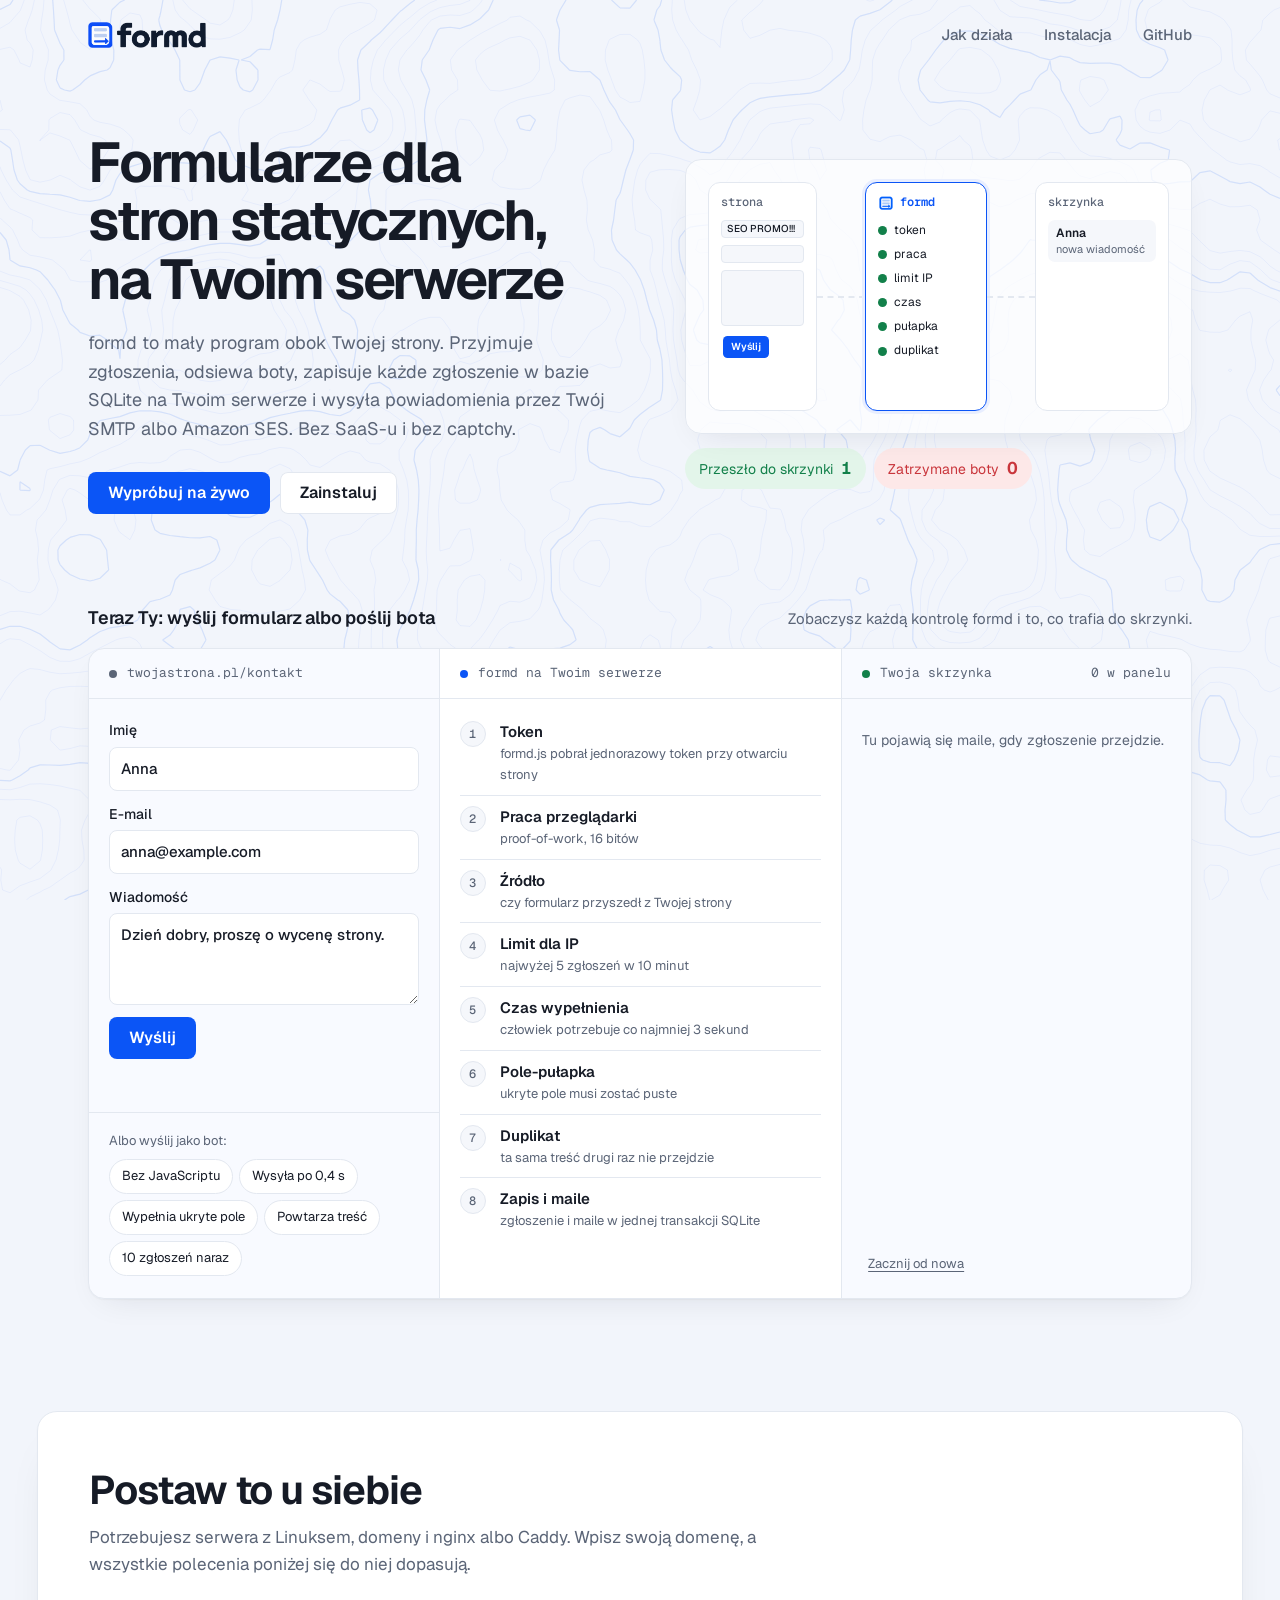
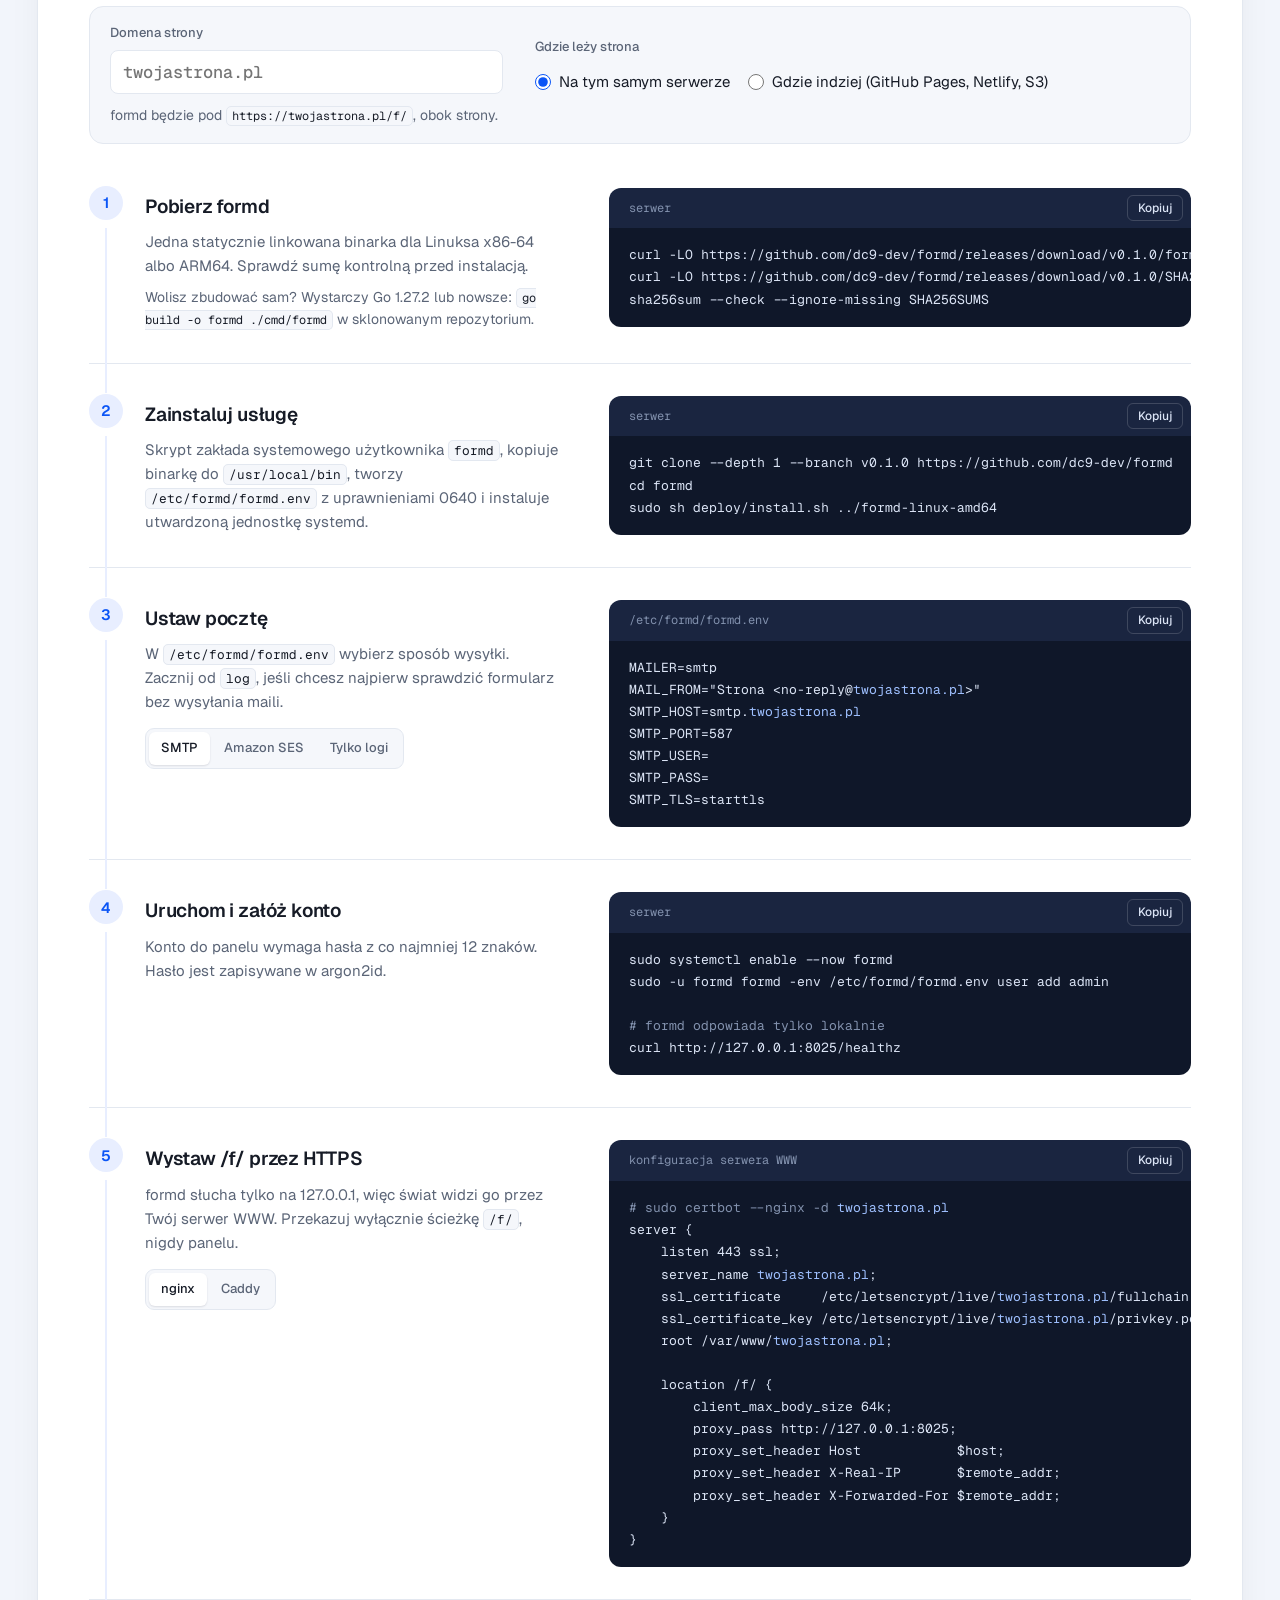
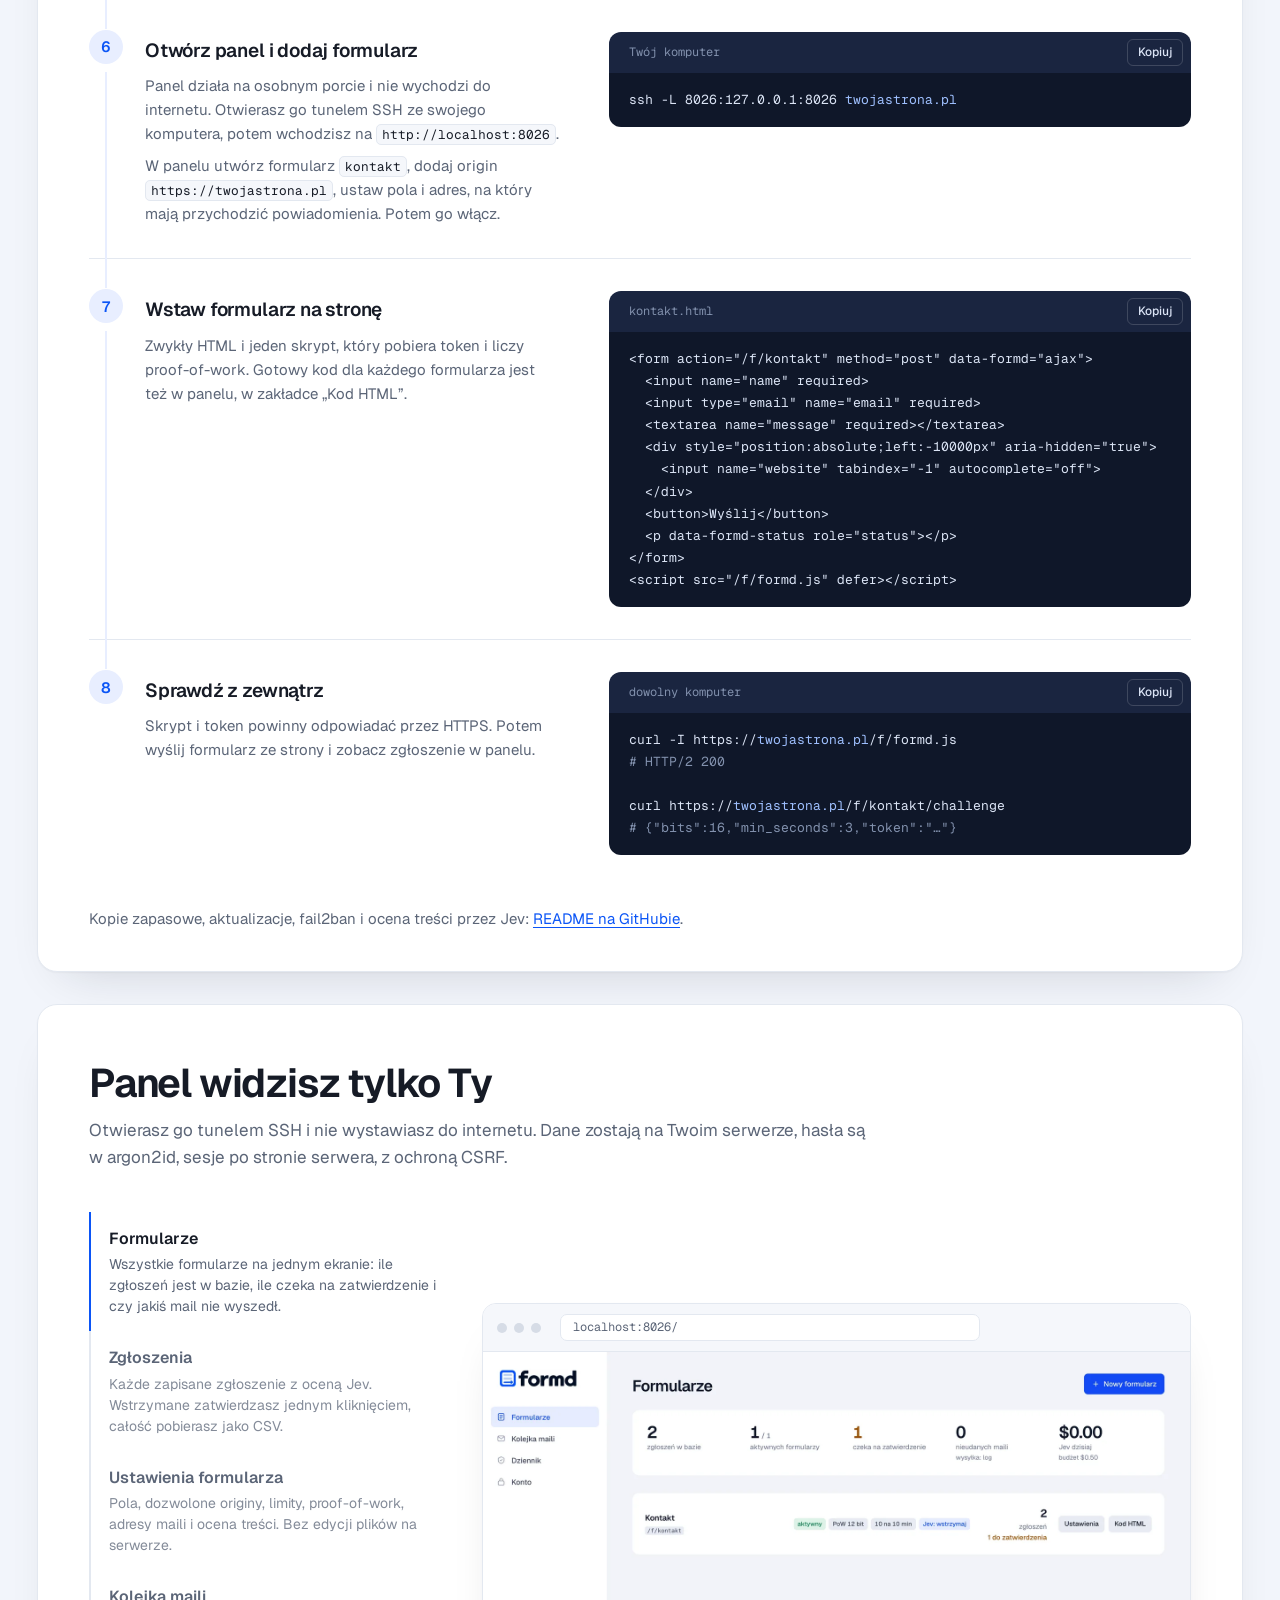
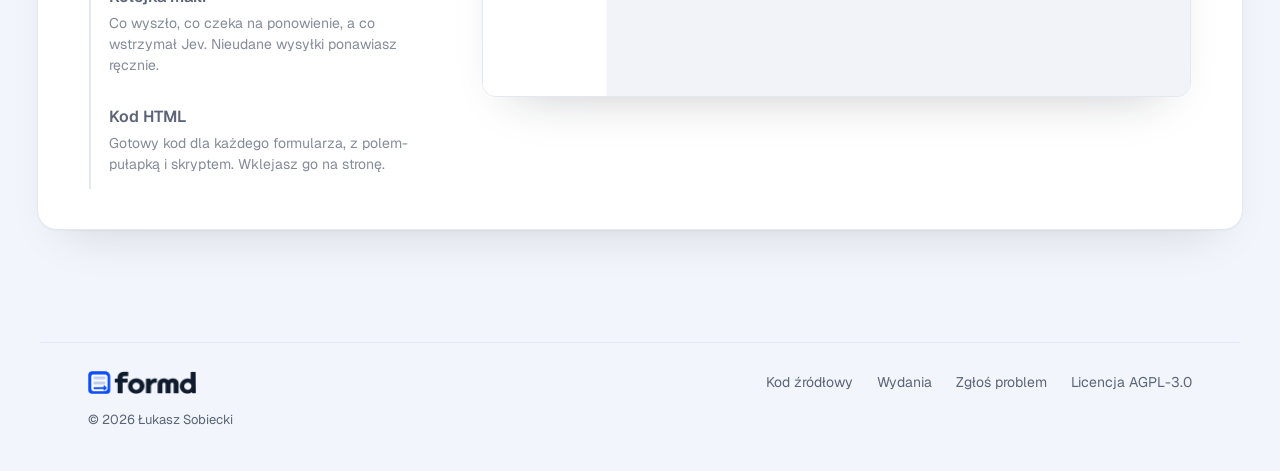
==== docs/index.html @ 4e9e6aa0 "Rebuild the project site around a live demo and add the AGPL-3.0 license The site now shows how form" ====
<!doctype html>
<html lang="pl">
<head>
<meta charset="utf-8">
<meta name="viewport" content="width=device-width,initial-scale=1">
<title>formd · formularze dla stron statycznych, na Twoim serwerze</title>
<meta name="description" content="formd to mały program obok strony statycznej: przyjmuje formularz, odsiewa boty, zapisuje do SQLite i wysyła maile przez SMTP lub SES. Zobacz na żywo, jak działa.">
<link rel="canonical" href="https://formd.top/">
<meta property="og:title" content="formd · formularze bez SaaS-u">
<meta property="og:description" content="Jedna binarka w Go obok strony statycznej. Formularze, SQLite, SMTP lub SES, proof-of-work zamiast captchy.">
<meta property="og:image" content="https://formd.top/assets/formd-github-social-white.png">
<meta property="og:url" content="https://formd.top/">
<meta name="twitter:card" content="summary_large_image">
<meta name="theme-color" content="#ffffff">
<link rel="icon" href="assets/favicon.ico" sizes="any">
<link rel="icon" type="image/png" sizes="32x32" href="assets/formd-icon-32.png">
<link rel="apple-touch-icon" href="assets/formd-icon-180.png">
<link rel="preconnect" href="https://fonts.googleapis.com">
<link rel="preconnect" href="https://fonts.gstatic.com" crossorigin>
<link href="https://fonts.googleapis.com/css2?family=Geist:wght@400..700&family=Geist+Mono:wght@400;500&display=swap" rel="stylesheet">
<link rel="stylesheet" href="site.css">
<script src="site.js" defer></script>
</head>
<body>
<canvas class="bg" aria-hidden="true"></canvas>
<a class="skip" href="#demo">Przejdź do pokazu</a>

<nav class="nav" aria-label="Główna">
  <a class="logo" href="./"><img src="assets/formd-logo-2x.png" alt="formd" width="118" height="26"></a>
  <div class="nav-links">
    <a href="#demo">Jak działa</a>
    <a href="#instalacja">Instalacja</a>
    <a href="https://github.com/dc9-dev/formd">GitHub</a>
  </div>
</nav>

<header class="hero">
  <div class="hero-copy">
    <h1>Formularze dla stron statycznych, <span class="nowrap">na Twoim serwerze</span></h1>
    <p>formd to mały program obok Twojej strony. Przyjmuje zgłoszenia, odsiewa boty, zapisuje każde zgłoszenie w bazie SQLite na Twoim serwerze i wysyła powiadomienia przez Twój SMTP albo Amazon SES. Bez SaaS-u i bez captchy.</p>
    <div class="hero-cta">
      <a class="btn btn-lg" href="#demo">Wypróbuj na żywo</a>
      <a class="btn btn-lg btn-ghost" href="#instalacja">Zainstaluj</a>
    </div>
  </div>

  <figure class="viz" aria-labelledby="viz-cap">
    <div class="viz-stage" aria-hidden="true">
      <div class="node n-site">
        <span class="nh">strona</span>
        <div class="mini"><i><em data-type></em></i><i></i><i class="tall"></i><b data-send>Wyślij</b></div>
      </div>
      <div class="node n-formd">
        <span class="nh"><img src="assets/formd-icon-32.png" alt="" width="16" height="16">formd</span>
        <ul class="ticks"><li data-c="token">token</li><li data-c="praca">praca</li><li data-c="limit">limit IP</li><li data-c="czas">czas</li><li data-c="pulapka">pułapka</li><li data-c="duplikat">duplikat</li></ul>
        <span class="why"></span>
      </div>
      <div class="node n-inbox">
        <span class="nh">skrzynka</span>
        <ul class="rows"></ul>
      </div>
    </div>
    <figcaption id="viz-cap">
      <span class="tally ok">Przeszło do skrzynki <b data-pass>0</b></span>
      <span class="tally bad">Zatrzymane boty <b data-stop>0</b></span>
    </figcaption>
  </figure>
</header>

<main>

<section class="demo" id="demo" aria-labelledby="demo-h">
  <div class="demo-head">
    <h2 id="demo-h">Teraz Ty: wyślij formularz albo poślij bota</h2>
    <p>Zobaczysz każdą kontrolę formd i to, co trafia do skrzynki.</p>
  </div>

  <div class="demo-grid">

    <!-- 1. the visitor's side -->
    <div class="pane site">
      <div class="pane-head"><span class="dot" aria-hidden="true"></span><span>twojastrona.pl/kontakt</span></div>
      <form class="site-form" id="contact" novalidate autocomplete="off">
        <label>Imię<input name="name" value="Anna" maxlength="60" required></label>
        <label>E-mail<input name="email" type="email" value="anna@example.com" maxlength="80" required></label>
        <label>Wiadomość<textarea name="message" rows="3" maxlength="400" required>Dzień dobry, proszę o wycenę strony.</textarea></label>
        <div class="trap" data-trap hidden>
          <label>Ukryte pole „website”<input name="website" tabindex="-1"></label>
          <small>Ludzie go nie widzą. Boty wypełniają wszystko.</small>
        </div>
        <button class="btn" type="submit">Wyślij</button>
        <p class="site-status" data-site-status role="status"></p>
      </form>
      <div class="bots">
        <p>Albo wyślij jako bot:</p>
        <div class="bot-btns">
          <button type="button" data-bot="nojs">Bez JavaScriptu</button>
          <button type="button" data-bot="fast">Wysyła po 0,4 s</button>
          <button type="button" data-bot="trap">Wypełnia ukryte pole</button>
          <button type="button" data-bot="dup">Powtarza treść</button>
          <button type="button" data-bot="flood">10 zgłoszeń naraz</button>
        </div>
      </div>
    </div>

    <!-- 2. what formd checks -->
    <div class="pane flow">
      <div class="pane-head"><span class="dot dot-blue" aria-hidden="true"></span><span>formd na Twoim serwerze</span><span class="pane-meta" data-req></span></div>
      <ol class="steps" aria-live="polite">
        <li data-step="token"><b>Token</b><span>formd.js pobrał jednorazowy token przy otwarciu strony</span></li>
        <li data-step="pow"><b>Praca przeglądarki</b><span>proof-of-work, 16 bitów</span></li>
        <li data-step="origin"><b>Źródło</b><span>czy formularz przyszedł z Twojej strony</span></li>
        <li data-step="rate"><b>Limit dla IP</b><span>najwyżej 5 zgłoszeń w 10 minut</span></li>
        <li data-step="time"><b>Czas wypełnienia</b><span>człowiek potrzebuje co najmniej 3 sekund</span></li>
        <li data-step="trap"><b>Pole-pułapka</b><span>ukryte pole musi zostać puste</span></li>
        <li data-step="dup"><b>Duplikat</b><span>ta sama treść drugi raz nie przejdzie</span></li>
        <li data-step="save"><b>Zapis i maile</b><span>zgłoszenie i maile w jednej transakcji SQLite</span></li>
      </ol>
      <p class="verdict" data-verdict></p>
    </div>

    <!-- 3. what you get -->
    <div class="pane inbox">
      <div class="pane-head"><span class="dot dot-green" aria-hidden="true"></span><span>Twoja skrzynka</span><span class="pane-meta"><span data-count>0</span> w panelu</span></div>
      <ul class="mails" data-mails>
        <li class="empty">Tu pojawią się maile, gdy zgłoszenie przejdzie.</li>
      </ul>
      <p class="blocked" data-blocked hidden>Zatrzymane boty: <b data-blocked-n>0</b>. Żaden nie dotarł do skrzynki.</p>
      <button class="reset" type="button" data-reset>Zacznij od nowa</button>
    </div>

  </div>
</section>

<section class="install" id="instalacja" aria-labelledby="inst-h">
  <div class="inst-head">
    <h2 id="inst-h">Postaw to u siebie</h2>
    <p>Potrzebujesz serwera z Linuksem, domeny i nginx albo Caddy. Wpisz swoją domenę, a wszystkie polecenia poniżej się do niej dopasują.</p>
  </div>

  <form class="setup" id="setup" autocomplete="off" novalidate>
    <label class="setup-domain">Domena strony
      <input name="domain" placeholder="twojastrona.pl" maxlength="80" spellcheck="false" inputmode="url">
    </label>
    <fieldset class="setup-where">
      <legend>Gdzie leży strona</legend>
      <label><input type="radio" name="where" value="same" checked> Na tym samym serwerze</label>
      <label><input type="radio" name="where" value="other"> Gdzie indziej (GitHub Pages, Netlify, S3)</label>
    </fieldset>
    <p class="setup-note" data-variant="same">formd będzie pod <code>https://<span data-d>twojastrona.pl</span>/f/</code>, obok strony.</p>
    <p class="setup-note" data-variant="other" hidden>formd stanie na subdomenie <code>https://<span data-h>forms.twojastrona.pl</span>/f/</code>. Dodaj dla niej rekord DNS A wskazujący na ten serwer.</p>
  </form>

  <ol class="guide">
    <li class="g-step">
      <div class="g-text">
        <h3>Pobierz formd</h3>
        <p>Jedna statycznie linkowana binarka dla Linuksa x86-64 albo ARM64. Sprawdź sumę kontrolną przed instalacją.</p>
        <p class="g-alt">Wolisz zbudować sam? Wystarczy Go 1.27.2 lub nowsze: <code>go build -o formd ./cmd/formd</code> w sklonowanym repozytorium.</p>
      </div>
      <div class="g-code" data-label="serwer"><pre><code>curl -LO https://github.com/dc9-dev/formd/releases/download/v0.1.0/formd-linux-amd64
curl -LO https://github.com/dc9-dev/formd/releases/download/v0.1.0/SHA256SUMS
sha256sum --check --ignore-missing SHA256SUMS</code></pre></div>
    </li>

    <li class="g-step">
      <div class="g-text">
        <h3>Zainstaluj usługę</h3>
        <p>Skrypt zakłada systemowego użytkownika <code>formd</code>, kopiuje binarkę do <code>/usr/local/bin</code>, tworzy <code>/etc/formd/formd.env</code> z uprawnieniami 0640 i instaluje utwardzoną jednostkę systemd.</p>
      </div>
      <div class="g-code" data-label="serwer"><pre><code>git clone --depth 1 --branch v0.1.0 https://github.com/dc9-dev/formd
cd formd
sudo sh deploy/install.sh ../formd-linux-amd64</code></pre></div>
    </li>

    <li class="g-step">
      <div class="g-text">
        <h3>Ustaw pocztę</h3>
        <p>W <code>/etc/formd/formd.env</code> wybierz sposób wysyłki. Zacznij od <code>log</code>, jeśli chcesz najpierw sprawdzić formularz bez wysyłania maili.</p>
        <div class="seg" role="tablist" aria-label="Sposób wysyłki">
          <button type="button" role="tab" aria-selected="true" data-tab="mail" data-show="smtp">SMTP</button>
          <button type="button" role="tab" aria-selected="false" data-tab="mail" data-show="ses">Amazon SES</button>
          <button type="button" role="tab" aria-selected="false" data-tab="mail" data-show="log">Tylko logi</button>
        </div>
      </div>
      <div class="g-code" data-label="/etc/formd/formd.env">
        <pre data-pane="mail" data-name="smtp"><code>MAILER=smtp
MAIL_FROM="Strona &lt;no-reply@<span data-d>twojastrona.pl</span>&gt;"
SMTP_HOST=smtp.<span data-d>twojastrona.pl</span>
SMTP_PORT=587
SMTP_USER=
SMTP_PASS=
SMTP_TLS=starttls</code></pre>
        <pre data-pane="mail" data-name="ses" hidden><code>MAILER=ses
MAIL_FROM="Strona &lt;no-reply@<span data-d>twojastrona.pl</span>&gt;"
AWS_REGION=eu-central-1
<span class="c"># poświadczenia: rola IAM instancji albo
# AWS_ACCESS_KEY_ID i AWS_SECRET_ACCESS_KEY</span></code></pre>
        <pre data-pane="mail" data-name="log" hidden><code>MAILER=log
<span class="c"># maile trafiają tylko do dziennika:
# journalctl -u formd -f</span></code></pre>
      </div>
    </li>

    <li class="g-step">
      <div class="g-text">
        <h3>Uruchom i załóż konto</h3>
        <p>Konto do panelu wymaga hasła z co najmniej 12 znaków. Hasło jest zapisywane w argon2id.</p>
      </div>
      <div class="g-code" data-label="serwer"><pre><code>sudo systemctl enable --now formd
sudo -u formd formd -env /etc/formd/formd.env user add admin

<span class="c"># formd odpowiada tylko lokalnie</span>
curl http://127.0.0.1:8025/healthz</code></pre></div>
    </li>

    <li class="g-step">
      <div class="g-text">
        <h3>Wystaw /f/ przez HTTPS</h3>
        <p>formd słucha tylko na 127.0.0.1, więc świat widzi go przez Twój serwer WWW. Przekazuj wyłącznie ścieżkę <code>/f/</code>, nigdy panelu.</p>
        <div class="seg" role="tablist" aria-label="Serwer WWW">
          <button type="button" role="tab" aria-selected="true" data-tab="proxy" data-show="nginx">nginx</button>
          <button type="button" role="tab" aria-selected="false" data-tab="proxy" data-show="caddy">Caddy</button>
        </div>
        <p class="g-alt" data-pane="proxy" data-name="caddy" hidden>Caddy sam pobierze certyfikat przy pierwszym starcie.</p>
      </div>
      <div class="g-code" data-label="konfiguracja serwera WWW">
        <pre data-pane="proxy" data-name="nginx"><code><span class="c"># sudo certbot --nginx -d <span data-h>twojastrona.pl</span></span>
server {
    listen 443 ssl;
    server_name <span data-h>twojastrona.pl</span>;
    ssl_certificate     /etc/letsencrypt/live/<span data-h>twojastrona.pl</span>/fullchain.pem;
    ssl_certificate_key /etc/letsencrypt/live/<span data-h>twojastrona.pl</span>/privkey.pem;
<span data-variant="same">    root /var/www/<span data-d>twojastrona.pl</span>;
</span>
    location /f/ {
        client_max_body_size 64k;
        proxy_pass http://127.0.0.1:8025;
        proxy_set_header Host            $host;
        proxy_set_header X-Real-IP       $remote_addr;
        proxy_set_header X-Forwarded-For $remote_addr;
    }
<span data-variant="other" hidden>
    location / { return 404; }
</span>}</code></pre>
        <pre data-pane="proxy" data-name="caddy" hidden><code><span data-h>twojastrona.pl</span> {
<span data-variant="same">    root * /var/www/<span data-d>twojastrona.pl</span>
</span>    handle /f/* {
        request_body {
            max_size 64KB
        }
        reverse_proxy 127.0.0.1:8025 {
            header_up X-Real-IP {remote_host}
        }
    }
    handle {
<span data-variant="same">        file_server
</span><span data-variant="other" hidden>        respond 404
</span>    }
}</code></pre>
      </div>
    </li>

    <li class="g-step">
      <div class="g-text">
        <h3>Otwórz panel i dodaj formularz</h3>
        <p>Panel działa na osobnym porcie i nie wychodzi do internetu. Otwierasz go tunelem SSH ze swojego komputera, potem wchodzisz na <code>http://localhost:8026</code>.</p>
        <p>W panelu utwórz formularz <code>kontakt</code>, dodaj origin <code>https://<span data-d>twojastrona.pl</span></code>, ustaw pola i adres, na który mają przychodzić powiadomienia. Potem go włącz.</p>
      </div>
      <div class="g-code" data-label="Twój komputer"><pre><code>ssh -L 8026:127.0.0.1:8026 <span data-h>twojastrona.pl</span></code></pre></div>
    </li>

    <li class="g-step">
      <div class="g-text">
        <h3>Wstaw formularz na stronę</h3>
        <p>Zwykły HTML i jeden skrypt, który pobiera token i liczy proof-of-work. Gotowy kod dla każdego formularza jest też w panelu, w zakładce „Kod HTML”.</p>
        <p class="g-alt" data-variant="other" hidden>Jeśli strona ma nagłówek CSP, dopisz <code><span data-h>forms.twojastrona.pl</span></code> do <code>script-src</code>, <code>connect-src</code> i <code>form-action</code>.</p>
      </div>
      <div class="g-code" data-label="kontakt.html"><pre><code>&lt;form action="<span data-base></span>/f/kontakt" method="post" data-formd="ajax"&gt;
  &lt;input name="name" required&gt;
  &lt;input type="email" name="email" required&gt;
  &lt;textarea name="message" required&gt;&lt;/textarea&gt;
  &lt;div style="position:absolute;left:-10000px" aria-hidden="true"&gt;
    &lt;input name="website" tabindex="-1" autocomplete="off"&gt;
  &lt;/div&gt;
  &lt;button&gt;Wyślij&lt;/button&gt;
  &lt;p data-formd-status role="status"&gt;&lt;/p&gt;
&lt;/form&gt;
&lt;script src="<span data-base></span>/f/formd.js" defer&gt;&lt;/script&gt;</code></pre></div>
    </li>

    <li class="g-step">
      <div class="g-text">
        <h3>Sprawdź z zewnątrz</h3>
        <p>Skrypt i token powinny odpowiadać przez HTTPS. Potem wyślij formularz ze strony i zobacz zgłoszenie w panelu.</p>
      </div>
      <div class="g-code" data-label="dowolny komputer"><pre><code>curl -I https://<span data-h>twojastrona.pl</span>/f/formd.js
<span class="c"># HTTP/2 200</span>

curl https://<span data-h>twojastrona.pl</span>/f/kontakt/challenge
<span class="c"># {"bits":16,"min_seconds":3,"token":"…"}</span></code></pre></div>
    </li>
  </ol>

  <p class="more">Kopie zapasowe, aktualizacje, fail2ban i ocena treści przez Jev: <a href="https://github.com/dc9-dev/formd#wdrożenie-na-serwerze">README na GitHubie</a>.</p>
</section>

<section class="panel card" id="panel" aria-labelledby="panel-h">
  <div class="panel-head">
    <h2 id="panel-h">Panel widzisz tylko&nbsp;Ty</h2>
    <p>Otwierasz go tunelem SSH i nie wystawiasz do internetu. Dane zostają na Twoim serwerze, hasła są w argon2id, sesje po stronie serwera, z ochroną CSRF.</p>
  </div>

  <div class="shots">
    <div class="shot-list" role="tablist" aria-label="Ekrany panelu" aria-orientation="vertical">
      <button type="button" role="tab" id="st-0" aria-controls="sp-0" aria-selected="true">
        <b>Formularze</b><span>Wszystkie formularze na jednym ekranie: ile zgłoszeń jest w bazie, ile czeka na zatwierdzenie i czy jakiś mail nie wyszedł.</span>
      </button>
      <button type="button" role="tab" id="st-1" aria-controls="sp-1" aria-selected="false" tabindex="-1">
        <b>Zgłoszenia</b><span>Każde zapisane zgłoszenie z oceną Jev. Wstrzymane zatwierdzasz jednym kliknięciem, całość pobierasz jako CSV.</span>
      </button>
      <button type="button" role="tab" id="st-2" aria-controls="sp-2" aria-selected="false" tabindex="-1">
        <b>Ustawienia formularza</b><span>Pola, dozwolone originy, limity, proof-of-work, adresy maili i ocena treści. Bez edycji plików na serwerze.</span>
      </button>
      <button type="button" role="tab" id="st-3" aria-controls="sp-3" aria-selected="false" tabindex="-1">
        <b>Kolejka maili</b><span>Co wyszło, co czeka na ponowienie, a co wstrzymał Jev. Nieudane wysyłki ponawiasz ręcznie.</span>
      </button>
      <button type="button" role="tab" id="st-4" aria-controls="sp-4" aria-selected="false" tabindex="-1">
        <b>Kod HTML</b><span>Gotowy kod dla każdego formularza, z polem-pułapką i skryptem. Wklejasz go na stronę.</span>
      </button>
    </div>
    <div class="browser">
      <div class="browser-bar" aria-hidden="true"><i></i><i></i><i></i><span class="url" data-url>localhost:8026/</span></div>
      <div class="shot-stage">
        <div role="tabpanel" id="sp-0" aria-labelledby="st-0" data-url="localhost:8026/">
          <img src="assets/panel-forms.webp" alt="Lista formularzy z licznikami: zgłoszenia w bazie, aktywne formularze, czekające na zatwierdzenie, nieudane maile i dzienny koszt Jev" width="1600" height="778" loading="lazy">
        </div>
        <div role="tabpanel" id="sp-1" aria-labelledby="st-1" data-url="localhost:8026/forms/kontakt/submissions" hidden>
          <img src="assets/panel-submissions.webp" alt="Zgłoszenia formularza Kontakt: wstrzymane zgłoszenie z oceną Jev spam 93% i przyciskiem Zatwierdź i wyślij oraz zwykłe zgłoszenie od Anny" width="1600" height="778" loading="lazy">
        </div>
        <div role="tabpanel" id="sp-2" aria-labelledby="st-2" data-url="localhost:8026/forms/kontakt" hidden>
          <img src="assets/panel-settings.webp" alt="Ustawienia formularza Kontakt: nazwa, dozwolone originy, przekierowania i lista pól z typem, wymaganiem i limitem znaków" width="1600" height="778" loading="lazy">
        </div>
        <div role="tabpanel" id="sp-3" aria-labelledby="st-3" data-url="localhost:8026/outbox" hidden>
          <img src="assets/panel-outbox.webp" alt="Kolejka maili z filtrami Oczekujące, Wysłane, Nieudane, Wstrzymane i dwoma mailami: jednym wstrzymanym, jednym wysłanym" width="1600" height="778" loading="lazy">
        </div>
        <div role="tabpanel" id="sp-4" aria-labelledby="st-4" data-url="localhost:8026/forms/kontakt/snippet" hidden>
          <img src="assets/panel-snippet.webp" alt="Gotowy kod HTML formularza Kontakt z polem-pułapką i skryptem formd.js" width="1600" height="778" loading="lazy">
        </div>
      </div>
    </div>
  </div>
</section>


</main>

<footer class="foot">
  <img src="assets/formd-logo-2x.png" alt="formd" width="108" height="24" loading="lazy">
  <nav aria-label="Linki">
    <a href="https://github.com/dc9-dev/formd">Kod źródłowy</a>
    <a href="https://github.com/dc9-dev/formd/releases">Wydania</a>
    <a href="https://github.com/dc9-dev/formd/issues">Zgłoś problem</a>
    <a href="https://github.com/dc9-dev/formd/blob/main/LICENSE">Licencja AGPL-3.0</a>
  </nav>
  <p class="foot-copy">© 2026 Łukasz Sobiecki</p>
</footer>

</body>
</html>
---- docs/site.css ----
/* formd.top — a light page built around one live demo of what formd does
   with a form submission. Geist, the panel's own typeface; the logo blue;
   status colours only where a status is shown. */

:root {
  --page: #f2f5fb;
  --bg: #ffffff;
  --surface: #f5f7fb;
  --line: #e3e8f0;
  --ink: #161b26;
  --muted: #5b6577;
  --blue: #0b55f6;
  --blue-soft: #e8eeff;
  --green: #12804a;
  --green-soft: #e3f5ea;
  --amber: #a86400;
  --amber-soft: #fdf1dc;
  --red: #c9363c;
  --red-soft: #fde8e8;

  --sans: "Geist", system-ui, -apple-system, "Segoe UI", sans-serif;
  --mono: "Geist Mono", ui-monospace, "SF Mono", Menlo, monospace;

  --gutter: clamp(16px, 4vw, 48px);
  --max: 1200px;
  --r: 12px;
}

*, *::before, *::after { box-sizing: border-box; }
html { -webkit-text-size-adjust: 100%; scroll-behavior: smooth; }
@media (prefers-reduced-motion: reduce) { html { scroll-behavior: auto; } }
body { margin: 0; background: var(--page); color: var(--ink); font: 400 1rem/1.6 var(--sans); -webkit-font-smoothing: antialiased; }
img { display: block; max-width: 100%; height: auto; }
h1, h2, h3, p, ol, ul, pre { margin: 0; }
ol, ul { padding: 0; list-style: none; }
a { color: var(--blue); text-underline-offset: 3px; }
code, pre { font-family: var(--mono); }
button, input, textarea { font: inherit; color: inherit; }
:focus-visible { outline: 2px solid var(--blue); outline-offset: 2px; }
[hidden] { display: none !important; }
.sr { position: absolute; width: 1px; height: 1px; overflow: hidden; clip: rect(0 0 0 0); white-space: nowrap; }
.bg { position: fixed; inset: 0; z-index: -1; width: 100%; height: 100%; pointer-events: none; }
.skip { position: absolute; left: 16px; top: -60px; background: var(--ink); color: #fff; padding: 8px 12px; border-radius: 6px; text-decoration: none; z-index: 10; }
.skip:focus { top: 12px; }

/* ---------- nav + hero ---------- */
.nav { max-width: var(--max); margin: 0 auto; padding: 22px var(--gutter); display: flex; align-items: center; justify-content: space-between; gap: 20px; }
.nav-links { display: flex; gap: clamp(14px, 3vw, 32px); font-size: 0.9375rem; font-weight: 500; }
.nav-links a { color: var(--muted); text-decoration: none; }
.nav-links a:hover { color: var(--ink); }
@media (max-width: 520px) { .nav-links a:not(:last-child) { display: none; } }

.hero {
  max-width: var(--max); margin: 0 auto;
  padding: clamp(28px, 5vw, 72px) var(--gutter) clamp(56px, 7vw, 96px);
  display: grid; grid-template-columns: minmax(0, 1.05fr) minmax(0, 1fr);
  gap: 40px clamp(32px, 5vw, 64px); align-items: center;
}
.nowrap { white-space: nowrap; }
.hero h1 { font-size: clamp(2.25rem, 1.2rem + 2.9vw, 3.5rem); font-weight: 650; line-height: 1.04; letter-spacing: -0.04em; text-wrap: balance; }
.hero-copy > p { margin-top: 20px; color: var(--muted); font-size: 1.125rem; max-width: 32em; }
.hero-cta { margin-top: 28px; display: flex; flex-wrap: wrap; gap: 10px; }
.btn-lg { min-height: 48px; padding: 0 22px; text-decoration: none; }
.btn.btn-ghost { background: var(--bg); color: var(--ink); box-shadow: inset 0 0 0 1px var(--line); }
.btn.btn-ghost:hover { background: var(--surface); }
@media (max-width: 960px) { .hero { grid-template-columns: minmax(0, 1fr); } }

/* hero diagram: submissions travel site -> formd -> inbox */
.viz { margin: 0; }
.viz-stage {
  --g: clamp(28px, 4vw, 48px);
  position: relative;
  display: grid; grid-template-columns: minmax(0, 0.9fr) minmax(0, 1fr) minmax(0, 1.1fr); gap: var(--g);
  padding: 22px; border: 1px solid var(--line); border-radius: 16px; background: rgba(255, 255, 255, .7);
  box-shadow: 0 12px 32px -16px rgba(22, 27, 38, .12);
}
.node { position: relative; z-index: 1; background: var(--bg); border: 1px solid var(--line); border-radius: 12px; padding: 12px; min-width: 0; }
.nh { display: flex; align-items: center; gap: 6px; font: 500 0.75rem/1.3 var(--mono); color: var(--muted); margin-bottom: 10px; white-space: nowrap; overflow: hidden; text-overflow: ellipsis; }
.n-site::after, .n-formd::after {
  content: ""; position: absolute; top: 50%; left: 100%; width: var(--g); margin-left: 1px;
  border-top: 2px dashed var(--line);
}
.n-formd { border-color: var(--blue); box-shadow: 0 0 0 3px var(--blue-soft); }
.n-formd .nh { color: var(--blue); font-weight: 600; }
.mini { display: grid; gap: 7px; }
.mini i { display: block; height: 18px; border-radius: 4px; background: var(--surface); border: 1px solid var(--line); overflow: hidden; padding: 0 5px; font: 500 0.625rem/16px var(--sans); color: var(--ink); white-space: nowrap; }
.mini em { font-style: normal; }
.mini i.tall { height: 56px; }
.mini b { justify-self: start; margin-top: 2px; font-size: 0.6875rem; font-weight: 600; color: #fff; background: var(--blue); border-radius: 5px; padding: 3px 9px; transition: transform .12s; }
.mini b.press { transform: scale(.92); }
.ticks { display: grid; gap: 5px; }
.ticks li { display: flex; align-items: center; gap: 7px; font-size: 0.75rem; color: var(--muted); transition: color .15s; }
.ticks li::before { content: ""; width: 9px; height: 9px; border-radius: 50%; background: var(--line); flex: none; transition: background-color .15s; }
.ticks li.ok { color: var(--ink); }
.ticks li.ok::before { background: var(--green); }
.ticks li.bad { color: var(--red); font-weight: 600; }
.ticks li.bad::before { background: var(--red); }
.why { display: block; margin-top: 9px; min-height: 2.6em; font-size: 0.6875rem; line-height: 1.3; color: var(--red); font-weight: 500; }
.rows { display: grid; gap: 6px; }
.rows li { background: var(--surface); border-radius: 7px; padding: 6px 8px; font-size: 0.6875rem; line-height: 1.3; animation: drop .3s ease-out; }
.rows li b { display: block; font-weight: 600; font-size: 0.75rem; }
.rows li span { color: var(--muted); }
.pkt {
  position: absolute; z-index: 2; left: 0; top: 0;
  padding: 5px 12px; border-radius: 99px; font-size: 0.8125rem; font-weight: 600; white-space: nowrap;
  background: var(--blue); color: #fff; box-shadow: 0 4px 10px rgba(11, 85, 246, .25);
  pointer-events: none;
}
.pkt.bot { background: var(--ink); box-shadow: 0 4px 10px rgba(22, 27, 38, .2); }
.pkt.dead { background: var(--red); }
.viz figcaption { margin-top: 14px; display: flex; flex-wrap: wrap; gap: 8px; }
.tally { display: inline-flex; align-items: baseline; gap: 8px; padding: 7px 14px; border-radius: 99px; font-size: 0.875rem; }
.tally b { font-size: 1.0625rem; font-weight: 650; font-variant-numeric: tabular-nums; }
.tally.ok { background: var(--green-soft); color: var(--green); }
.tally.bad { background: var(--red-soft); color: var(--red); }
@media (max-width: 560px) {
  .viz-stage { --g: 14px; padding: 12px; }
  .node { padding: 9px; }
  .pkt { font-size: 0.6875rem; padding: 3px 9px; }
  .ticks li { font-size: 0.6875rem; }
}

/* ---------- demo ---------- */
.demo { max-width: var(--max); margin: 0 auto; padding: 0 var(--gutter); }
.demo-head { margin-bottom: 16px; display: flex; flex-wrap: wrap; align-items: baseline; justify-content: space-between; gap: 4px 24px; }
.demo-head h2 { font-size: 1.125rem; font-weight: 600; letter-spacing: -0.01em; }
.demo-head p { color: var(--muted); font-size: 0.9375rem; }
.demo-grid {
  display: grid; grid-template-columns: minmax(0, 1fr) minmax(0, 1.15fr) minmax(0, 1fr);
  border: 1px solid var(--line); border-radius: 16px; overflow: hidden; background: #f8faff;
  box-shadow: 0 1px 2px rgba(22, 27, 38, .04), 0 12px 32px -16px rgba(22, 27, 38, .12);
}
.pane { padding: 0 0 22px; min-width: 0; display: flex; flex-direction: column; }
.pane + .pane { border-left: 1px solid var(--line); }
.pane.flow { background: var(--bg); }
.pane-head { display: flex; align-items: center; gap: 10px; padding: 14px 20px; border-bottom: 1px solid var(--line); font-size: 0.8125rem; color: var(--muted); font-family: var(--mono); }
.pane-meta { margin-left: auto; white-space: nowrap; }
.dot { width: 8px; height: 8px; border-radius: 50%; background: var(--muted); flex: none; }
.dot-blue { background: var(--blue); }
.dot-green { background: var(--green); }
@media (max-width: 980px) {
  .demo-grid { grid-template-columns: minmax(0, 1fr); }
  .pane + .pane { border-left: 0; border-top: 1px solid var(--line); }
}

/* visitor form */
.site-form { padding: 20px 20px 0; display: grid; gap: 12px; }
.site-form label { display: grid; gap: 5px; font-size: 0.875rem; font-weight: 500; }
.site-form input, .site-form textarea {
  width: 100%; padding: 9px 11px; border: 1px solid var(--line); border-radius: 8px; background: var(--bg); resize: vertical; font-size: 0.9375rem;
}
.site-form input:focus, .site-form textarea:focus { outline: none; border-color: var(--blue); box-shadow: 0 0 0 3px var(--blue-soft); }
.trap { border: 1px dashed var(--amber); background: var(--amber-soft); border-radius: 8px; padding: 10px 12px; }
.trap small { display: block; margin-top: 4px; color: var(--amber); font-size: 0.8125rem; }
.btn {
  justify-self: start; display: inline-flex; align-items: center; gap: 8px;
  min-height: 42px; padding: 0 20px; border: 0; border-radius: 8px;
  background: var(--blue); color: #fff; font-weight: 600; cursor: pointer;
}
.btn:hover { background: #0843c9; }
.btn:disabled { opacity: .6; cursor: progress; }
.site-status { min-height: 1.6em; font-size: 0.875rem; }
.site-status.ok { color: var(--green); }
.site-status.bad { color: var(--red); }
.bots { margin-top: auto; padding: 18px 20px 0; border-top: 1px solid var(--line); margin-top: 18px; }
.bots p { font-size: 0.8125rem; color: var(--muted); }
.bot-btns { margin-top: 8px; display: flex; flex-wrap: wrap; gap: 6px; }
.bot-btns button {
  border: 1px solid var(--line); background: var(--bg); border-radius: 99px; padding: 6px 12px;
  font-size: 0.8125rem; cursor: pointer;
}
.bot-btns button:hover { border-color: var(--ink); }
.bot-btns button:disabled { opacity: .5; cursor: progress; }

/* checks */
.steps { padding: 12px 20px 0; counter-reset: s; }
.steps li {
  position: relative; counter-increment: s;
  display: grid; grid-template-columns: 28px minmax(0, 1fr); column-gap: 12px;
  padding: 9px 0; border-bottom: 1px solid var(--line);
  transition: opacity .2s;
}
.steps li:last-child { border-bottom: 0; }
.steps li::before {
  content: counter(s); grid-row: span 2; align-self: start;
  width: 26px; height: 26px; border-radius: 50%; margin-top: 1px;
  display: grid; place-items: center;
  font: 500 0.75rem/1 var(--mono); color: var(--muted); background: var(--surface); border: 1px solid var(--line);
  transition: background-color .2s, color .2s, border-color .2s;
}
.steps b { font-weight: 600; font-size: 0.9375rem; }
.steps span { font-size: 0.8125rem; color: var(--muted); }
.steps li.run::before { content: ""; border: 2px solid var(--blue-soft); border-top-color: var(--blue); background: var(--bg); animation: spin .7s linear infinite; }
.steps li.ok::before { content: "✓"; background: var(--green); border-color: var(--green); color: #fff; font-family: var(--sans); font-size: 0.8125rem; }
.steps li.ok span { color: var(--green); }
.steps li.bad::before { content: "✕"; background: var(--red); border-color: var(--red); color: #fff; font-family: var(--sans); }
.steps li.bad span { color: var(--red); font-weight: 500; }
.steps li.fake::before { content: "!"; background: var(--amber); border-color: var(--amber); color: #fff; font-family: var(--sans); font-weight: 700; }
.steps li.fake span { color: var(--amber); font-weight: 500; }
.steps li.skipped { opacity: .35; }
@keyframes spin { to { transform: rotate(360deg); } }
.verdict { margin: 14px 20px 0; padding: 12px 14px; border-radius: 10px; font-size: 0.875rem; }
.verdict:empty { display: none; }
.verdict.ok { background: var(--green-soft); color: var(--green); }
.verdict.bad { background: var(--red-soft); color: var(--red); }
.verdict.fake { background: var(--amber-soft); color: var(--amber); }
.verdict b { font-weight: 600; }

/* inbox */
.mails { padding: 12px 20px 0; display: grid; gap: 10px; align-content: start; }
.mails .empty { color: var(--muted); font-size: 0.875rem; padding: 18px 0; }
.mail { background: var(--bg); border: 1px solid var(--line); border-radius: 10px; padding: 12px 14px; animation: drop .35s ease-out; }
.mail .to { font: 400 0.75rem/1.4 var(--mono); color: var(--muted); }
.mail .subj { font-weight: 600; font-size: 0.9375rem; margin-top: 2px; }
.mail .body { font-size: 0.8125rem; color: var(--muted); margin-top: 2px; overflow-wrap: anywhere; }
@keyframes drop { from { opacity: 0; transform: translateY(-6px); } }
.blocked { margin: 12px 20px 0; font-size: 0.8125rem; color: var(--muted); }
.blocked b { color: var(--ink); }
.reset { margin: auto 20px 0; padding-top: 18px; align-self: start; background: none; border: 0; color: var(--muted); font-size: 0.8125rem; text-decoration: underline; text-underline-offset: 3px; cursor: pointer; }
.reset:hover { color: var(--ink); }

/* ---------- install guide ---------- */
.install, .panel { max-width: var(--max); margin: 0 auto; padding: clamp(64px, 9vw, 112px) var(--gutter) 0; }
.install h2, .panel h2 { font-size: clamp(1.75rem, 1.2rem + 2vw, 2.5rem); font-weight: 650; letter-spacing: -0.03em; line-height: 1.1; }
.install, .panel.card {
  max-width: calc(var(--max) - 2 * var(--gutter) + 2 * clamp(20px, 4vw, 56px));
  margin-top: clamp(64px, 9vw, 112px);
  padding: clamp(28px, 5vw, 56px) clamp(20px, 4vw, 56px) clamp(24px, 4vw, 40px);
  background: var(--bg); border: 1px solid var(--line); border-radius: 20px;
  box-shadow: 0 1px 2px rgba(22, 27, 38, .04), 0 24px 48px -28px rgba(22, 27, 38, .18);
}
@media (max-width: 1240px) { .install, .panel.card { margin-left: var(--gutter); margin-right: var(--gutter); } }
.install .setup { background: var(--surface); }
.panel.card { margin-top: clamp(20px, 3vw, 32px); }
.inst-head p { margin-top: 12px; max-width: 40em; color: var(--muted); font-size: 1.0625rem; }

.setup {
  margin-top: 28px; padding: 16px 20px;
  display: grid; grid-template-columns: minmax(0, 1fr) auto; gap: 10px 32px; align-items: end;
  background: var(--bg);
  border: 1px solid var(--line); border-radius: 14px;
}
.setup-domain { display: grid; gap: 6px; font-size: 0.8125rem; font-weight: 500; color: var(--muted); }
.setup-domain input {
  font: 500 1.0625rem/1.3 var(--mono); color: var(--ink);
  padding: 10px 12px; border: 1px solid var(--line); border-radius: 8px; background: var(--bg); width: 100%;
}
.setup-domain input:focus { outline: none; border-color: var(--blue); box-shadow: 0 0 0 3px var(--blue-soft); }
.setup-where { border: 0; margin: 0; padding: 0; display: flex; flex-wrap: wrap; gap: 6px 18px; min-width: 0; }
.setup-where legend { float: left; width: 100%; padding: 0; margin-bottom: 6px; font-size: 0.8125rem; font-weight: 500; color: var(--muted); }
.setup-where label { display: inline-flex; align-items: center; gap: 8px; font-size: 0.9375rem; cursor: pointer; }
.setup-where input { accent-color: var(--blue); width: 16px; height: 16px; margin: 0; }
.setup-note { grid-column: 1 / -1; font-size: 0.875rem; color: var(--muted); }
.setup-note code { color: var(--ink); font-size: 0.8125rem; }
@media (max-width: 760px) { .setup { grid-template-columns: minmax(0, 1fr); } }

.guide { margin-top: 12px; counter-reset: g; }
.g-step {
  counter-increment: g; position: relative;
  display: grid; grid-template-columns: minmax(0, 5fr) minmax(0, 7fr); gap: 20px clamp(24px, 4vw, 48px);
  padding: 32px 0 32px 56px; border-bottom: 1px solid var(--line);
}
.g-step:last-child { border-bottom: 0; }
.g-step::before {
  content: counter(g); position: absolute; left: 0; top: 30px;
  width: 34px; height: 34px; border-radius: 50%;
  display: grid; place-items: center;
  font: 600 0.9375rem/1 var(--sans); color: var(--blue); background: var(--blue-soft);
}
.g-step::after { content: ""; position: absolute; left: 16px; top: 72px; bottom: -30px; width: 2px; background: var(--blue-soft); }
.g-step:last-child::after { display: none; }
.g-text h3 { font-size: 1.1875rem; font-weight: 600; letter-spacing: -0.01em; margin-top: 4px; }
.g-text p { margin-top: 8px; color: var(--muted); font-size: 0.9375rem; }
.g-text code, .setup-note code { font-size: 0.85em; background: var(--surface); border: 1px solid var(--line); border-radius: 5px; padding: 1px 5px; color: var(--ink); overflow-wrap: anywhere; }
.g-alt { font-size: 0.875rem !important; }
.g-code { position: relative; min-width: 0; }
.g-code pre {
  background: #0f1729; color: #dbe4f5;
  border-radius: 0 0 var(--r) var(--r); padding: 16px 20px;
  overflow-x: auto; font-size: 0.8125rem; line-height: 1.7;
}
.g-code .c { color: #8291ad; }
.g-code [data-d], .g-code [data-h], .g-code [data-base] { color: #9fc0ff; }
.g-bar {
  display: flex; align-items: center; justify-content: space-between; gap: 12px;
  background: #1a2540; color: #8291ad; border-radius: var(--r) var(--r) 0 0;
  padding: 7px 8px 7px 20px; font: 400 0.75rem/1.4 var(--mono);
}
.copy {
  border: 1px solid rgba(255, 255, 255, .16); background: transparent; color: #dbe4f5;
  border-radius: 6px; padding: 4px 10px; font: 500 0.75rem/1.4 var(--sans); cursor: pointer;
}
.copy:hover { background: rgba(255, 255, 255, .1); }
.seg { margin-top: 14px; display: inline-flex; padding: 3px; gap: 2px; background: var(--surface); border: 1px solid var(--line); border-radius: 9px; }
.seg button { border: 0; background: transparent; padding: 6px 12px; border-radius: 6px; font-size: 0.8125rem; font-weight: 500; color: var(--muted); cursor: pointer; }
.seg button[aria-selected=true] { background: var(--bg); color: var(--ink); box-shadow: 0 1px 2px rgba(22, 27, 38, .12); }
.more { margin-top: 20px; color: var(--muted); font-size: 0.9375rem; }
@media (max-width: 900px) {
  .g-step { grid-template-columns: minmax(0, 1fr); padding-left: 48px; }
}

/* ---------- panel: list on the left, screenshot on the right ---------- */
.panel-head p { margin-top: 12px; max-width: 46em; color: var(--muted); font-size: 1.0625rem; }

.shots { margin-top: clamp(28px, 4vw, 40px); display: grid; grid-template-columns: minmax(0, 4fr) minmax(0, 8fr); gap: clamp(20px, 3vw, 40px); align-items: center; }
.shot-list { display: grid; }
.shot-list button {
  display: grid; gap: 3px; text-align: left; cursor: pointer;
  background: none; border: 0; border-left: 2px solid var(--line);
  padding: 14px 0 14px 18px;
  transition: border-color .15s;
}
.shot-list b { font-size: 1rem; font-weight: 600; color: var(--muted); transition: color .15s; }
.shot-list span { font-size: 0.875rem; color: var(--muted); line-height: 1.5; }
.shot-list button:hover b { color: var(--ink); }
.shot-list button[aria-selected=true] { border-left-color: var(--blue); }
.shot-list button[aria-selected=true] b { color: var(--ink); }
.shot-list button[aria-selected=false] span { opacity: .75; }
.shot-list button:focus-visible { outline-offset: -2px; }

.browser { border: 1px solid var(--line); border-radius: 14px; overflow: hidden; background: var(--bg); box-shadow: 0 24px 48px -30px rgba(22, 27, 38, .28); }
.browser-bar { display: flex; align-items: center; gap: 7px; padding: 10px 14px; background: var(--surface); border-bottom: 1px solid var(--line); }
.browser-bar i { width: 10px; height: 10px; border-radius: 50%; background: #d6dce6; flex: none; }
.url { margin-left: 12px; flex: 1; min-width: 0; max-width: 420px; background: var(--bg); border: 1px solid var(--line); border-radius: 7px; padding: 4px 12px; font: 400 0.75rem/1.4 var(--mono); color: var(--muted); white-space: nowrap; overflow: hidden; text-overflow: ellipsis; }
.shot-stage img { width: 100%; animation: shotin .25s ease-out; }
@keyframes shotin { from { opacity: .3; } }
@media (max-width: 900px) {
  .shots { grid-template-columns: minmax(0, 1fr); }
  .browser { order: -1; }
}

/* ---------- footer ---------- */
.foot {
  max-width: var(--max); margin: clamp(64px, 9vw, 112px) auto 0; padding: 28px var(--gutter) 40px;
  border-top: 1px solid var(--line);
  display: flex; flex-wrap: wrap; align-items: center; justify-content: space-between; gap: 16px;
}
.foot-copy { width: 100%; font-size: 0.8125rem; color: var(--muted); }
.foot nav { display: flex; flex-wrap: wrap; gap: 8px 24px; font-size: 0.875rem; }
.foot nav a { color: var(--muted); text-decoration: none; }
.foot nav a:hover { color: var(--ink); }

@media (prefers-reduced-motion: reduce) {
  .steps li.run::before { animation: none; }
  .mail { animation: none; }
  .shot-stage img { animation: none; }
}
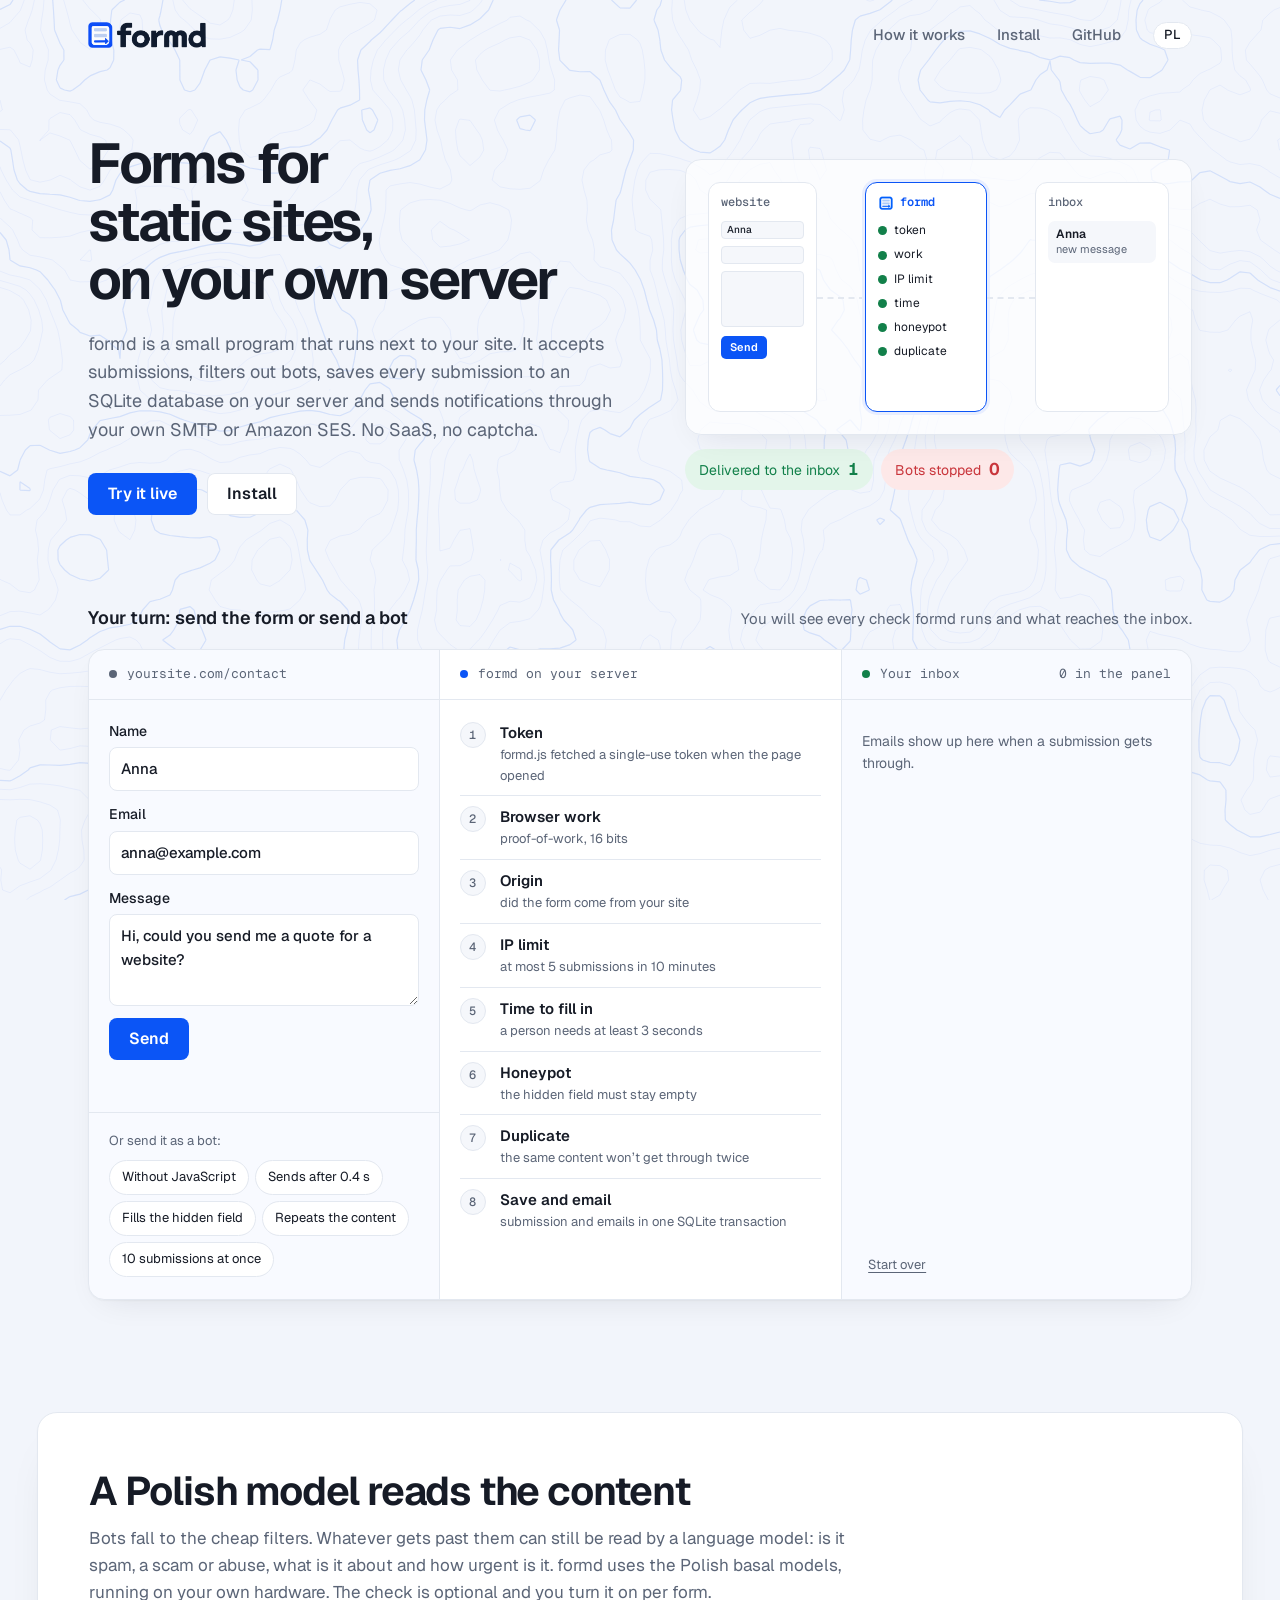
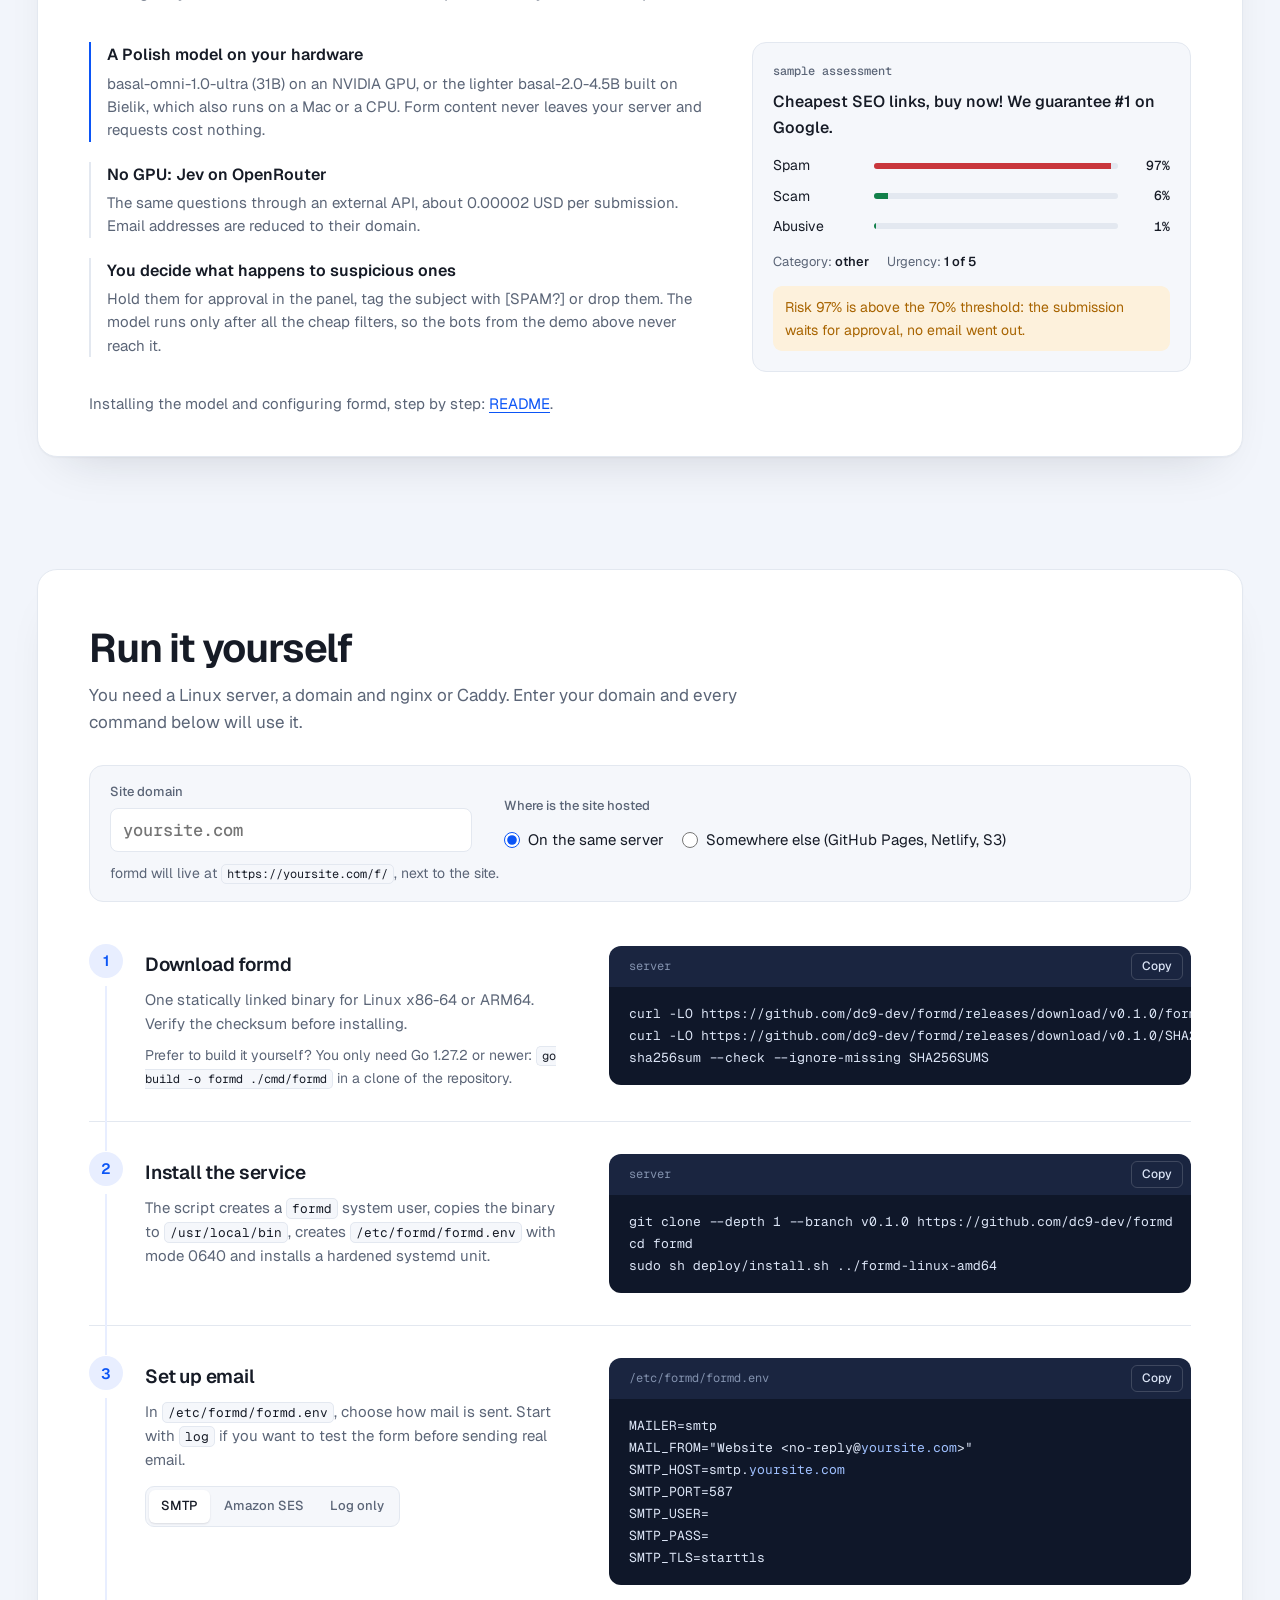
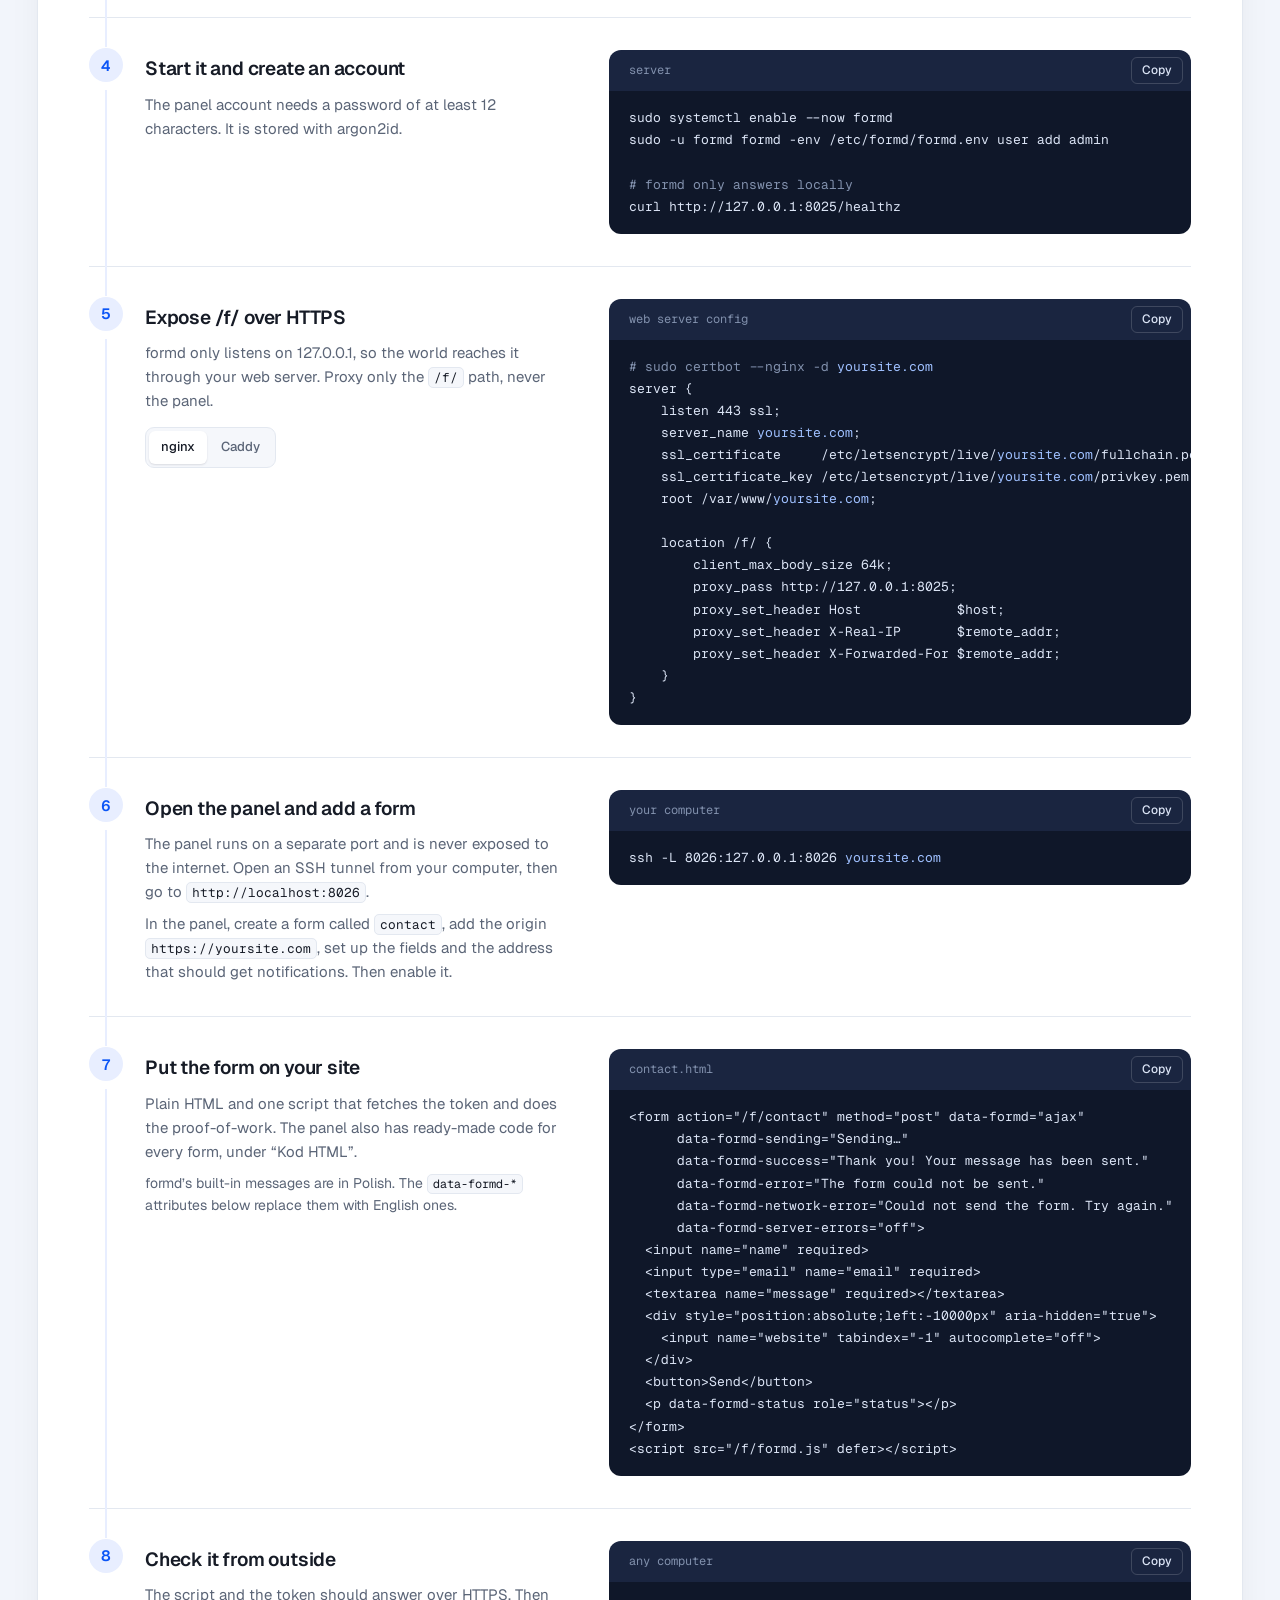
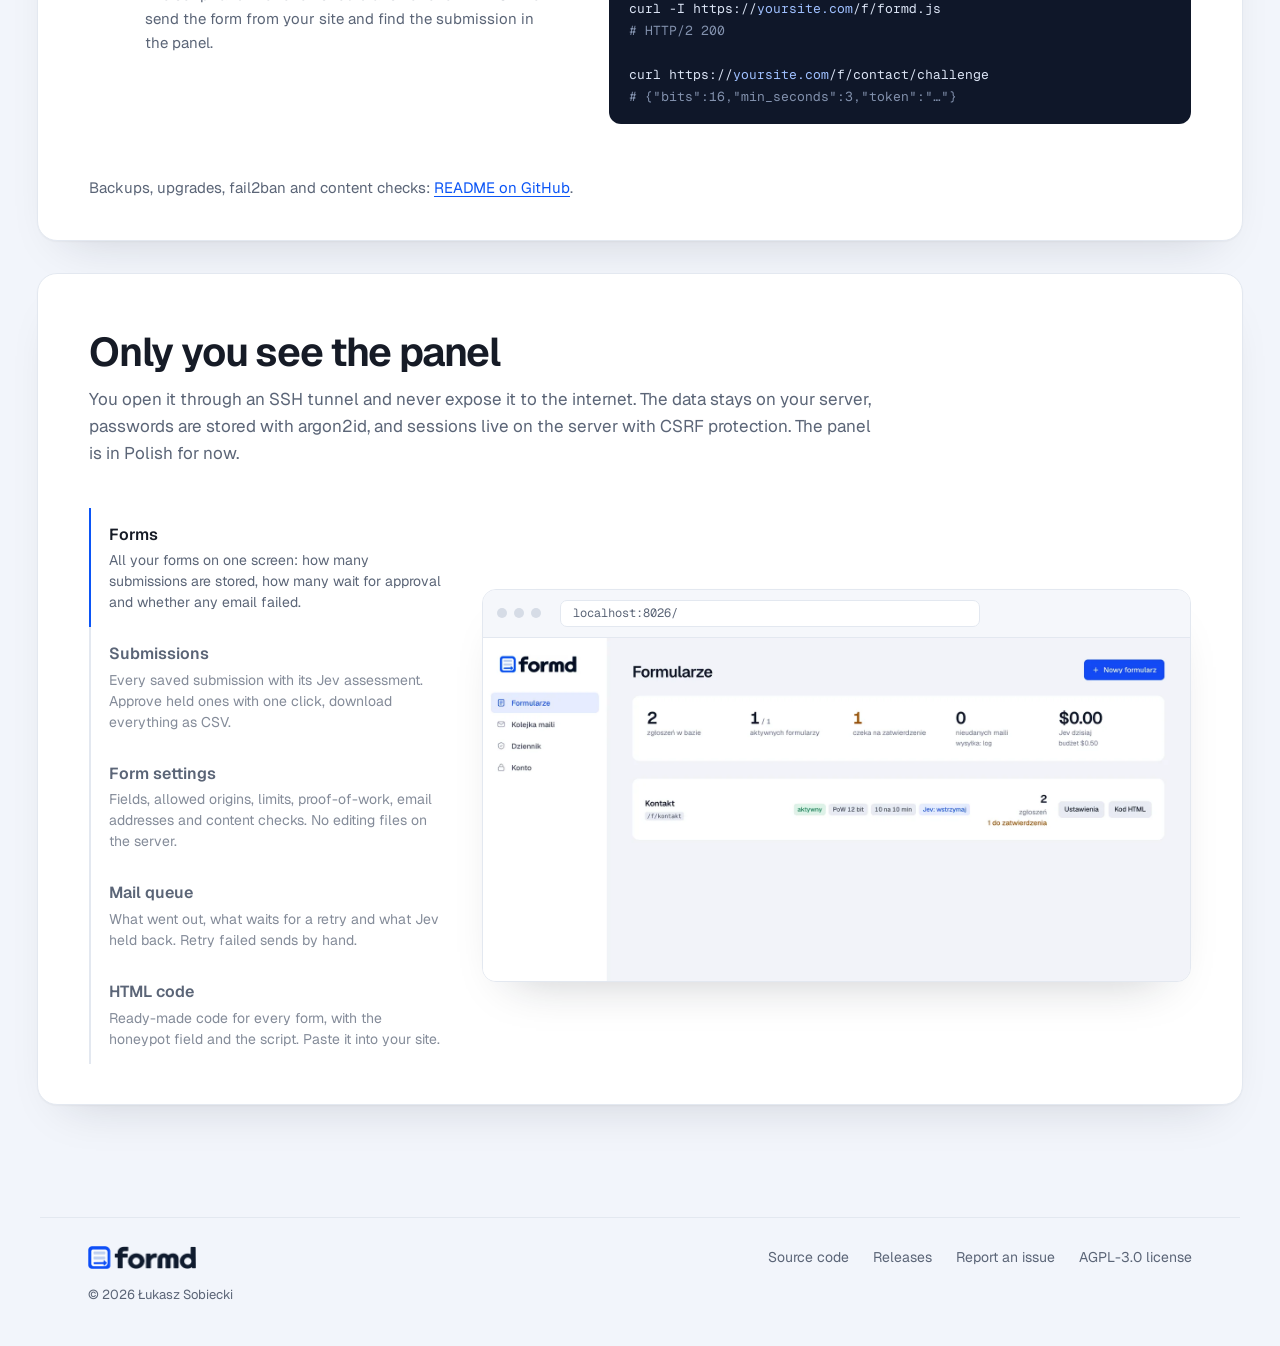
==== commit 0fc8b959: "Serve the site in English and Polish and describe the Polish model English is now the default at / w" ====
--- a/docs/index.html
+++ b/docs/index.html
@@ -1,15 +1,28 @@
 <!doctype html>
-<html lang="pl">
+<html lang="en">
 <head>
 <meta charset="utf-8">
 <meta name="viewport" content="width=device-width,initial-scale=1">
-<title>formd · formularze dla stron statycznych, na Twoim serwerze</title>
-<meta name="description" content="formd to mały program obok strony statycznej: przyjmuje formularz, odsiewa boty, zapisuje do SQLite i wysyła maile przez SMTP lub SES. Zobacz na żywo, jak działa.">
+<script>
+// First visit from a Polish-language browser: go to /pl/, unless the visitor
+// already picked a language with the switch (stored by site.js).
+try {
+  if (!localStorage.getItem('formd-lang') && /^pl\b/i.test((navigator.languages && navigator.languages[0]) || navigator.language || '')) {
+    location.replace('pl/' + location.hash);
+  }
+} catch (e) {}
+</script>
+<title>formd · forms for static sites, on your own server</title>
+<meta name="description" content="formd is a small program next to your static site: it accepts form submissions, filters out bots, saves them to SQLite and sends email through SMTP or SES. See how it works, live.">
 <link rel="canonical" href="https://formd.top/">
-<meta property="og:title" content="formd · formularze bez SaaS-u">
-<meta property="og:description" content="Jedna binarka w Go obok strony statycznej. Formularze, SQLite, SMTP lub SES, proof-of-work zamiast captchy.">
-<meta property="og:image" content="https://formd.top/assets/formd-github-social-white.png">
+<link rel="alternate" hreflang="en" href="https://formd.top/">
+<link rel="alternate" hreflang="pl" href="https://formd.top/pl/">
+<link rel="alternate" hreflang="x-default" href="https://formd.top/">
+<meta property="og:title" content="formd · forms without the SaaS">
+<meta property="og:description" content="One Go binary next to your static site. Forms, SQLite, SMTP or SES, proof-of-work instead of a captcha.">
+<meta property="og:image" content="https://formd.top/assets/og-en.png">
 <meta property="og:url" content="https://formd.top/">
+<meta property="og:locale" content="en_US">
 <meta name="twitter:card" content="summary_large_image">
 <meta name="theme-color" content="#ffffff">
 <link rel="icon" href="assets/favicon.ico" sizes="any">
@@ -23,46 +36,47 @@
 </head>
 <body>
 <canvas class="bg" aria-hidden="true"></canvas>
-<a class="skip" href="#demo">Przejdź do pokazu</a>
-
-<nav class="nav" aria-label="Główna">
+<a class="skip" href="#demo">Skip to the demo</a>
+
+<nav class="nav" aria-label="Main">
   <a class="logo" href="./"><img src="assets/formd-logo-2x.png" alt="formd" width="118" height="26"></a>
   <div class="nav-links">
-    <a href="#demo">Jak działa</a>
-    <a href="#instalacja">Instalacja</a>
+    <a href="#demo">How it works</a>
+    <a href="#install">Install</a>
     <a href="https://github.com/dc9-dev/formd">GitHub</a>
+    <a class="lang" href="pl/" hreflang="pl" lang="pl" data-lang="pl">PL</a>
   </div>
 </nav>
 
 <header class="hero">
   <div class="hero-copy">
-    <h1>Formularze dla stron statycznych, <span class="nowrap">na Twoim serwerze</span></h1>
-    <p>formd to mały program obok Twojej strony. Przyjmuje zgłoszenia, odsiewa boty, zapisuje każde zgłoszenie w bazie SQLite na Twoim serwerze i wysyła powiadomienia przez Twój SMTP albo Amazon SES. Bez SaaS-u i bez captchy.</p>
+    <h1>Forms for static sites, <span class="nowrap">on your own server</span></h1>
+    <p>formd is a small program that runs next to your site. It accepts submissions, filters out bots, saves every submission to an SQLite database on your server and sends notifications through your own SMTP or Amazon SES. No SaaS, no captcha.</p>
     <div class="hero-cta">
-      <a class="btn btn-lg" href="#demo">Wypróbuj na żywo</a>
-      <a class="btn btn-lg btn-ghost" href="#instalacja">Zainstaluj</a>
+      <a class="btn btn-lg" href="#demo">Try it live</a>
+      <a class="btn btn-lg btn-ghost" href="#install">Install</a>
     </div>
   </div>
 
   <figure class="viz" aria-labelledby="viz-cap">
     <div class="viz-stage" aria-hidden="true">
       <div class="node n-site">
-        <span class="nh">strona</span>
-        <div class="mini"><i><em data-type></em></i><i></i><i class="tall"></i><b data-send>Wyślij</b></div>
+        <span class="nh">website</span>
+        <div class="mini"><i><em data-type></em></i><i></i><i class="tall"></i><b data-send>Send</b></div>
       </div>
       <div class="node n-formd">
         <span class="nh"><img src="assets/formd-icon-32.png" alt="" width="16" height="16">formd</span>
-        <ul class="ticks"><li data-c="token">token</li><li data-c="praca">praca</li><li data-c="limit">limit IP</li><li data-c="czas">czas</li><li data-c="pulapka">pułapka</li><li data-c="duplikat">duplikat</li></ul>
+        <ul class="ticks"><li data-c="token">token</li><li data-c="praca">work</li><li data-c="limit">IP limit</li><li data-c="czas">time</li><li data-c="pulapka">honeypot</li><li data-c="duplikat">duplicate</li></ul>
         <span class="why"></span>
       </div>
       <div class="node n-inbox">
-        <span class="nh">skrzynka</span>
+        <span class="nh">inbox</span>
         <ul class="rows"></ul>
       </div>
     </div>
     <figcaption id="viz-cap">
-      <span class="tally ok">Przeszło do skrzynki <b data-pass>0</b></span>
-      <span class="tally bad">Zatrzymane boty <b data-stop>0</b></span>
+      <span class="tally ok">Delivered to the inbox <b data-pass>0</b></span>
+      <span class="tally bad">Bots stopped <b data-stop>0</b></span>
     </figcaption>
   </figure>
 </header>
@@ -71,167 +85,191 @@
 
 <section class="demo" id="demo" aria-labelledby="demo-h">
   <div class="demo-head">
-    <h2 id="demo-h">Teraz Ty: wyślij formularz albo poślij bota</h2>
-    <p>Zobaczysz każdą kontrolę formd i to, co trafia do skrzynki.</p>
+    <h2 id="demo-h">Your turn: send the form or send a bot</h2>
+    <p>You will see every check formd runs and what reaches the inbox.</p>
   </div>
 
   <div class="demo-grid">
 
     <!-- 1. the visitor's side -->
     <div class="pane site">
-      <div class="pane-head"><span class="dot" aria-hidden="true"></span><span>twojastrona.pl/kontakt</span></div>
+      <div class="pane-head"><span class="dot" aria-hidden="true"></span><span>yoursite.com/contact</span></div>
       <form class="site-form" id="contact" novalidate autocomplete="off">
-        <label>Imię<input name="name" value="Anna" maxlength="60" required></label>
-        <label>E-mail<input name="email" type="email" value="anna@example.com" maxlength="80" required></label>
-        <label>Wiadomość<textarea name="message" rows="3" maxlength="400" required>Dzień dobry, proszę o wycenę strony.</textarea></label>
+        <label>Name<input name="name" value="Anna" maxlength="60" required></label>
+        <label>Email<input name="email" type="email" value="anna@example.com" maxlength="80" required></label>
+        <label>Message<textarea name="message" rows="3" maxlength="400" required>Hi, could you send me a quote for a website?</textarea></label>
         <div class="trap" data-trap hidden>
-          <label>Ukryte pole „website”<input name="website" tabindex="-1"></label>
-          <small>Ludzie go nie widzą. Boty wypełniają wszystko.</small>
-        </div>
-        <button class="btn" type="submit">Wyślij</button>
+          <label>Hidden “website” field<input name="website" tabindex="-1"></label>
+          <small>People don’t see it. Bots fill in everything.</small>
+        </div>
+        <button class="btn" type="submit">Send</button>
         <p class="site-status" data-site-status role="status"></p>
       </form>
       <div class="bots">
-        <p>Albo wyślij jako bot:</p>
+        <p>Or send it as a bot:</p>
         <div class="bot-btns">
-          <button type="button" data-bot="nojs">Bez JavaScriptu</button>
-          <button type="button" data-bot="fast">Wysyła po 0,4 s</button>
-          <button type="button" data-bot="trap">Wypełnia ukryte pole</button>
-          <button type="button" data-bot="dup">Powtarza treść</button>
-          <button type="button" data-bot="flood">10 zgłoszeń naraz</button>
+          <button type="button" data-bot="nojs">Without JavaScript</button>
+          <button type="button" data-bot="fast">Sends after 0.4 s</button>
+          <button type="button" data-bot="trap">Fills the hidden field</button>
+          <button type="button" data-bot="dup">Repeats the content</button>
+          <button type="button" data-bot="flood">10 submissions at once</button>
         </div>
       </div>
     </div>
 
     <!-- 2. what formd checks -->
     <div class="pane flow">
-      <div class="pane-head"><span class="dot dot-blue" aria-hidden="true"></span><span>formd na Twoim serwerze</span><span class="pane-meta" data-req></span></div>
+      <div class="pane-head"><span class="dot dot-blue" aria-hidden="true"></span><span>formd on your server</span><span class="pane-meta" data-req></span></div>
       <ol class="steps" aria-live="polite">
-        <li data-step="token"><b>Token</b><span>formd.js pobrał jednorazowy token przy otwarciu strony</span></li>
-        <li data-step="pow"><b>Praca przeglądarki</b><span>proof-of-work, 16 bitów</span></li>
-        <li data-step="origin"><b>Źródło</b><span>czy formularz przyszedł z Twojej strony</span></li>
-        <li data-step="rate"><b>Limit dla IP</b><span>najwyżej 5 zgłoszeń w 10 minut</span></li>
-        <li data-step="time"><b>Czas wypełnienia</b><span>człowiek potrzebuje co najmniej 3 sekund</span></li>
-        <li data-step="trap"><b>Pole-pułapka</b><span>ukryte pole musi zostać puste</span></li>
-        <li data-step="dup"><b>Duplikat</b><span>ta sama treść drugi raz nie przejdzie</span></li>
-        <li data-step="save"><b>Zapis i maile</b><span>zgłoszenie i maile w jednej transakcji SQLite</span></li>
+        <li data-step="token"><b>Token</b><span>formd.js fetched a single-use token when the page opened</span></li>
+        <li data-step="pow"><b>Browser work</b><span>proof-of-work, 16 bits</span></li>
+        <li data-step="origin"><b>Origin</b><span>did the form come from your site</span></li>
+        <li data-step="rate"><b>IP limit</b><span>at most 5 submissions in 10 minutes</span></li>
+        <li data-step="time"><b>Time to fill in</b><span>a person needs at least 3 seconds</span></li>
+        <li data-step="trap"><b>Honeypot</b><span>the hidden field must stay empty</span></li>
+        <li data-step="dup"><b>Duplicate</b><span>the same content won’t get through twice</span></li>
+        <li data-step="save"><b>Save and email</b><span>submission and emails in one SQLite transaction</span></li>
       </ol>
       <p class="verdict" data-verdict></p>
     </div>
 
     <!-- 3. what you get -->
     <div class="pane inbox">
-      <div class="pane-head"><span class="dot dot-green" aria-hidden="true"></span><span>Twoja skrzynka</span><span class="pane-meta"><span data-count>0</span> w panelu</span></div>
+      <div class="pane-head"><span class="dot dot-green" aria-hidden="true"></span><span>Your inbox</span><span class="pane-meta"><span data-count>0</span> in the panel</span></div>
       <ul class="mails" data-mails>
-        <li class="empty">Tu pojawią się maile, gdy zgłoszenie przejdzie.</li>
+        <li class="empty">Emails show up here when a submission gets through.</li>
       </ul>
-      <p class="blocked" data-blocked hidden>Zatrzymane boty: <b data-blocked-n>0</b>. Żaden nie dotarł do skrzynki.</p>
-      <button class="reset" type="button" data-reset>Zacznij od nowa</button>
+      <p class="blocked" data-blocked hidden>Bots stopped: <b data-blocked-n>0</b>. None reached the inbox.</p>
+      <button class="reset" type="button" data-reset>Start over</button>
     </div>
 
   </div>
 </section>
 
-<section class="install" id="instalacja" aria-labelledby="inst-h">
+<section class="model card" id="model" aria-labelledby="model-h">
+  <div class="panel-head">
+    <h2 id="model-h">A Polish model reads the content</h2>
+    <p>Bots fall to the cheap filters. Whatever gets past them can still be read by a language model: is it spam, a scam or abuse, what is it about and how urgent is it. formd uses the Polish basal models, running on your own hardware. The check is optional and you turn it on per form.</p>
+  </div>
+  <div class="m-grid">
+    <ul class="m-opts">
+      <li class="m-main"><b>A Polish model on your hardware</b><span>basal-omni-1.0-ultra (31B) on an NVIDIA GPU, or the lighter basal-2.0-4.5B built on Bielik, which also runs on a Mac or a CPU. Form content never leaves your server and requests cost nothing.</span></li>
+      <li><b>No GPU: Jev on OpenRouter</b><span>The same questions through an external API, about 0.00002 USD per submission. Email addresses are reduced to their domain.</span></li>
+      <li><b>You decide what happens to suspicious ones</b><span>Hold them for approval in the panel, tag the subject with [SPAM?] or drop them. The model runs only after all the cheap filters, so the bots from the demo above never reach it.</span></li>
+    </ul>
+    <figure class="readout">
+      <figcaption>sample assessment</figcaption>
+      <q>Cheapest SEO links, buy now! We guarantee #1 on Google.</q>
+        <div class="r-row"><span>Spam</span><span class="r-bar hi"><i style="width:97%"></i></span><output>97%</output></div>
+        <div class="r-row"><span>Scam</span><span class="r-bar"><i style="width:6%"></i></span><output>6%</output></div>
+        <div class="r-row"><span>Abusive</span><span class="r-bar"><i style="width:1%"></i></span><output>1%</output></div>
+      <div class="r-meta"><span>Category: <b>other</b></span><span>Urgency: <b>1 of 5</b></span></div>
+      <p class="r-verdict">Risk 97% is above the 70% threshold: the submission waits for approval, no email went out.</p>
+    </figure>
+  </div>
+  <p class="more">Installing the model and configuring formd, step by step: <a href="https://github.com/dc9-dev/formd#polish-model-on-your-own-hardware-basal">README</a>.</p>
+</section>
+
+<section class="install" id="install" aria-labelledby="inst-h">
   <div class="inst-head">
-    <h2 id="inst-h">Postaw to u siebie</h2>
-    <p>Potrzebujesz serwera z Linuksem, domeny i nginx albo Caddy. Wpisz swoją domenę, a wszystkie polecenia poniżej się do niej dopasują.</p>
+    <h2 id="inst-h">Run it yourself</h2>
+    <p>You need a Linux server, a domain and nginx or Caddy. Enter your domain and every command below will use it.</p>
   </div>
 
   <form class="setup" id="setup" autocomplete="off" novalidate>
-    <label class="setup-domain">Domena strony
-      <input name="domain" placeholder="twojastrona.pl" maxlength="80" spellcheck="false" inputmode="url">
+    <label class="setup-domain">Site domain
+      <input name="domain" placeholder="yoursite.com" maxlength="80" spellcheck="false" inputmode="url">
     </label>
     <fieldset class="setup-where">
-      <legend>Gdzie leży strona</legend>
-      <label><input type="radio" name="where" value="same" checked> Na tym samym serwerze</label>
-      <label><input type="radio" name="where" value="other"> Gdzie indziej (GitHub Pages, Netlify, S3)</label>
+      <legend>Where is the site hosted</legend>
+      <label><input type="radio" name="where" value="same" checked> On the same server</label>
+      <label><input type="radio" name="where" value="other"> Somewhere else (GitHub Pages, Netlify, S3)</label>
     </fieldset>
-    <p class="setup-note" data-variant="same">formd będzie pod <code>https://<span data-d>twojastrona.pl</span>/f/</code>, obok strony.</p>
-    <p class="setup-note" data-variant="other" hidden>formd stanie na subdomenie <code>https://<span data-h>forms.twojastrona.pl</span>/f/</code>. Dodaj dla niej rekord DNS A wskazujący na ten serwer.</p>
+    <p class="setup-note" data-variant="same">formd will live at <code>https://<span data-d>yoursite.com</span>/f/</code>, next to the site.</p>
+    <p class="setup-note" data-variant="other" hidden>formd will run on the subdomain <code>https://<span data-h>forms.yoursite.com</span>/f/</code>. Add a DNS A record for it pointing to this server.</p>
   </form>
 
   <ol class="guide">
     <li class="g-step">
       <div class="g-text">
-        <h3>Pobierz formd</h3>
-        <p>Jedna statycznie linkowana binarka dla Linuksa x86-64 albo ARM64. Sprawdź sumę kontrolną przed instalacją.</p>
-        <p class="g-alt">Wolisz zbudować sam? Wystarczy Go 1.27.2 lub nowsze: <code>go build -o formd ./cmd/formd</code> w sklonowanym repozytorium.</p>
-      </div>
-      <div class="g-code" data-label="serwer"><pre><code>curl -LO https://github.com/dc9-dev/formd/releases/download/v0.1.0/formd-linux-amd64
+        <h3>Download formd</h3>
+        <p>One statically linked binary for Linux x86-64 or ARM64. Verify the checksum before installing.</p>
+        <p class="g-alt">Prefer to build it yourself? You only need Go 1.27.2 or newer: <code>go build -o formd ./cmd/formd</code> in a clone of the repository.</p>
+      </div>
+      <div class="g-code" data-label="server"><pre><code>curl -LO https://github.com/dc9-dev/formd/releases/download/v0.1.0/formd-linux-amd64
 curl -LO https://github.com/dc9-dev/formd/releases/download/v0.1.0/SHA256SUMS
 sha256sum --check --ignore-missing SHA256SUMS</code></pre></div>
     </li>
 
     <li class="g-step">
       <div class="g-text">
-        <h3>Zainstaluj usługę</h3>
-        <p>Skrypt zakłada systemowego użytkownika <code>formd</code>, kopiuje binarkę do <code>/usr/local/bin</code>, tworzy <code>/etc/formd/formd.env</code> z uprawnieniami 0640 i instaluje utwardzoną jednostkę systemd.</p>
-      </div>
-      <div class="g-code" data-label="serwer"><pre><code>git clone --depth 1 --branch v0.1.0 https://github.com/dc9-dev/formd
+        <h3>Install the service</h3>
+        <p>The script creates a <code>formd</code> system user, copies the binary to <code>/usr/local/bin</code>, creates <code>/etc/formd/formd.env</code> with mode 0640 and installs a hardened systemd unit.</p>
+      </div>
+      <div class="g-code" data-label="server"><pre><code>git clone --depth 1 --branch v0.1.0 https://github.com/dc9-dev/formd
 cd formd
 sudo sh deploy/install.sh ../formd-linux-amd64</code></pre></div>
     </li>
 
     <li class="g-step">
       <div class="g-text">
-        <h3>Ustaw pocztę</h3>
-        <p>W <code>/etc/formd/formd.env</code> wybierz sposób wysyłki. Zacznij od <code>log</code>, jeśli chcesz najpierw sprawdzić formularz bez wysyłania maili.</p>
-        <div class="seg" role="tablist" aria-label="Sposób wysyłki">
+        <h3>Set up email</h3>
+        <p>In <code>/etc/formd/formd.env</code>, choose how mail is sent. Start with <code>log</code> if you want to test the form before sending real email.</p>
+        <div class="seg" role="tablist" aria-label="Mail delivery">
           <button type="button" role="tab" aria-selected="true" data-tab="mail" data-show="smtp">SMTP</button>
           <button type="button" role="tab" aria-selected="false" data-tab="mail" data-show="ses">Amazon SES</button>
-          <button type="button" role="tab" aria-selected="false" data-tab="mail" data-show="log">Tylko logi</button>
+          <button type="button" role="tab" aria-selected="false" data-tab="mail" data-show="log">Log only</button>
         </div>
       </div>
       <div class="g-code" data-label="/etc/formd/formd.env">
         <pre data-pane="mail" data-name="smtp"><code>MAILER=smtp
-MAIL_FROM="Strona &lt;no-reply@<span data-d>twojastrona.pl</span>&gt;"
-SMTP_HOST=smtp.<span data-d>twojastrona.pl</span>
+MAIL_FROM="Website &lt;no-reply@<span data-d>yoursite.com</span>&gt;"
+SMTP_HOST=smtp.<span data-d>yoursite.com</span>
 SMTP_PORT=587
 SMTP_USER=
 SMTP_PASS=
 SMTP_TLS=starttls</code></pre>
         <pre data-pane="mail" data-name="ses" hidden><code>MAILER=ses
-MAIL_FROM="Strona &lt;no-reply@<span data-d>twojastrona.pl</span>&gt;"
+MAIL_FROM="Website &lt;no-reply@<span data-d>yoursite.com</span>&gt;"
 AWS_REGION=eu-central-1
-<span class="c"># poświadczenia: rola IAM instancji albo
-# AWS_ACCESS_KEY_ID i AWS_SECRET_ACCESS_KEY</span></code></pre>
+<span class="c"># credentials: the instance IAM role, or
+# AWS_ACCESS_KEY_ID and AWS_SECRET_ACCESS_KEY</span></code></pre>
         <pre data-pane="mail" data-name="log" hidden><code>MAILER=log
-<span class="c"># maile trafiają tylko do dziennika:
+<span class="c"># emails only go to the log:
 # journalctl -u formd -f</span></code></pre>
       </div>
     </li>
 
     <li class="g-step">
       <div class="g-text">
-        <h3>Uruchom i załóż konto</h3>
-        <p>Konto do panelu wymaga hasła z co najmniej 12 znaków. Hasło jest zapisywane w argon2id.</p>
-      </div>
-      <div class="g-code" data-label="serwer"><pre><code>sudo systemctl enable --now formd
+        <h3>Start it and create an account</h3>
+        <p>The panel account needs a password of at least 12 characters. It is stored with argon2id.</p>
+      </div>
+      <div class="g-code" data-label="server"><pre><code>sudo systemctl enable --now formd
 sudo -u formd formd -env /etc/formd/formd.env user add admin
 
-<span class="c"># formd odpowiada tylko lokalnie</span>
+<span class="c"># formd only answers locally</span>
 curl http://127.0.0.1:8025/healthz</code></pre></div>
     </li>
 
     <li class="g-step">
       <div class="g-text">
-        <h3>Wystaw /f/ przez HTTPS</h3>
-        <p>formd słucha tylko na 127.0.0.1, więc świat widzi go przez Twój serwer WWW. Przekazuj wyłącznie ścieżkę <code>/f/</code>, nigdy panelu.</p>
-        <div class="seg" role="tablist" aria-label="Serwer WWW">
+        <h3>Expose /f/ over HTTPS</h3>
+        <p>formd only listens on 127.0.0.1, so the world reaches it through your web server. Proxy only the <code>/f/</code> path, never the panel.</p>
+        <div class="seg" role="tablist" aria-label="Web server">
           <button type="button" role="tab" aria-selected="true" data-tab="proxy" data-show="nginx">nginx</button>
           <button type="button" role="tab" aria-selected="false" data-tab="proxy" data-show="caddy">Caddy</button>
         </div>
-        <p class="g-alt" data-pane="proxy" data-name="caddy" hidden>Caddy sam pobierze certyfikat przy pierwszym starcie.</p>
-      </div>
-      <div class="g-code" data-label="konfiguracja serwera WWW">
-        <pre data-pane="proxy" data-name="nginx"><code><span class="c"># sudo certbot --nginx -d <span data-h>twojastrona.pl</span></span>
+        <p class="g-alt" data-pane="proxy" data-name="caddy" hidden>Caddy gets the certificate by itself on first start.</p>
+      </div>
+      <div class="g-code" data-label="web server config">
+        <pre data-pane="proxy" data-name="nginx"><code><span class="c"># sudo certbot --nginx -d <span data-h>yoursite.com</span></span>
 server {
     listen 443 ssl;
-    server_name <span data-h>twojastrona.pl</span>;
-    ssl_certificate     /etc/letsencrypt/live/<span data-h>twojastrona.pl</span>/fullchain.pem;
-    ssl_certificate_key /etc/letsencrypt/live/<span data-h>twojastrona.pl</span>/privkey.pem;
-<span data-variant="same">    root /var/www/<span data-d>twojastrona.pl</span>;
+    server_name <span data-h>yoursite.com</span>;
+    ssl_certificate     /etc/letsencrypt/live/<span data-h>yoursite.com</span>/fullchain.pem;
+    ssl_certificate_key /etc/letsencrypt/live/<span data-h>yoursite.com</span>/privkey.pem;
+<span data-variant="same">    root /var/www/<span data-d>yoursite.com</span>;
 </span>
     location /f/ {
         client_max_body_size 64k;
@@ -243,8 +281,8 @@
 <span data-variant="other" hidden>
     location / { return 404; }
 </span>}</code></pre>
-        <pre data-pane="proxy" data-name="caddy" hidden><code><span data-h>twojastrona.pl</span> {
-<span data-variant="same">    root * /var/www/<span data-d>twojastrona.pl</span>
+        <pre data-pane="proxy" data-name="caddy" hidden><code><span data-h>yoursite.com</span> {
+<span data-variant="same">    root * /var/www/<span data-d>yoursite.com</span>
 </span>    handle /f/* {
         request_body {
             max_size 64KB
@@ -263,27 +301,33 @@
 
     <li class="g-step">
       <div class="g-text">
-        <h3>Otwórz panel i dodaj formularz</h3>
-        <p>Panel działa na osobnym porcie i nie wychodzi do internetu. Otwierasz go tunelem SSH ze swojego komputera, potem wchodzisz na <code>http://localhost:8026</code>.</p>
-        <p>W panelu utwórz formularz <code>kontakt</code>, dodaj origin <code>https://<span data-d>twojastrona.pl</span></code>, ustaw pola i adres, na który mają przychodzić powiadomienia. Potem go włącz.</p>
-      </div>
-      <div class="g-code" data-label="Twój komputer"><pre><code>ssh -L 8026:127.0.0.1:8026 <span data-h>twojastrona.pl</span></code></pre></div>
-    </li>
-
-    <li class="g-step">
-      <div class="g-text">
-        <h3>Wstaw formularz na stronę</h3>
-        <p>Zwykły HTML i jeden skrypt, który pobiera token i liczy proof-of-work. Gotowy kod dla każdego formularza jest też w panelu, w zakładce „Kod HTML”.</p>
-        <p class="g-alt" data-variant="other" hidden>Jeśli strona ma nagłówek CSP, dopisz <code><span data-h>forms.twojastrona.pl</span></code> do <code>script-src</code>, <code>connect-src</code> i <code>form-action</code>.</p>
-      </div>
-      <div class="g-code" data-label="kontakt.html"><pre><code>&lt;form action="<span data-base></span>/f/kontakt" method="post" data-formd="ajax"&gt;
+        <h3>Open the panel and add a form</h3>
+        <p>The panel runs on a separate port and is never exposed to the internet. Open an SSH tunnel from your computer, then go to <code>http://localhost:8026</code>.</p>
+        <p>In the panel, create a form called <code>contact</code>, add the origin <code>https://<span data-d>yoursite.com</span></code>, set up the fields and the address that should get notifications. Then enable it.</p>
+      </div>
+      <div class="g-code" data-label="your computer"><pre><code>ssh -L 8026:127.0.0.1:8026 <span data-h>yoursite.com</span></code></pre></div>
+    </li>
+
+    <li class="g-step">
+      <div class="g-text">
+        <h3>Put the form on your site</h3>
+        <p>Plain HTML and one script that fetches the token and does the proof-of-work. The panel also has ready-made code for every form, under “Kod HTML”.</p>
+        <p class="g-alt">formd’s built-in messages are in Polish. The <code>data-formd-*</code> attributes below replace them with English ones.</p>
+        <p class="g-alt" data-variant="other" hidden>If your site sends a CSP header, add <code><span data-h>forms.yoursite.com</span></code> to <code>script-src</code>, <code>connect-src</code> and <code>form-action</code>.</p>
+      </div>
+      <div class="g-code" data-label="contact.html"><pre><code>&lt;form action="<span data-base></span>/f/contact" method="post" data-formd="ajax"
+      data-formd-sending="Sending…"
+      data-formd-success="Thank you! Your message has been sent."
+      data-formd-error="The form could not be sent."
+      data-formd-network-error="Could not send the form. Try again."
+      data-formd-server-errors="off"&gt;
   &lt;input name="name" required&gt;
   &lt;input type="email" name="email" required&gt;
   &lt;textarea name="message" required&gt;&lt;/textarea&gt;
   &lt;div style="position:absolute;left:-10000px" aria-hidden="true"&gt;
     &lt;input name="website" tabindex="-1" autocomplete="off"&gt;
   &lt;/div&gt;
-  &lt;button&gt;Wyślij&lt;/button&gt;
+  &lt;button&gt;Send&lt;/button&gt;
   &lt;p data-formd-status role="status"&gt;&lt;/p&gt;
 &lt;/form&gt;
 &lt;script src="<span data-base></span>/f/formd.js" defer&gt;&lt;/script&gt;</code></pre></div>
@@ -291,61 +335,61 @@
 
     <li class="g-step">
       <div class="g-text">
-        <h3>Sprawdź z zewnątrz</h3>
-        <p>Skrypt i token powinny odpowiadać przez HTTPS. Potem wyślij formularz ze strony i zobacz zgłoszenie w panelu.</p>
-      </div>
-      <div class="g-code" data-label="dowolny komputer"><pre><code>curl -I https://<span data-h>twojastrona.pl</span>/f/formd.js
+        <h3>Check it from outside</h3>
+        <p>The script and the token should answer over HTTPS. Then send the form from your site and find the submission in the panel.</p>
+      </div>
+      <div class="g-code" data-label="any computer"><pre><code>curl -I https://<span data-h>yoursite.com</span>/f/formd.js
 <span class="c"># HTTP/2 200</span>
 
-curl https://<span data-h>twojastrona.pl</span>/f/kontakt/challenge
+curl https://<span data-h>yoursite.com</span>/f/contact/challenge
 <span class="c"># {"bits":16,"min_seconds":3,"token":"…"}</span></code></pre></div>
     </li>
   </ol>
 
-  <p class="more">Kopie zapasowe, aktualizacje, fail2ban i ocena treści przez Jev: <a href="https://github.com/dc9-dev/formd#wdrożenie-na-serwerze">README na GitHubie</a>.</p>
+  <p class="more">Backups, upgrades, fail2ban and content checks: <a href="https://github.com/dc9-dev/formd#deploying-to-a-server">README on GitHub</a>.</p>
 </section>
 
 <section class="panel card" id="panel" aria-labelledby="panel-h">
   <div class="panel-head">
-    <h2 id="panel-h">Panel widzisz tylko&nbsp;Ty</h2>
-    <p>Otwierasz go tunelem SSH i nie wystawiasz do internetu. Dane zostają na Twoim serwerze, hasła są w argon2id, sesje po stronie serwera, z ochroną CSRF.</p>
+    <h2 id="panel-h">Only you see the&nbsp;panel</h2>
+    <p>You open it through an SSH tunnel and never expose it to the internet. The data stays on your server, passwords are stored with argon2id, and sessions live on the server with CSRF protection. The panel is in Polish for now.</p>
   </div>
 
   <div class="shots">
-    <div class="shot-list" role="tablist" aria-label="Ekrany panelu" aria-orientation="vertical">
+    <div class="shot-list" role="tablist" aria-label="Panel screens" aria-orientation="vertical">
       <button type="button" role="tab" id="st-0" aria-controls="sp-0" aria-selected="true">
-        <b>Formularze</b><span>Wszystkie formularze na jednym ekranie: ile zgłoszeń jest w bazie, ile czeka na zatwierdzenie i czy jakiś mail nie wyszedł.</span>
+        <b>Forms</b><span>All your forms on one screen: how many submissions are stored, how many wait for approval and whether any email failed.</span>
       </button>
       <button type="button" role="tab" id="st-1" aria-controls="sp-1" aria-selected="false" tabindex="-1">
-        <b>Zgłoszenia</b><span>Każde zapisane zgłoszenie z oceną Jev. Wstrzymane zatwierdzasz jednym kliknięciem, całość pobierasz jako CSV.</span>
+        <b>Submissions</b><span>Every saved submission with its Jev assessment. Approve held ones with one click, download everything as CSV.</span>
       </button>
       <button type="button" role="tab" id="st-2" aria-controls="sp-2" aria-selected="false" tabindex="-1">
-        <b>Ustawienia formularza</b><span>Pola, dozwolone originy, limity, proof-of-work, adresy maili i ocena treści. Bez edycji plików na serwerze.</span>
+        <b>Form settings</b><span>Fields, allowed origins, limits, proof-of-work, email addresses and content checks. No editing files on the server.</span>
       </button>
       <button type="button" role="tab" id="st-3" aria-controls="sp-3" aria-selected="false" tabindex="-1">
-        <b>Kolejka maili</b><span>Co wyszło, co czeka na ponowienie, a co wstrzymał Jev. Nieudane wysyłki ponawiasz ręcznie.</span>
+        <b>Mail queue</b><span>What went out, what waits for a retry and what Jev held back. Retry failed sends by hand.</span>
       </button>
       <button type="button" role="tab" id="st-4" aria-controls="sp-4" aria-selected="false" tabindex="-1">
-        <b>Kod HTML</b><span>Gotowy kod dla każdego formularza, z polem-pułapką i skryptem. Wklejasz go na stronę.</span>
+        <b>HTML code</b><span>Ready-made code for every form, with the honeypot field and the script. Paste it into your site.</span>
       </button>
     </div>
     <div class="browser">
       <div class="browser-bar" aria-hidden="true"><i></i><i></i><i></i><span class="url" data-url>localhost:8026/</span></div>
       <div class="shot-stage">
         <div role="tabpanel" id="sp-0" aria-labelledby="st-0" data-url="localhost:8026/">
-          <img src="assets/panel-forms.webp" alt="Lista formularzy z licznikami: zgłoszenia w bazie, aktywne formularze, czekające na zatwierdzenie, nieudane maile i dzienny koszt Jev" width="1600" height="778" loading="lazy">
+          <img src="assets/panel-forms.webp" alt="List of forms with counters: stored submissions, active forms, submissions awaiting approval, failed emails and today's Jev cost" width="1600" height="778" loading="lazy">
         </div>
         <div role="tabpanel" id="sp-1" aria-labelledby="st-1" data-url="localhost:8026/forms/kontakt/submissions" hidden>
-          <img src="assets/panel-submissions.webp" alt="Zgłoszenia formularza Kontakt: wstrzymane zgłoszenie z oceną Jev spam 93% i przyciskiem Zatwierdź i wyślij oraz zwykłe zgłoszenie od Anny" width="1600" height="778" loading="lazy">
+          <img src="assets/panel-submissions.webp" alt="Submissions of the Kontakt form: a held submission with a 93% spam score from Jev and an approve-and-send button, and a regular submission from Anna" width="1600" height="778" loading="lazy">
         </div>
         <div role="tabpanel" id="sp-2" aria-labelledby="st-2" data-url="localhost:8026/forms/kontakt" hidden>
-          <img src="assets/panel-settings.webp" alt="Ustawienia formularza Kontakt: nazwa, dozwolone originy, przekierowania i lista pól z typem, wymaganiem i limitem znaków" width="1600" height="778" loading="lazy">
+          <img src="assets/panel-settings.webp" alt="Settings of the Kontakt form: name, allowed origins, redirects and the list of fields with type, required flag and character limit" width="1600" height="778" loading="lazy">
         </div>
         <div role="tabpanel" id="sp-3" aria-labelledby="st-3" data-url="localhost:8026/outbox" hidden>
-          <img src="assets/panel-outbox.webp" alt="Kolejka maili z filtrami Oczekujące, Wysłane, Nieudane, Wstrzymane i dwoma mailami: jednym wstrzymanym, jednym wysłanym" width="1600" height="778" loading="lazy">
+          <img src="assets/panel-outbox.webp" alt="Mail queue with Pending, Sent, Failed and Held filters and two emails: one held, one sent" width="1600" height="778" loading="lazy">
         </div>
         <div role="tabpanel" id="sp-4" aria-labelledby="st-4" data-url="localhost:8026/forms/kontakt/snippet" hidden>
-          <img src="assets/panel-snippet.webp" alt="Gotowy kod HTML formularza Kontakt z polem-pułapką i skryptem formd.js" width="1600" height="778" loading="lazy">
+          <img src="assets/panel-snippet.webp" alt="Ready-made HTML code for the Kontakt form with the honeypot field and the formd.js script" width="1600" height="778" loading="lazy">
         </div>
       </div>
     </div>
@@ -357,11 +401,11 @@
 
 <footer class="foot">
   <img src="assets/formd-logo-2x.png" alt="formd" width="108" height="24" loading="lazy">
-  <nav aria-label="Linki">
-    <a href="https://github.com/dc9-dev/formd">Kod źródłowy</a>
-    <a href="https://github.com/dc9-dev/formd/releases">Wydania</a>
-    <a href="https://github.com/dc9-dev/formd/issues">Zgłoś problem</a>
-    <a href="https://github.com/dc9-dev/formd/blob/main/LICENSE">Licencja AGPL-3.0</a>
+  <nav aria-label="Links">
+    <a href="https://github.com/dc9-dev/formd">Source code</a>
+    <a href="https://github.com/dc9-dev/formd/releases">Releases</a>
+    <a href="https://github.com/dc9-dev/formd/issues">Report an issue</a>
+    <a href="https://github.com/dc9-dev/formd/blob/main/LICENSE">AGPL-3.0 license</a>
   </nav>
   <p class="foot-copy">© 2026 Łukasz Sobiecki</p>
 </footer>
--- a/docs/site.css
+++ b/docs/site.css
@@ -48,7 +48,10 @@
 .nav-links { display: flex; gap: clamp(14px, 3vw, 32px); font-size: 0.9375rem; font-weight: 500; }
 .nav-links a { color: var(--muted); text-decoration: none; }
 .nav-links a:hover { color: var(--ink); }
-@media (max-width: 520px) { .nav-links a:not(:last-child) { display: none; } }
+.nav-links { align-items: center; }
+.nav-links .lang { color: var(--ink); border: 1px solid var(--line); background: var(--bg); border-radius: 999px; padding: 2px 10px; font-size: 0.8125rem; }
+.nav-links .lang:hover { border-color: var(--blue); color: var(--blue); }
+@media (max-width: 520px) { .nav-links a:not(:nth-last-child(-n+2)) { display: none; } }
 
 .hero {
   max-width: var(--max); margin: 0 auto;
@@ -220,16 +223,16 @@
 .reset:hover { color: var(--ink); }
 
 /* ---------- install guide ---------- */
-.install, .panel { max-width: var(--max); margin: 0 auto; padding: clamp(64px, 9vw, 112px) var(--gutter) 0; }
-.install h2, .panel h2 { font-size: clamp(1.75rem, 1.2rem + 2vw, 2.5rem); font-weight: 650; letter-spacing: -0.03em; line-height: 1.1; }
-.install, .panel.card {
+.install, .panel, .model { max-width: var(--max); margin: 0 auto; padding: clamp(64px, 9vw, 112px) var(--gutter) 0; }
+.install h2, .panel h2, .model h2 { font-size: clamp(1.75rem, 1.2rem + 2vw, 2.5rem); font-weight: 650; letter-spacing: -0.03em; line-height: 1.1; }
+.install, .panel.card, .model.card {
   max-width: calc(var(--max) - 2 * var(--gutter) + 2 * clamp(20px, 4vw, 56px));
   margin-top: clamp(64px, 9vw, 112px);
   padding: clamp(28px, 5vw, 56px) clamp(20px, 4vw, 56px) clamp(24px, 4vw, 40px);
   background: var(--bg); border: 1px solid var(--line); border-radius: 20px;
   box-shadow: 0 1px 2px rgba(22, 27, 38, .04), 0 24px 48px -28px rgba(22, 27, 38, .18);
 }
-@media (max-width: 1240px) { .install, .panel.card { margin-left: var(--gutter); margin-right: var(--gutter); } }
+@media (max-width: 1240px) { .install, .panel.card, .model.card { margin-left: var(--gutter); margin-right: var(--gutter); } }
 .install .setup { background: var(--surface); }
 .panel.card { margin-top: clamp(20px, 3vw, 32px); }
 .inst-head p { margin-top: 12px; max-width: 40em; color: var(--muted); font-size: 1.0625rem; }
@@ -299,6 +302,26 @@
   .g-step { grid-template-columns: minmax(0, 1fr); padding-left: 48px; }
 }
 
+/* ---------- content check: the Polish model, the options, one sample readout ---------- */
+.m-grid { margin-top: clamp(24px, 4vw, 36px); display: grid; grid-template-columns: minmax(0, 7fr) minmax(0, 5fr); gap: clamp(24px, 4vw, 48px); align-items: start; }
+.m-opts { display: grid; gap: 20px; }
+.m-opts li { display: grid; gap: 4px; padding-left: 16px; border-left: 2px solid var(--line); }
+.m-opts li.m-main { border-left-color: var(--blue); }
+.m-opts b { font-weight: 600; }
+.m-opts span { color: var(--muted); font-size: 0.9375rem; line-height: 1.55; }
+.readout { margin: 0; background: var(--surface); border: 1px solid var(--line); border-radius: 14px; padding: 20px; }
+.readout figcaption { font: 500 0.75rem var(--mono); color: var(--muted); }
+.readout q { display: block; margin: 10px 0 14px; font-weight: 550; quotes: none; }
+.r-row { display: grid; grid-template-columns: 6.5em minmax(0, 1fr) 3em; align-items: center; gap: 10px; margin-top: 8px; font-size: 0.875rem; }
+.r-row output { font: 500 0.8125rem var(--mono); text-align: right; }
+.r-bar { height: 6px; border-radius: 3px; background: var(--line); overflow: hidden; }
+.r-bar i { display: block; height: 100%; background: var(--green); }
+.r-bar.hi i { background: var(--red); }
+.r-meta { display: flex; flex-wrap: wrap; gap: 6px 18px; margin-top: 14px; font-size: 0.8125rem; color: var(--muted); }
+.r-meta b { color: var(--ink); font-weight: 550; }
+.r-verdict { margin-top: 14px; padding: 10px 12px; border-radius: 9px; background: var(--amber-soft); color: var(--amber); font-size: 0.875rem; }
+@media (max-width: 900px) { .m-grid { grid-template-columns: minmax(0, 1fr); } }
+
 /* ---------- panel: list on the left, screenshot on the right ---------- */
 .panel-head p { margin-top: 12px; max-width: 46em; color: var(--muted); font-size: 1.0625rem; }
 
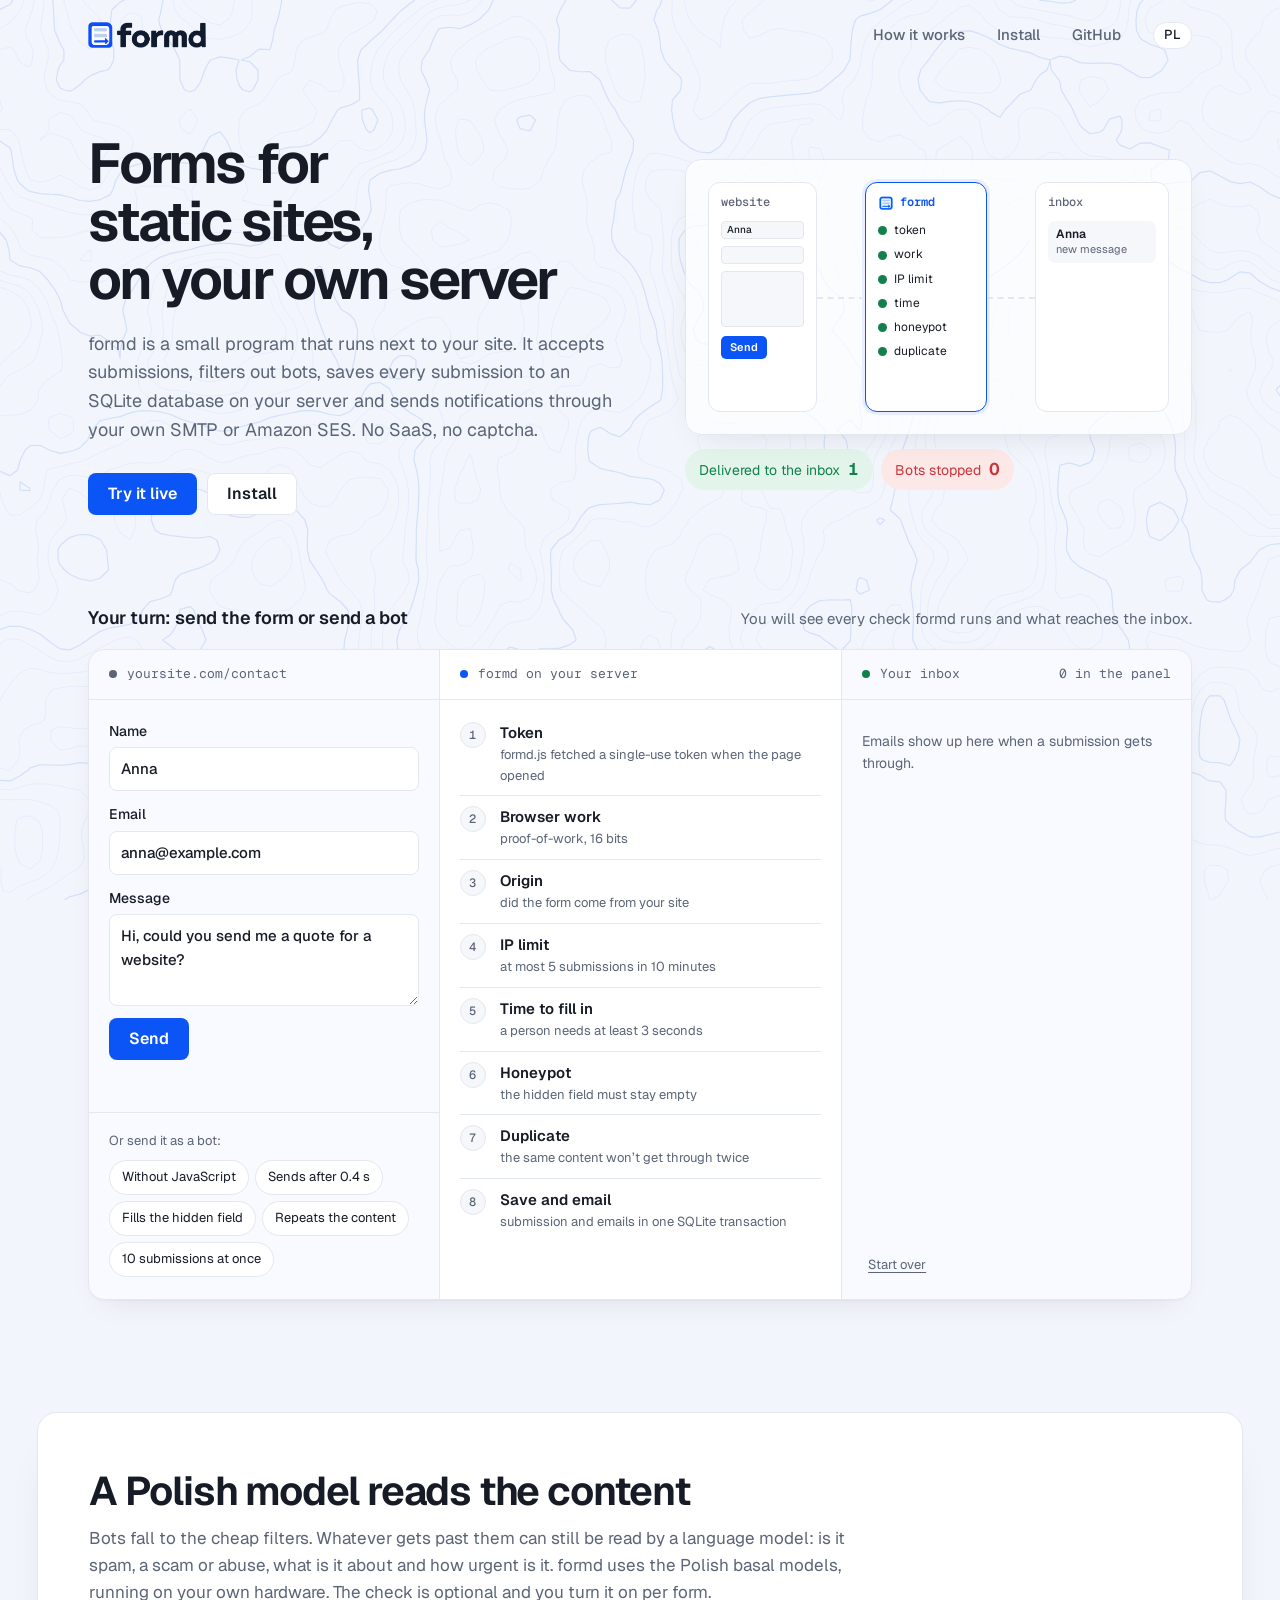
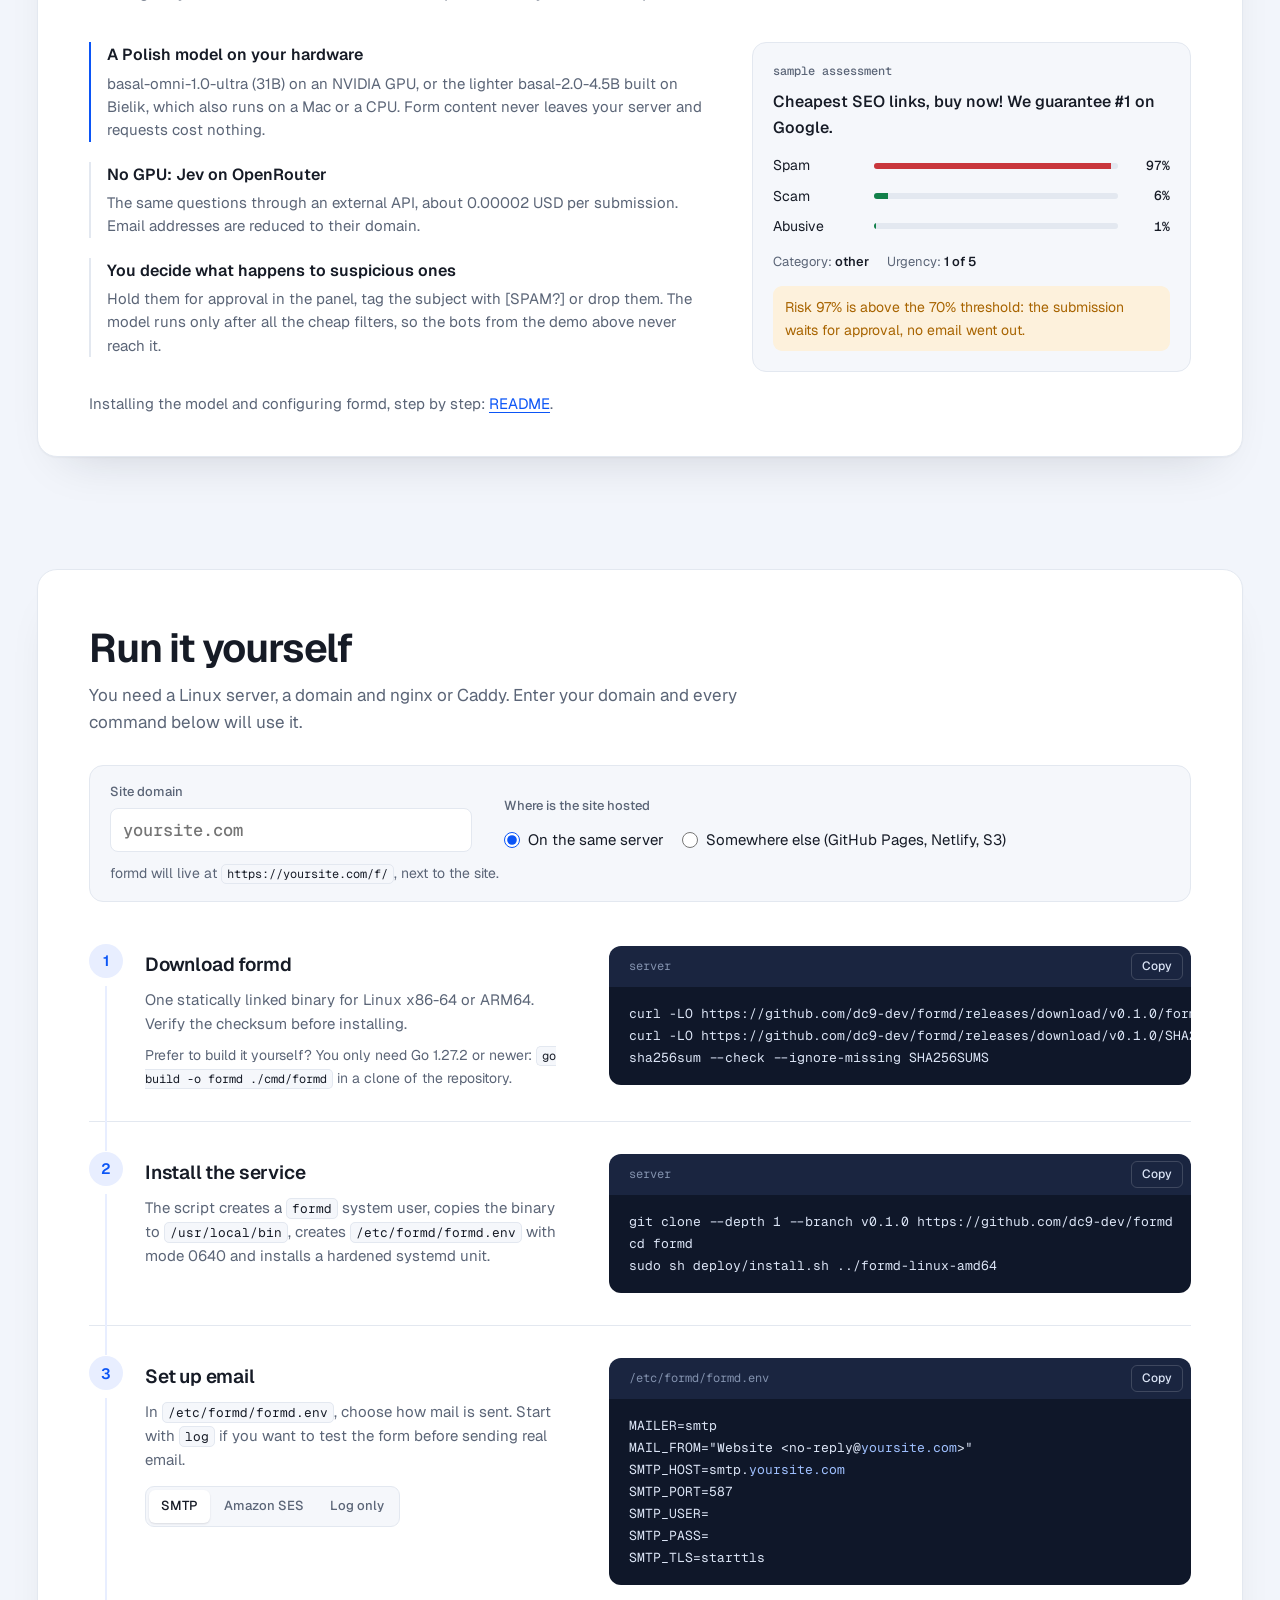
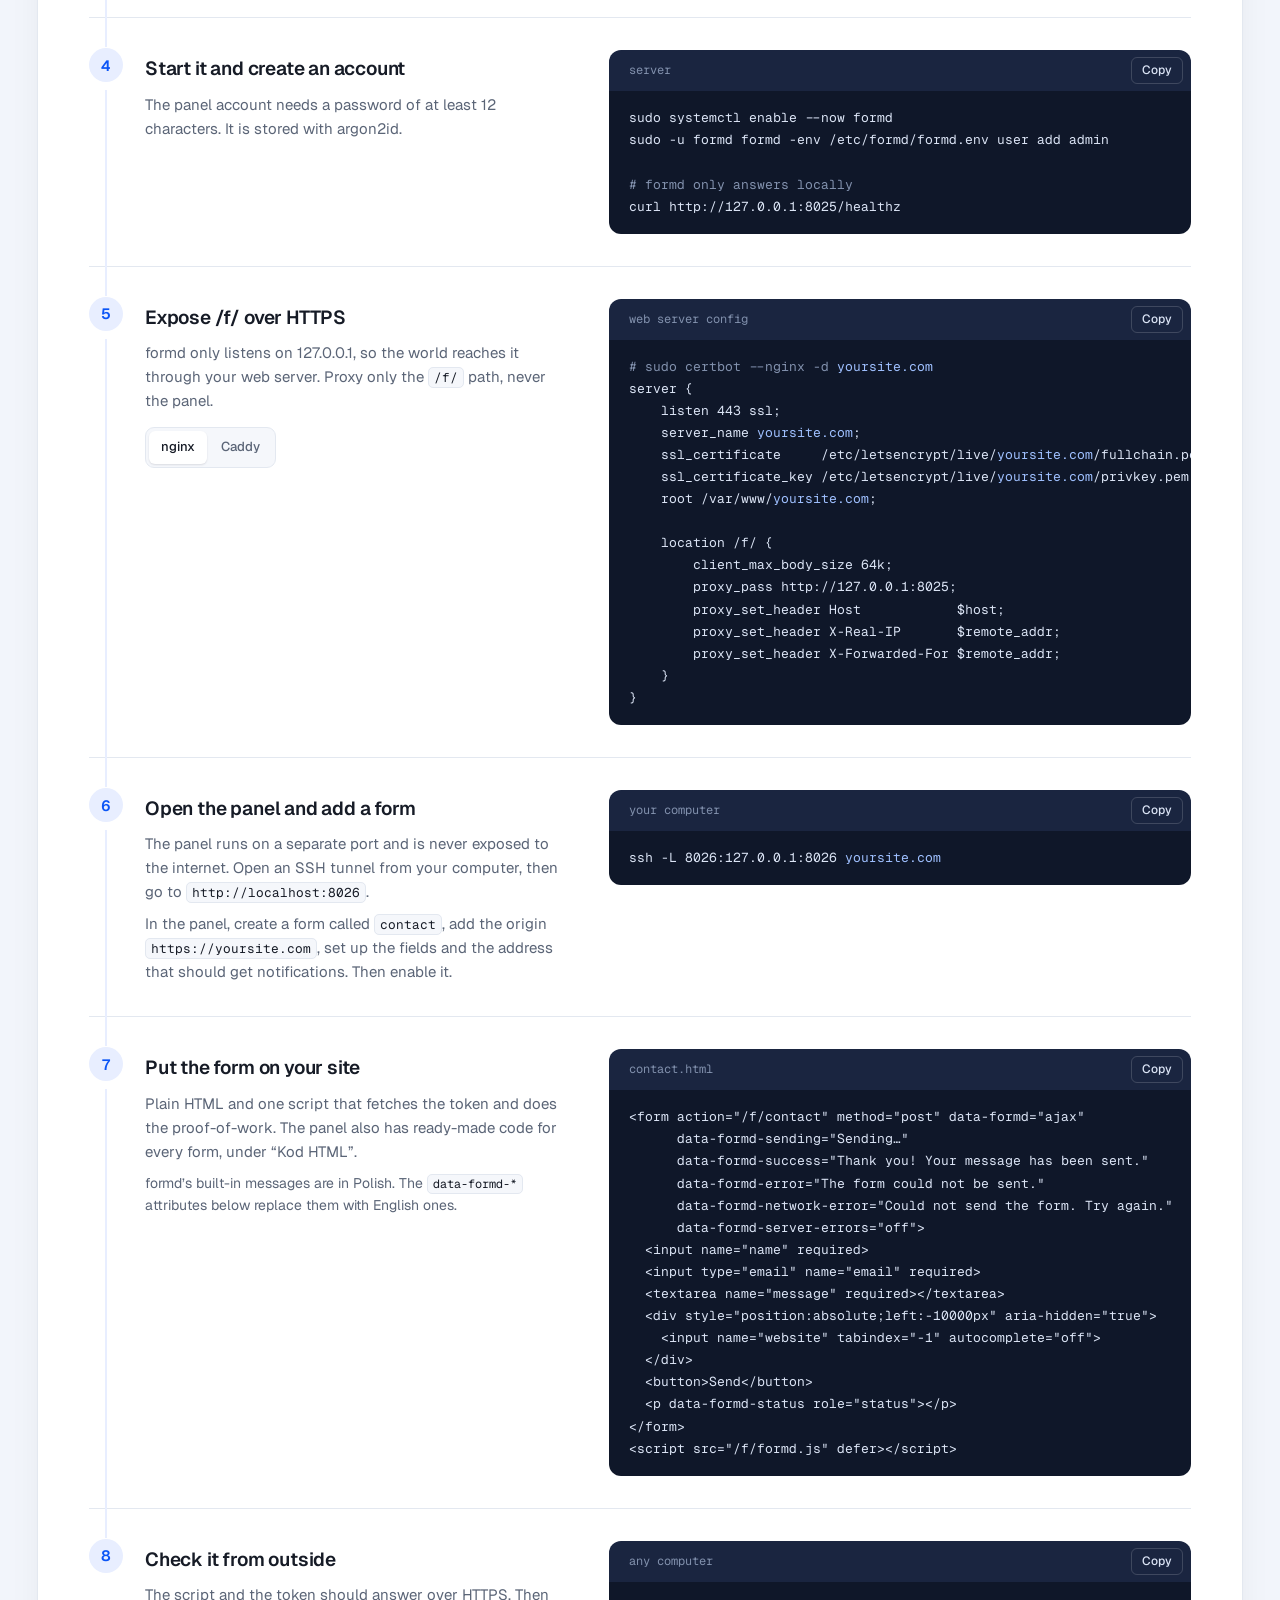
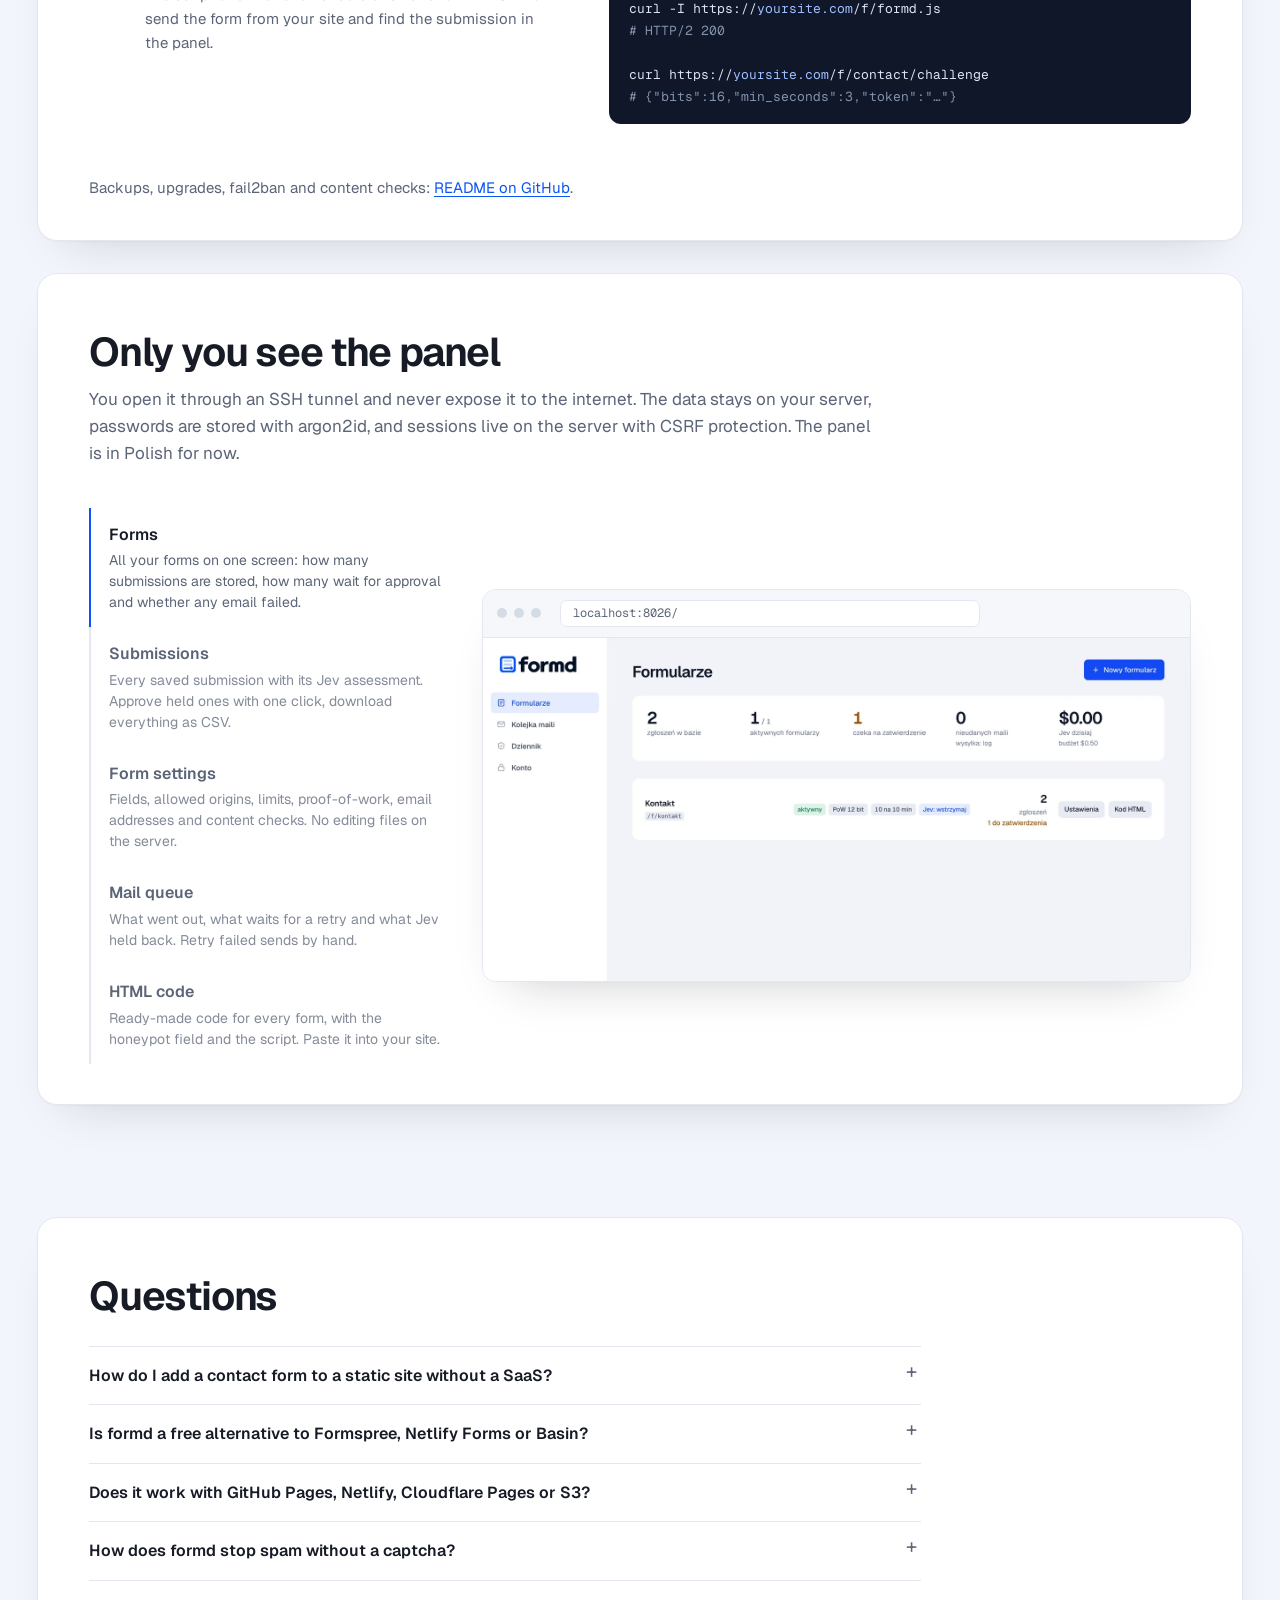
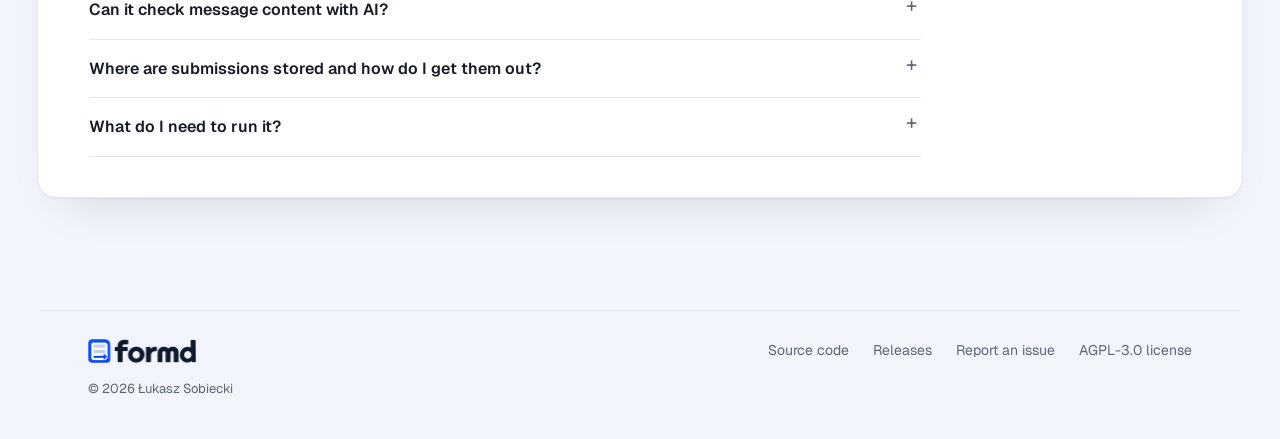
==== commit da4afd05: "Help search engines and AI assistants find and describe formd Add robots.txt that welcomes AI crawle" ====
--- a/docs/index.html
+++ b/docs/index.html
@@ -33,6 +33,99 @@
 <link href="https://fonts.googleapis.com/css2?family=Geist:wght@400..700&family=Geist+Mono:wght@400;500&display=swap" rel="stylesheet">
 <link rel="stylesheet" href="site.css">
 <script src="site.js" defer></script>
+<script type="application/ld+json">
+[
+ {
+  "@context": "https://schema.org",
+  "@type": "SoftwareApplication",
+  "name": "formd",
+  "description": "Self-hosted form backend for static websites: one Go binary that accepts form submissions, filters out bots without a captcha, stores them in SQLite and sends email through your SMTP server or Amazon SES.",
+  "url": "https://formd.top/",
+  "inLanguage": "en",
+  "applicationCategory": "DeveloperApplication",
+  "operatingSystem": "Linux",
+  "softwareVersion": "0.1.0",
+  "downloadUrl": "https://github.com/dc9-dev/formd/releases/latest",
+  "license": "https://www.gnu.org/licenses/agpl-3.0.html",
+  "isAccessibleForFree": true,
+  "offers": {
+   "@type": "Offer",
+   "price": "0",
+   "priceCurrency": "USD"
+  },
+  "author": {
+   "@type": "Person",
+   "name": "Łukasz Sobiecki"
+  },
+  "sameAs": [
+   "https://github.com/dc9-dev/formd"
+  ]
+ },
+ {
+  "@context": "https://schema.org",
+  "@type": "FAQPage",
+  "inLanguage": "en",
+  "mainEntity": [
+   {
+    "@type": "Question",
+    "name": "How do I add a contact form to a static site without a SaaS?",
+    "acceptedAnswer": {
+     "@type": "Answer",
+     "text": "Install formd on a Linux server, proxy the /f/ path through nginx or Caddy over HTTPS, create the form in the panel and paste a plain HTML form with one script tag into your site. The guide above walks through every step for your domain."
+    }
+   },
+   {
+    "@type": "Question",
+    "name": "Is formd a free alternative to Formspree, Netlify Forms or Basin?",
+    "acceptedAnswer": {
+     "@type": "Answer",
+     "text": "Yes. formd is open source under AGPL-3.0 and runs on your own server, so there is no monthly plan and no submission quota other than the limits you set. Submissions stay in an SQLite database on your server instead of a third-party service. The trade-off is that you need a server to run it."
+    }
+   },
+   {
+    "@type": "Question",
+    "name": "Does it work with GitHub Pages, Netlify, Cloudflare Pages or S3?",
+    "acceptedAnswer": {
+     "@type": "Answer",
+     "text": "Yes. The site can stay where it is; formd runs on a subdomain such as forms.yoursite.com on a server you control, and the form posts there. If the site already runs on your own server, formd sits next to it under /f/."
+    }
+   },
+   {
+    "@type": "Question",
+    "name": "How does formd stop spam without a captcha?",
+    "acceptedAnswer": {
+     "@type": "Answer",
+     "text": "Each form gets a signed single-use token and the browser solves a small SHA-256 proof-of-work before sending. The server then checks the origin, rate limits per IP, the minimum fill time, a hidden honeypot field and duplicate content. Bots are told they succeeded, but nothing is saved or emailed."
+    }
+   },
+   {
+    "@type": "Question",
+    "name": "Can it check message content with AI?",
+    "acceptedAnswer": {
+     "@type": "Answer",
+     "text": "Optionally. formd can ask the Polish basal language models running on your own hardware, or Jev through OpenRouter, whether a message is spam, a scam or abusive. Suspicious submissions can be held for approval, tagged or dropped."
+    }
+   },
+   {
+    "@type": "Question",
+    "name": "Where are submissions stored and how do I get them out?",
+    "acceptedAnswer": {
+     "@type": "Answer",
+     "text": "In an SQLite database on your server. You read them in the admin panel, export them as CSV, or use the formd export command. Every submission is also emailed to you through your SMTP server or Amazon SES."
+    }
+   },
+   {
+    "@type": "Question",
+    "name": "What do I need to run it?",
+    "acceptedAnswer": {
+     "@type": "Answer",
+     "text": "A Linux server (x86-64 or ARM64), a domain, nginx or Caddy for HTTPS, and an SMTP account or Amazon SES. formd is a single binary with no other dependencies."
+    }
+   }
+  ]
+ }
+]
+</script>
 </head>
 <body>
 <canvas class="bg" aria-hidden="true"></canvas>
@@ -397,6 +490,19 @@
 </section>
 
 
+<section class="faq card" id="faq" aria-labelledby="faq-h">
+  <h2 id="faq-h">Questions</h2>
+  <div class="faq-list">
+    <details><summary>How do I add a contact form to a static site without a SaaS?</summary><p>Install formd on a Linux server, proxy the /f/ path through nginx or Caddy over HTTPS, create the form in the panel and paste a plain HTML form with one script tag into your site. The guide above walks through every step for your domain.</p></details>
+    <details><summary>Is formd a free alternative to Formspree, Netlify Forms or Basin?</summary><p>Yes. formd is open source under AGPL-3.0 and runs on your own server, so there is no monthly plan and no submission quota other than the limits you set. Submissions stay in an SQLite database on your server instead of a third-party service. The trade-off is that you need a server to run it.</p></details>
+    <details><summary>Does it work with GitHub Pages, Netlify, Cloudflare Pages or S3?</summary><p>Yes. The site can stay where it is; formd runs on a subdomain such as forms.yoursite.com on a server you control, and the form posts there. If the site already runs on your own server, formd sits next to it under /f/.</p></details>
+    <details><summary>How does formd stop spam without a captcha?</summary><p>Each form gets a signed single-use token and the browser solves a small SHA-256 proof-of-work before sending. The server then checks the origin, rate limits per IP, the minimum fill time, a hidden honeypot field and duplicate content. Bots are told they succeeded, but nothing is saved or emailed.</p></details>
+    <details><summary>Can it check message content with AI?</summary><p>Optionally. formd can ask the Polish basal language models running on your own hardware, or Jev through OpenRouter, whether a message is spam, a scam or abusive. Suspicious submissions can be held for approval, tagged or dropped.</p></details>
+    <details><summary>Where are submissions stored and how do I get them out?</summary><p>In an SQLite database on your server. You read them in the admin panel, export them as CSV, or use the formd export command. Every submission is also emailed to you through your SMTP server or Amazon SES.</p></details>
+    <details><summary>What do I need to run it?</summary><p>A Linux server (x86-64 or ARM64), a domain, nginx or Caddy for HTTPS, and an SMTP account or Amazon SES. formd is a single binary with no other dependencies.</p></details>
+  </div>
+</section>
+
 </main>
 
 <footer class="foot">
--- a/docs/site.css
+++ b/docs/site.css
@@ -225,14 +225,14 @@
 /* ---------- install guide ---------- */
 .install, .panel, .model { max-width: var(--max); margin: 0 auto; padding: clamp(64px, 9vw, 112px) var(--gutter) 0; }
 .install h2, .panel h2, .model h2 { font-size: clamp(1.75rem, 1.2rem + 2vw, 2.5rem); font-weight: 650; letter-spacing: -0.03em; line-height: 1.1; }
-.install, .panel.card, .model.card {
+.install, .panel.card, .model.card, .faq.card {
   max-width: calc(var(--max) - 2 * var(--gutter) + 2 * clamp(20px, 4vw, 56px));
   margin-top: clamp(64px, 9vw, 112px);
   padding: clamp(28px, 5vw, 56px) clamp(20px, 4vw, 56px) clamp(24px, 4vw, 40px);
   background: var(--bg); border: 1px solid var(--line); border-radius: 20px;
   box-shadow: 0 1px 2px rgba(22, 27, 38, .04), 0 24px 48px -28px rgba(22, 27, 38, .18);
 }
-@media (max-width: 1240px) { .install, .panel.card, .model.card { margin-left: var(--gutter); margin-right: var(--gutter); } }
+@media (max-width: 1240px) { .install, .panel.card, .model.card, .faq.card { margin-left: var(--gutter); margin-right: var(--gutter); } }
 .install .setup { background: var(--surface); }
 .panel.card { margin-top: clamp(20px, 3vw, 32px); }
 .inst-head p { margin-top: 12px; max-width: 40em; color: var(--muted); font-size: 1.0625rem; }
@@ -322,6 +322,17 @@
 .r-verdict { margin-top: 14px; padding: 10px 12px; border-radius: 9px; background: var(--amber-soft); color: var(--amber); font-size: 0.875rem; }
 @media (max-width: 900px) { .m-grid { grid-template-columns: minmax(0, 1fr); } }
 
+/* ---------- questions ---------- */
+.faq { max-width: var(--max); margin: 0 auto; padding: clamp(64px, 9vw, 112px) var(--gutter) 0; }
+.faq h2 { font-size: clamp(1.75rem, 1.2rem + 2vw, 2.5rem); font-weight: 650; letter-spacing: -0.03em; line-height: 1.1; }
+.faq-list { margin-top: clamp(20px, 3vw, 28px); max-width: 52em; border-top: 1px solid var(--line); }
+.faq details { border-bottom: 1px solid var(--line); }
+.faq summary { cursor: pointer; padding: 16px 28px 16px 0; font-weight: 600; list-style: none; position: relative; }
+.faq summary::-webkit-details-marker { display: none; }
+.faq summary::after { content: "+"; position: absolute; right: 4px; top: 14px; font: 400 1.25rem/1 var(--sans); color: var(--muted); }
+.faq details[open] summary::after { content: "\2212"; }
+.faq details p { padding: 0 0 18px; max-width: 44em; color: var(--muted); }
+
 /* ---------- panel: list on the left, screenshot on the right ---------- */
 .panel-head p { margin-top: 12px; max-width: 46em; color: var(--muted); font-size: 1.0625rem; }
 
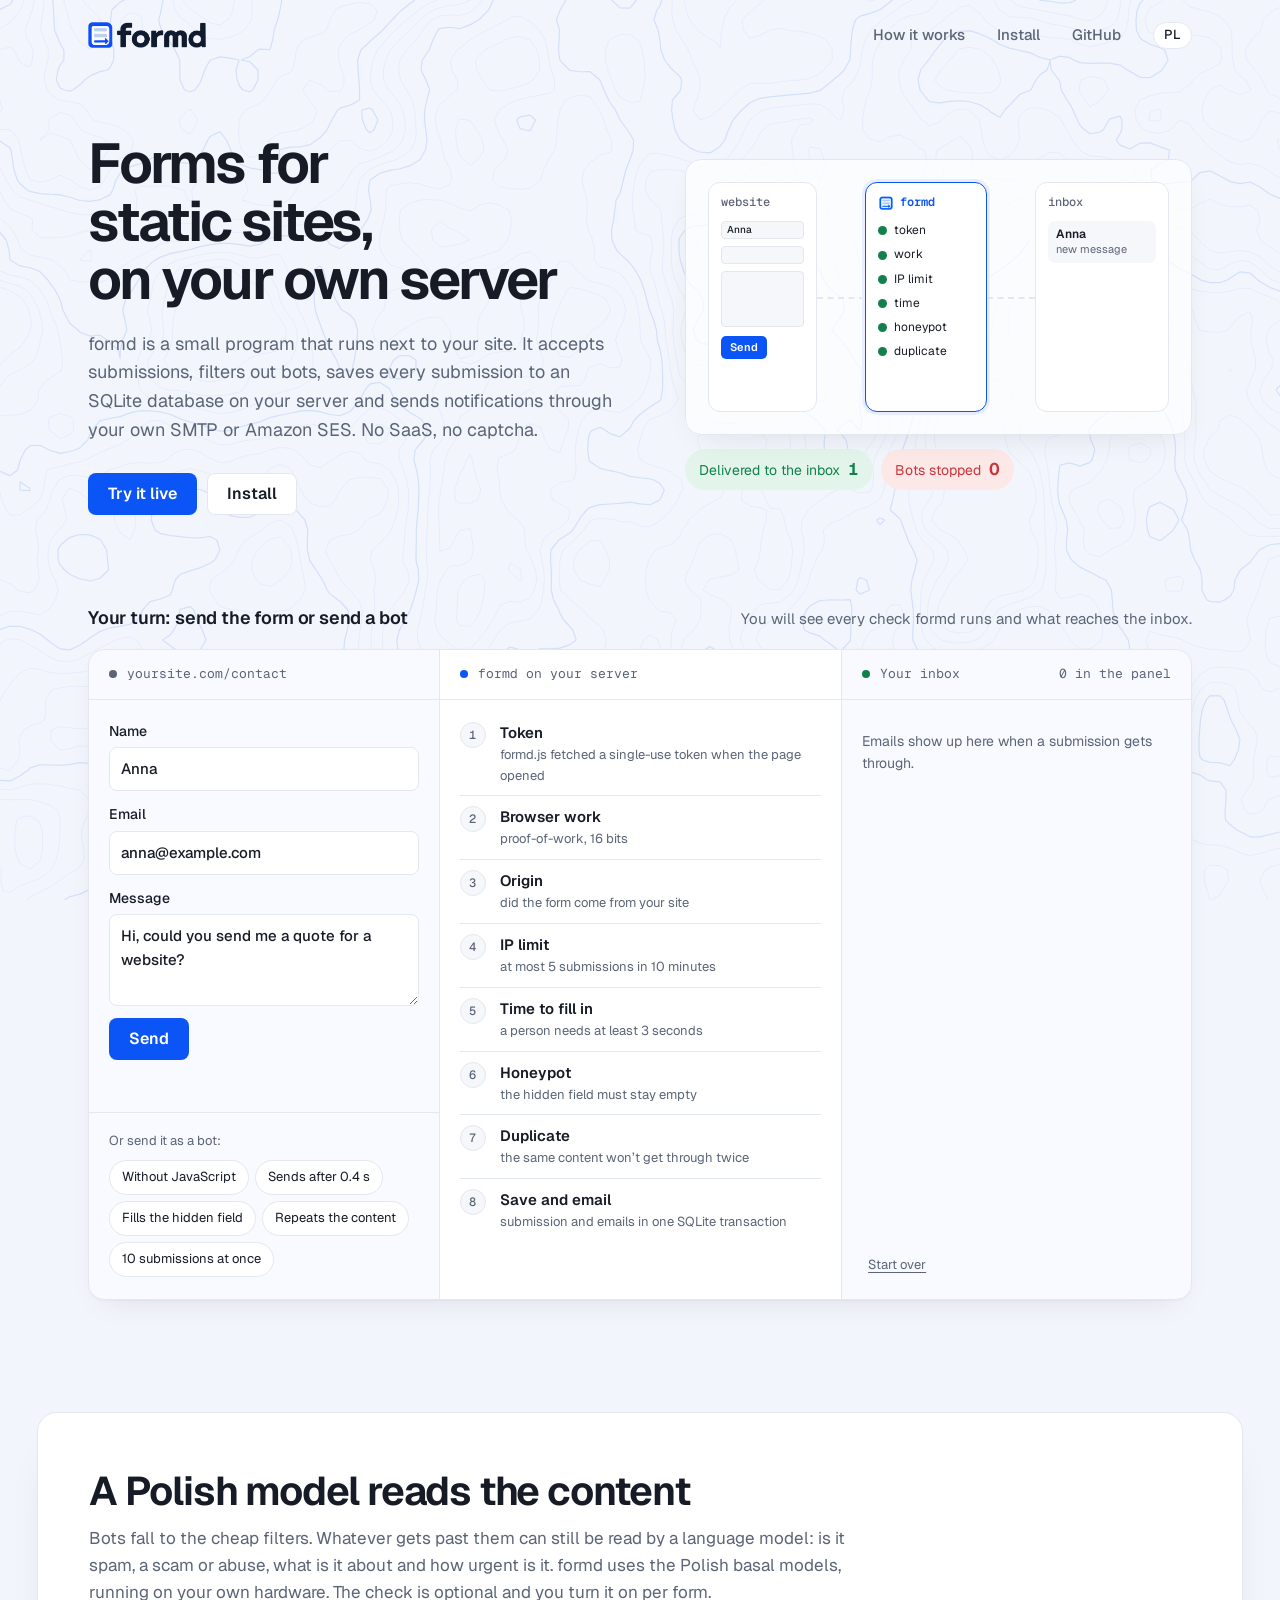
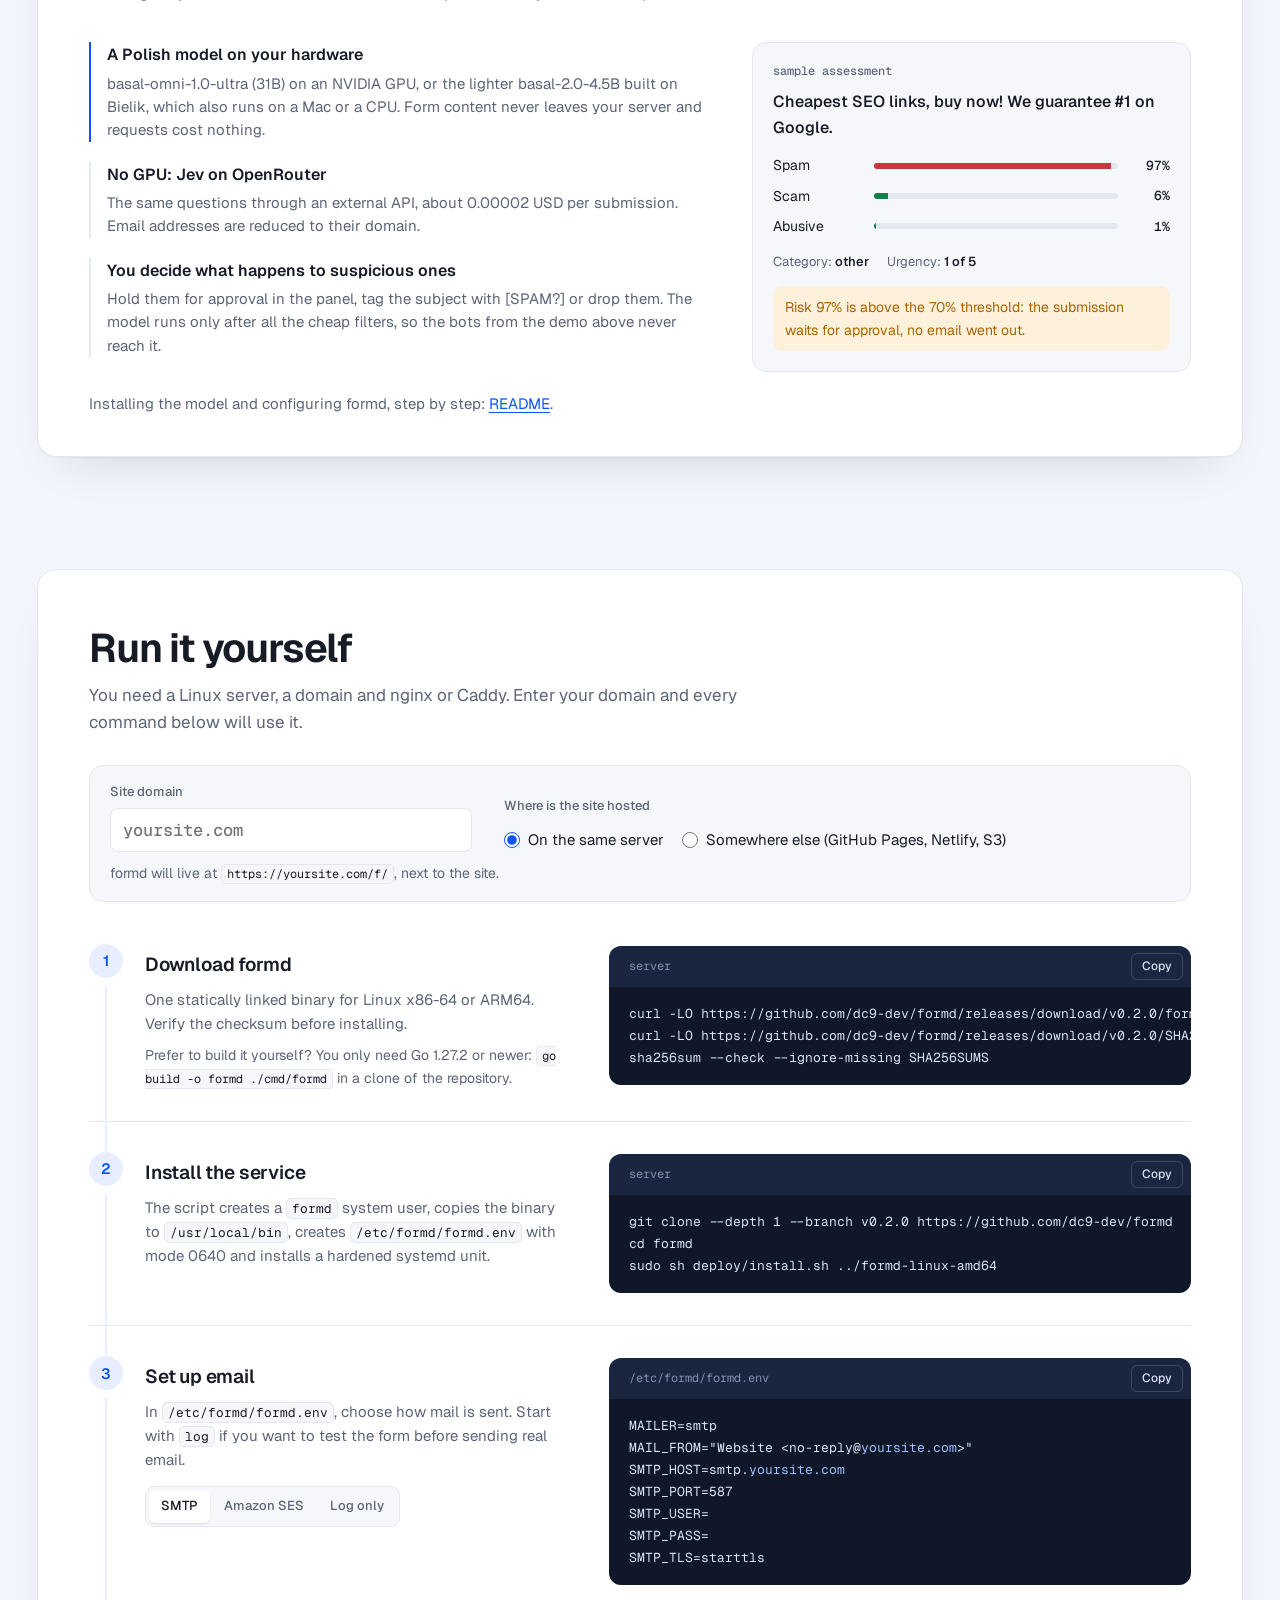
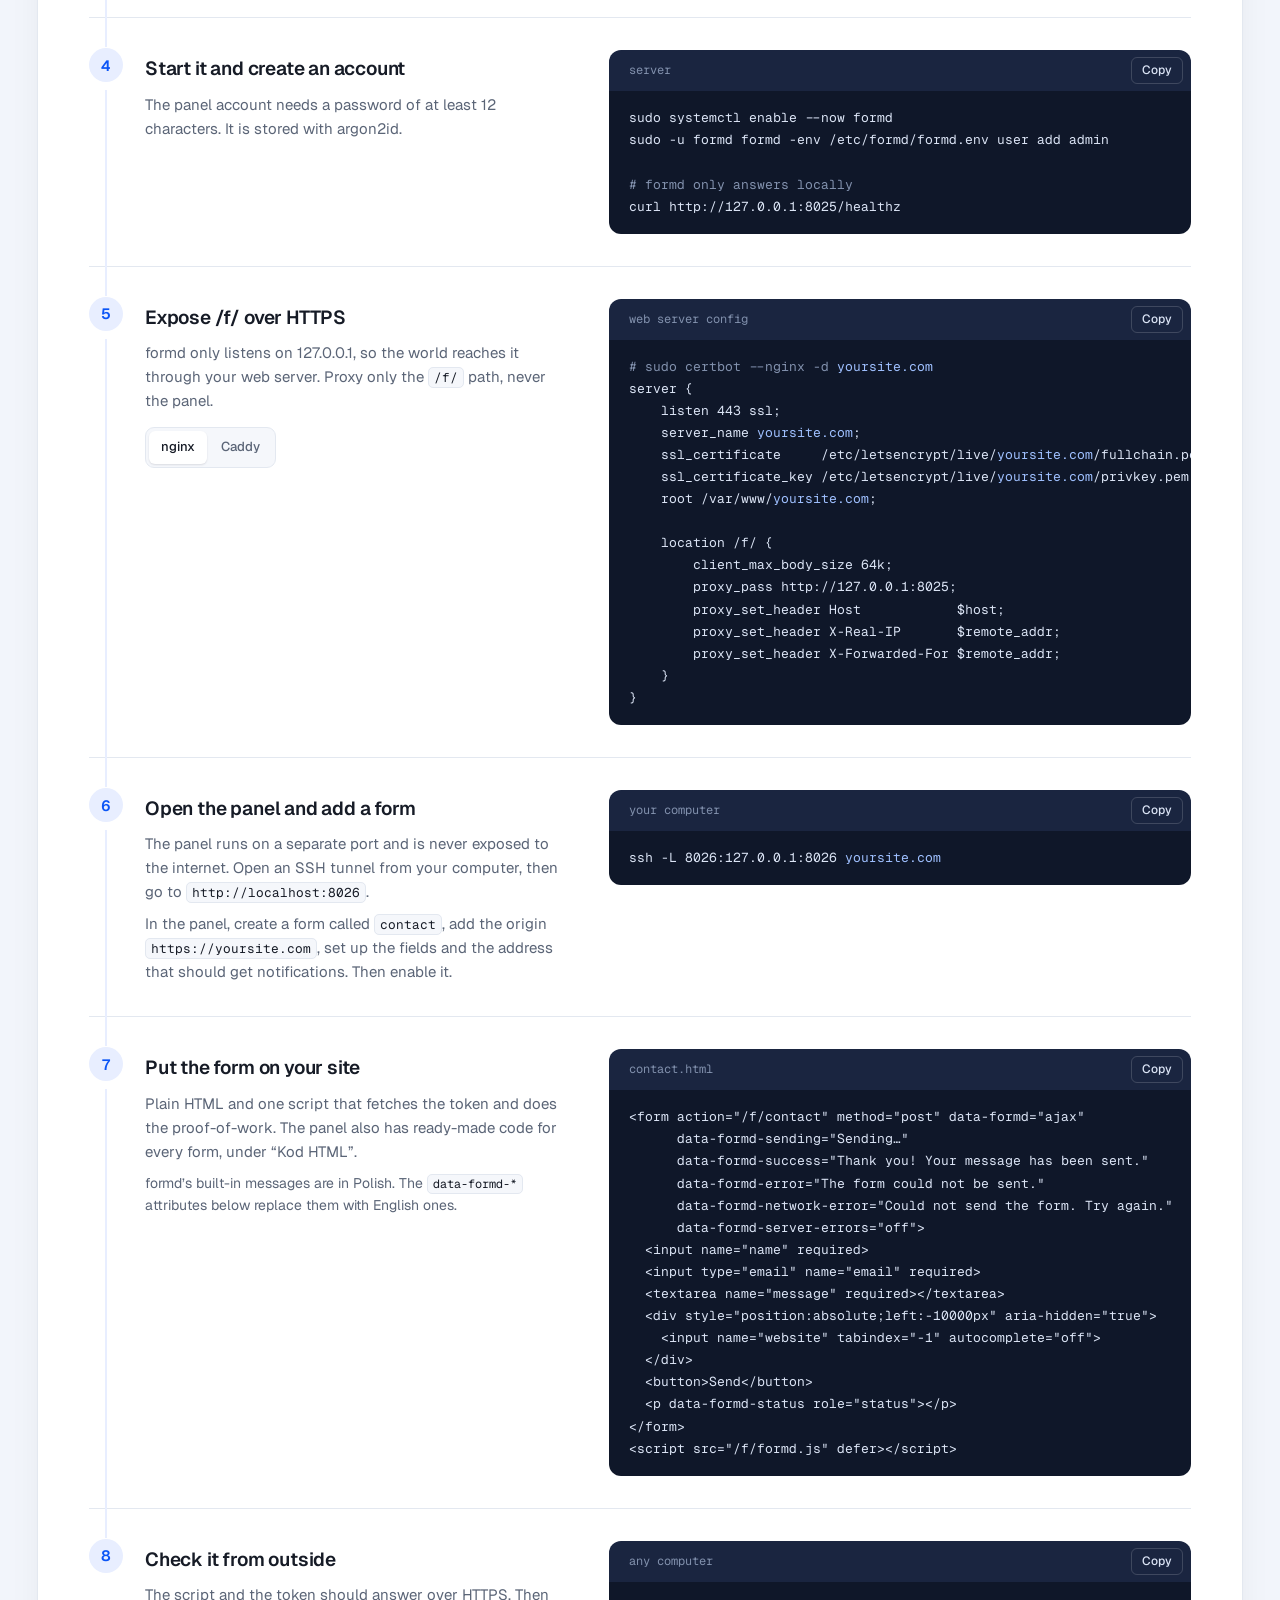
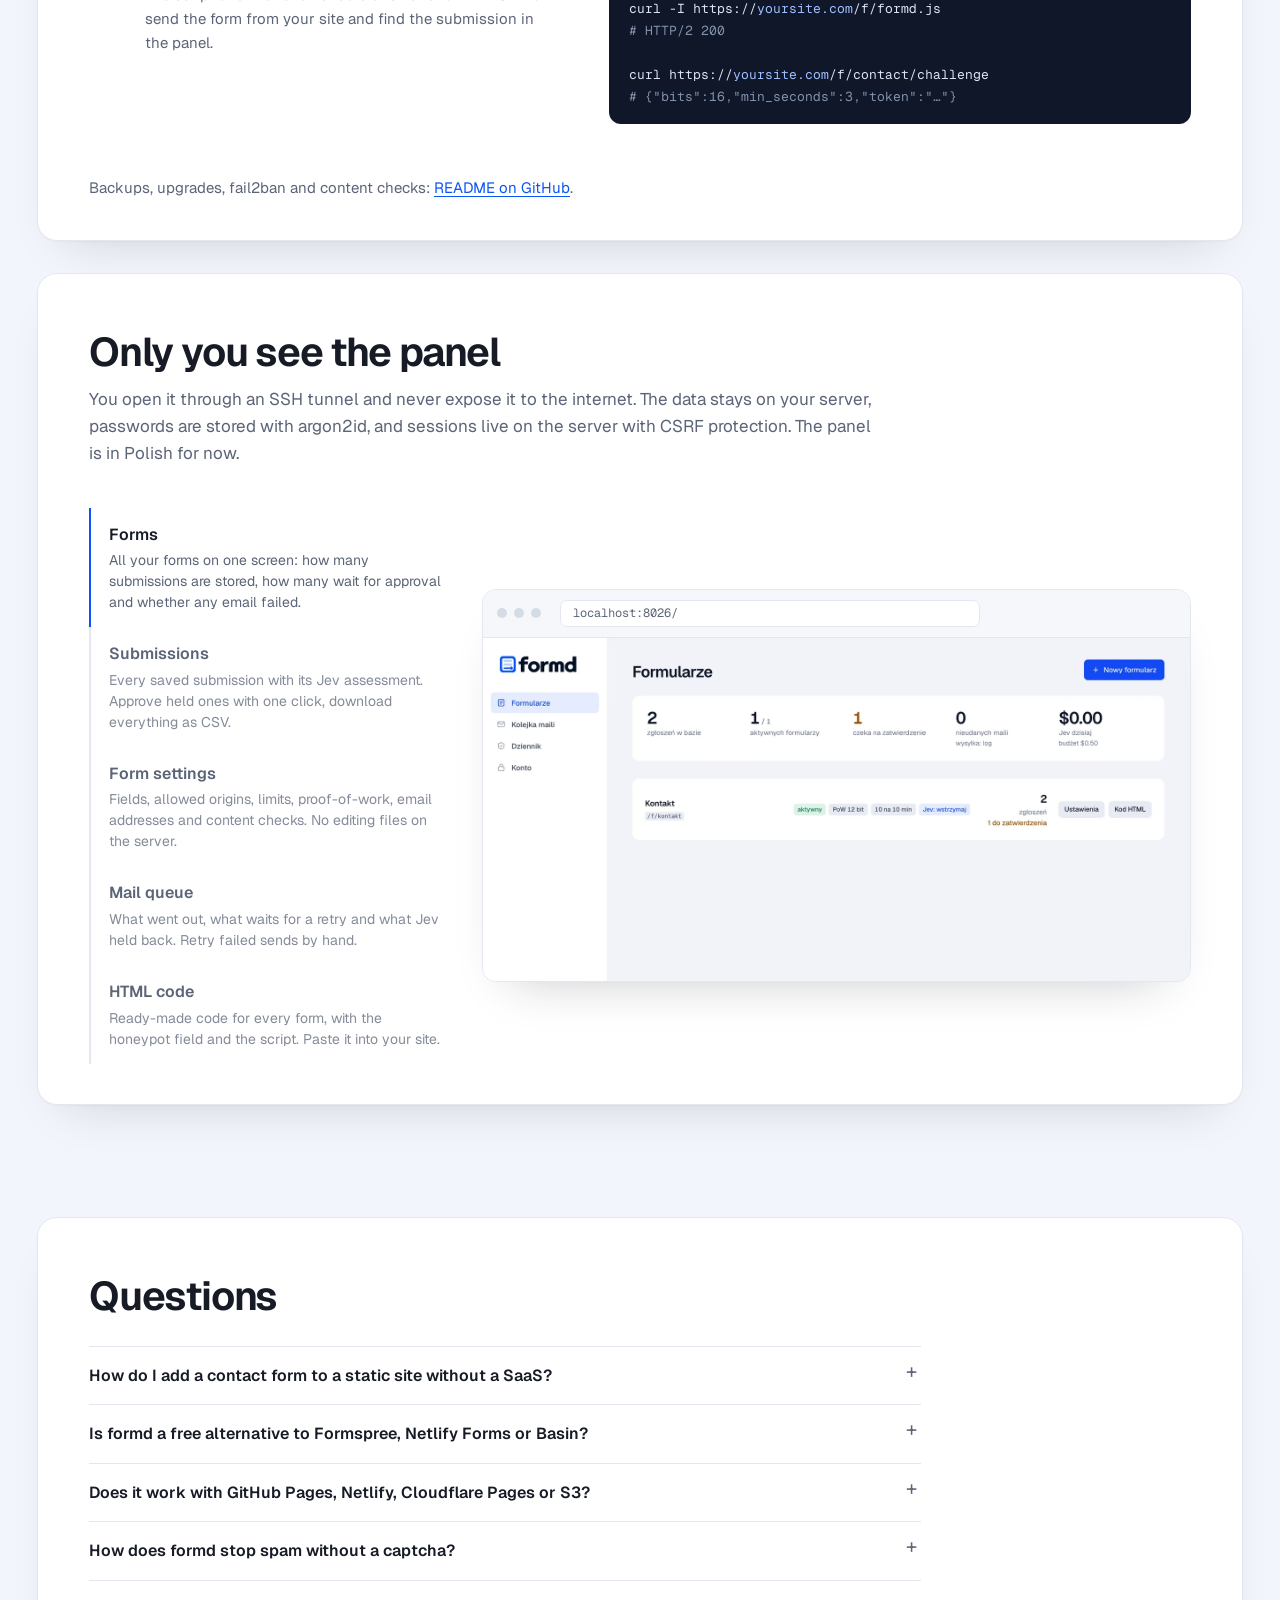
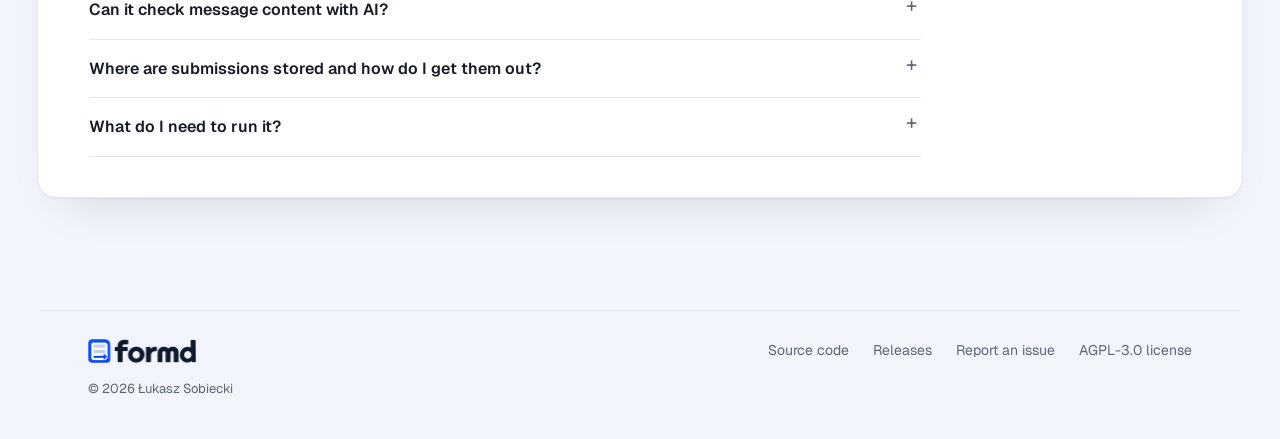
==== commit ffb9d62b: "Point the install guide at v0.2.0 Co-Authored-By: Claude Opus 5.5 (1M context) <noreply@anthropic.co" ====
--- a/docs/index.html
+++ b/docs/index.html
@@ -44,7 +44,7 @@
   "inLanguage": "en",
   "applicationCategory": "DeveloperApplication",
   "operatingSystem": "Linux",
-  "softwareVersion": "0.1.0",
+  "softwareVersion": "0.2.0",
   "downloadUrl": "https://github.com/dc9-dev/formd/releases/latest",
   "license": "https://www.gnu.org/licenses/agpl-3.0.html",
   "isAccessibleForFree": true,
@@ -289,8 +289,8 @@
         <p>One statically linked binary for Linux x86-64 or ARM64. Verify the checksum before installing.</p>
         <p class="g-alt">Prefer to build it yourself? You only need Go 1.27.2 or newer: <code>go build -o formd ./cmd/formd</code> in a clone of the repository.</p>
       </div>
-      <div class="g-code" data-label="server"><pre><code>curl -LO https://github.com/dc9-dev/formd/releases/download/v0.1.0/formd-linux-amd64
-curl -LO https://github.com/dc9-dev/formd/releases/download/v0.1.0/SHA256SUMS
+      <div class="g-code" data-label="server"><pre><code>curl -LO https://github.com/dc9-dev/formd/releases/download/v0.2.0/formd-linux-amd64
+curl -LO https://github.com/dc9-dev/formd/releases/download/v0.2.0/SHA256SUMS
 sha256sum --check --ignore-missing SHA256SUMS</code></pre></div>
     </li>
 
@@ -299,7 +299,7 @@
         <h3>Install the service</h3>
         <p>The script creates a <code>formd</code> system user, copies the binary to <code>/usr/local/bin</code>, creates <code>/etc/formd/formd.env</code> with mode 0640 and installs a hardened systemd unit.</p>
       </div>
-      <div class="g-code" data-label="server"><pre><code>git clone --depth 1 --branch v0.1.0 https://github.com/dc9-dev/formd
+      <div class="g-code" data-label="server"><pre><code>git clone --depth 1 --branch v0.2.0 https://github.com/dc9-dev/formd
 cd formd
 sudo sh deploy/install.sh ../formd-linux-amd64</code></pre></div>
     </li>
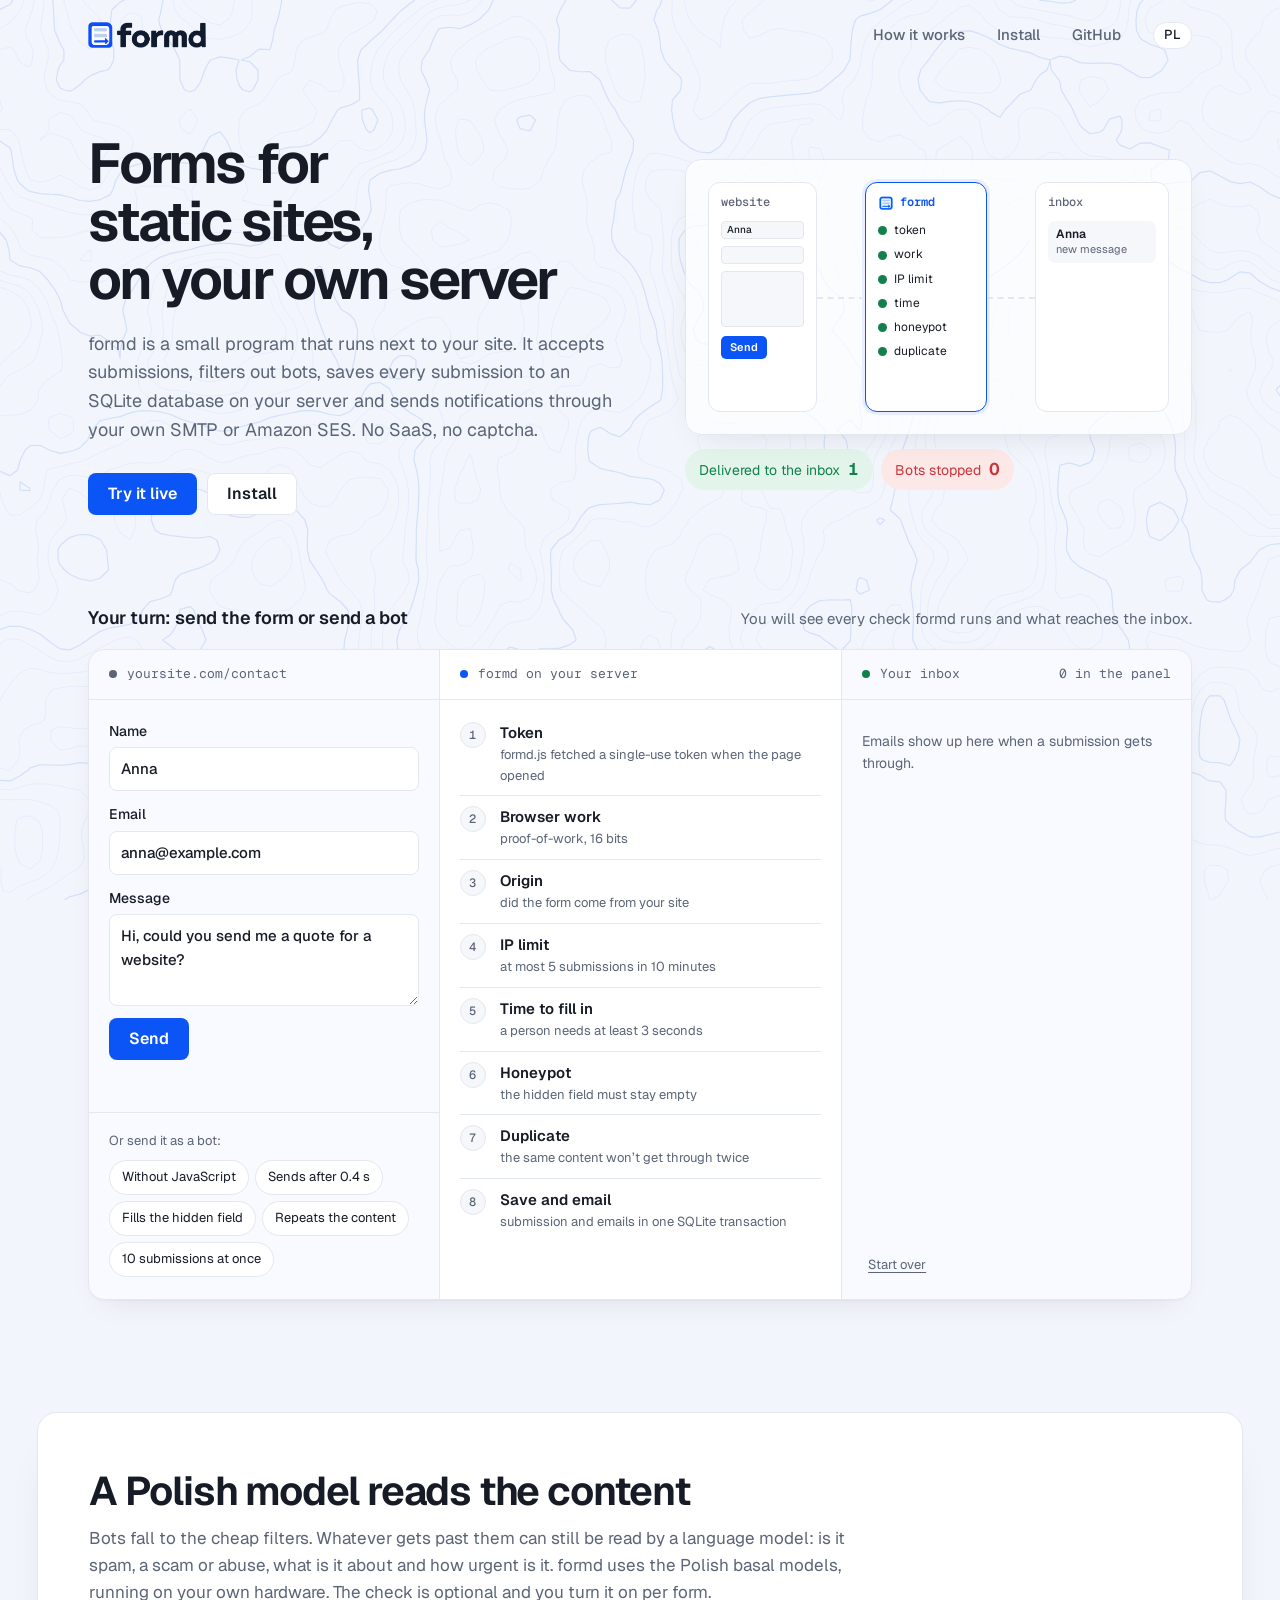
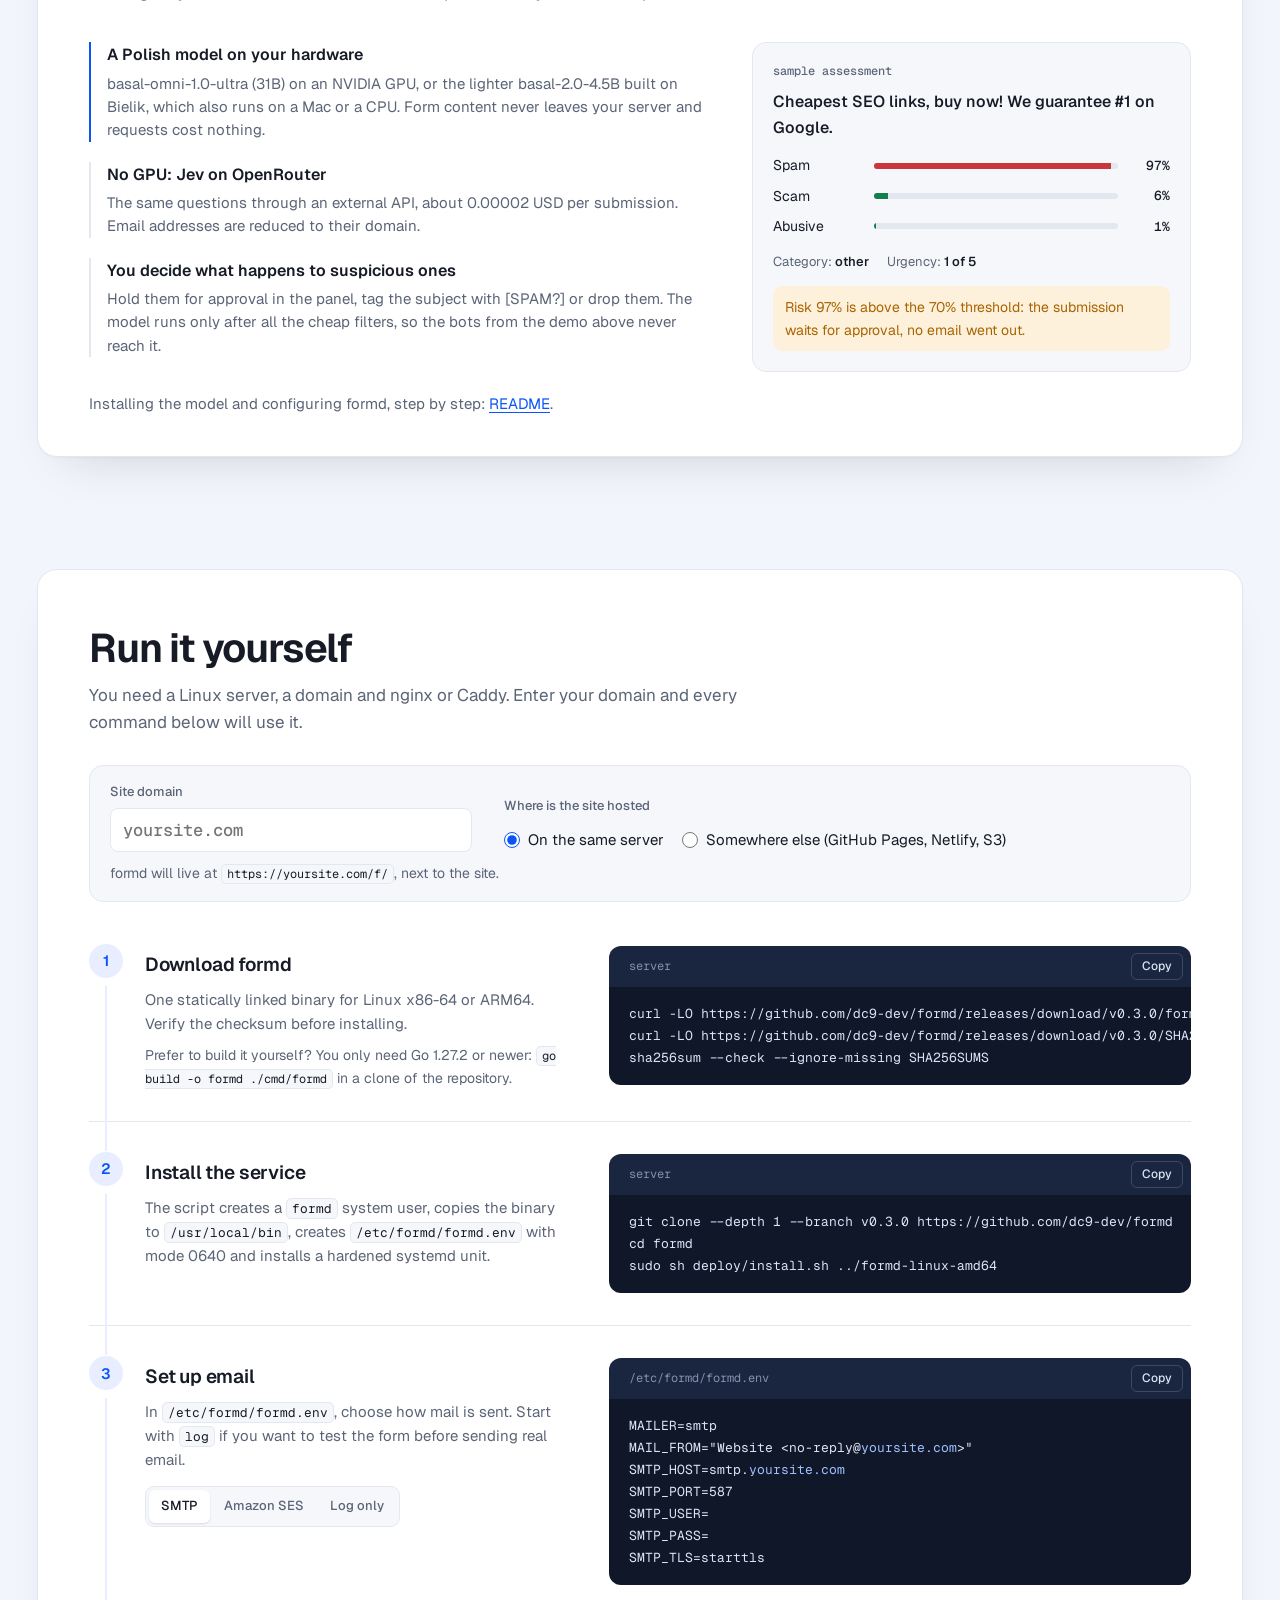
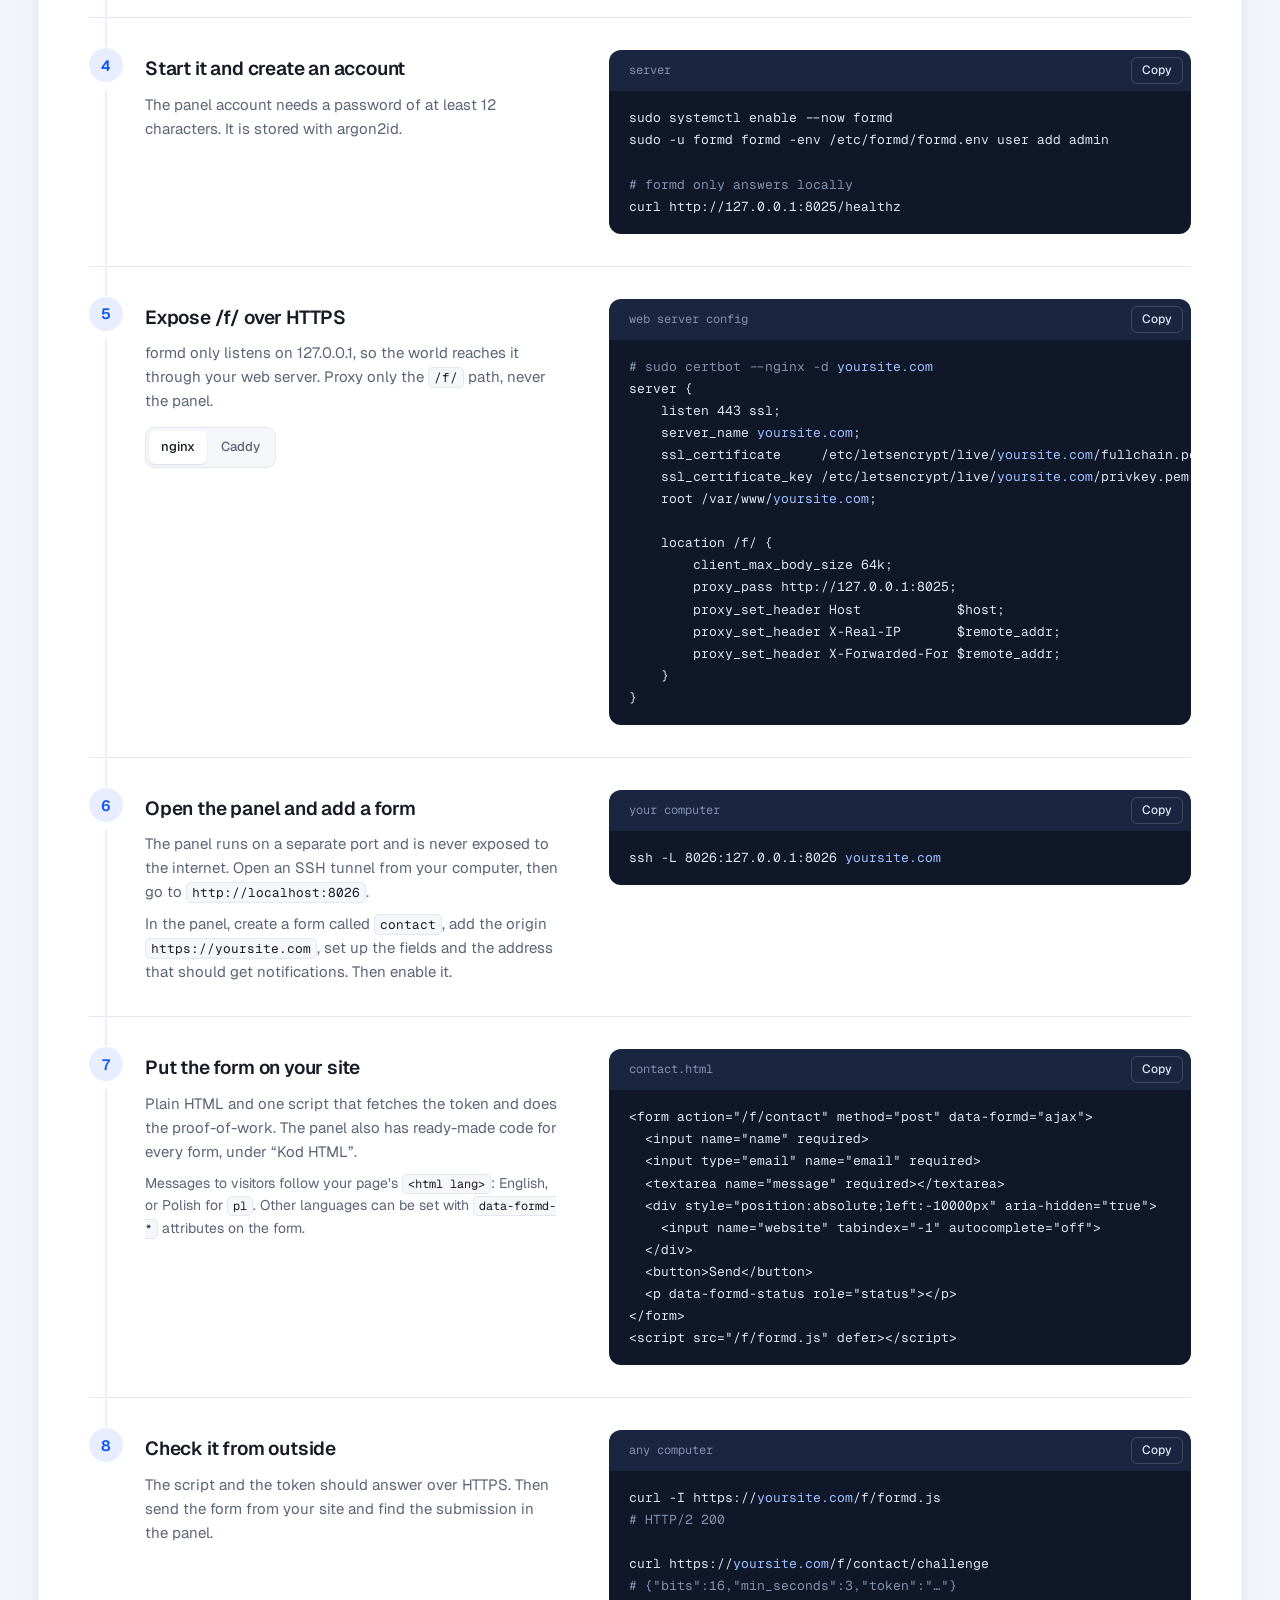
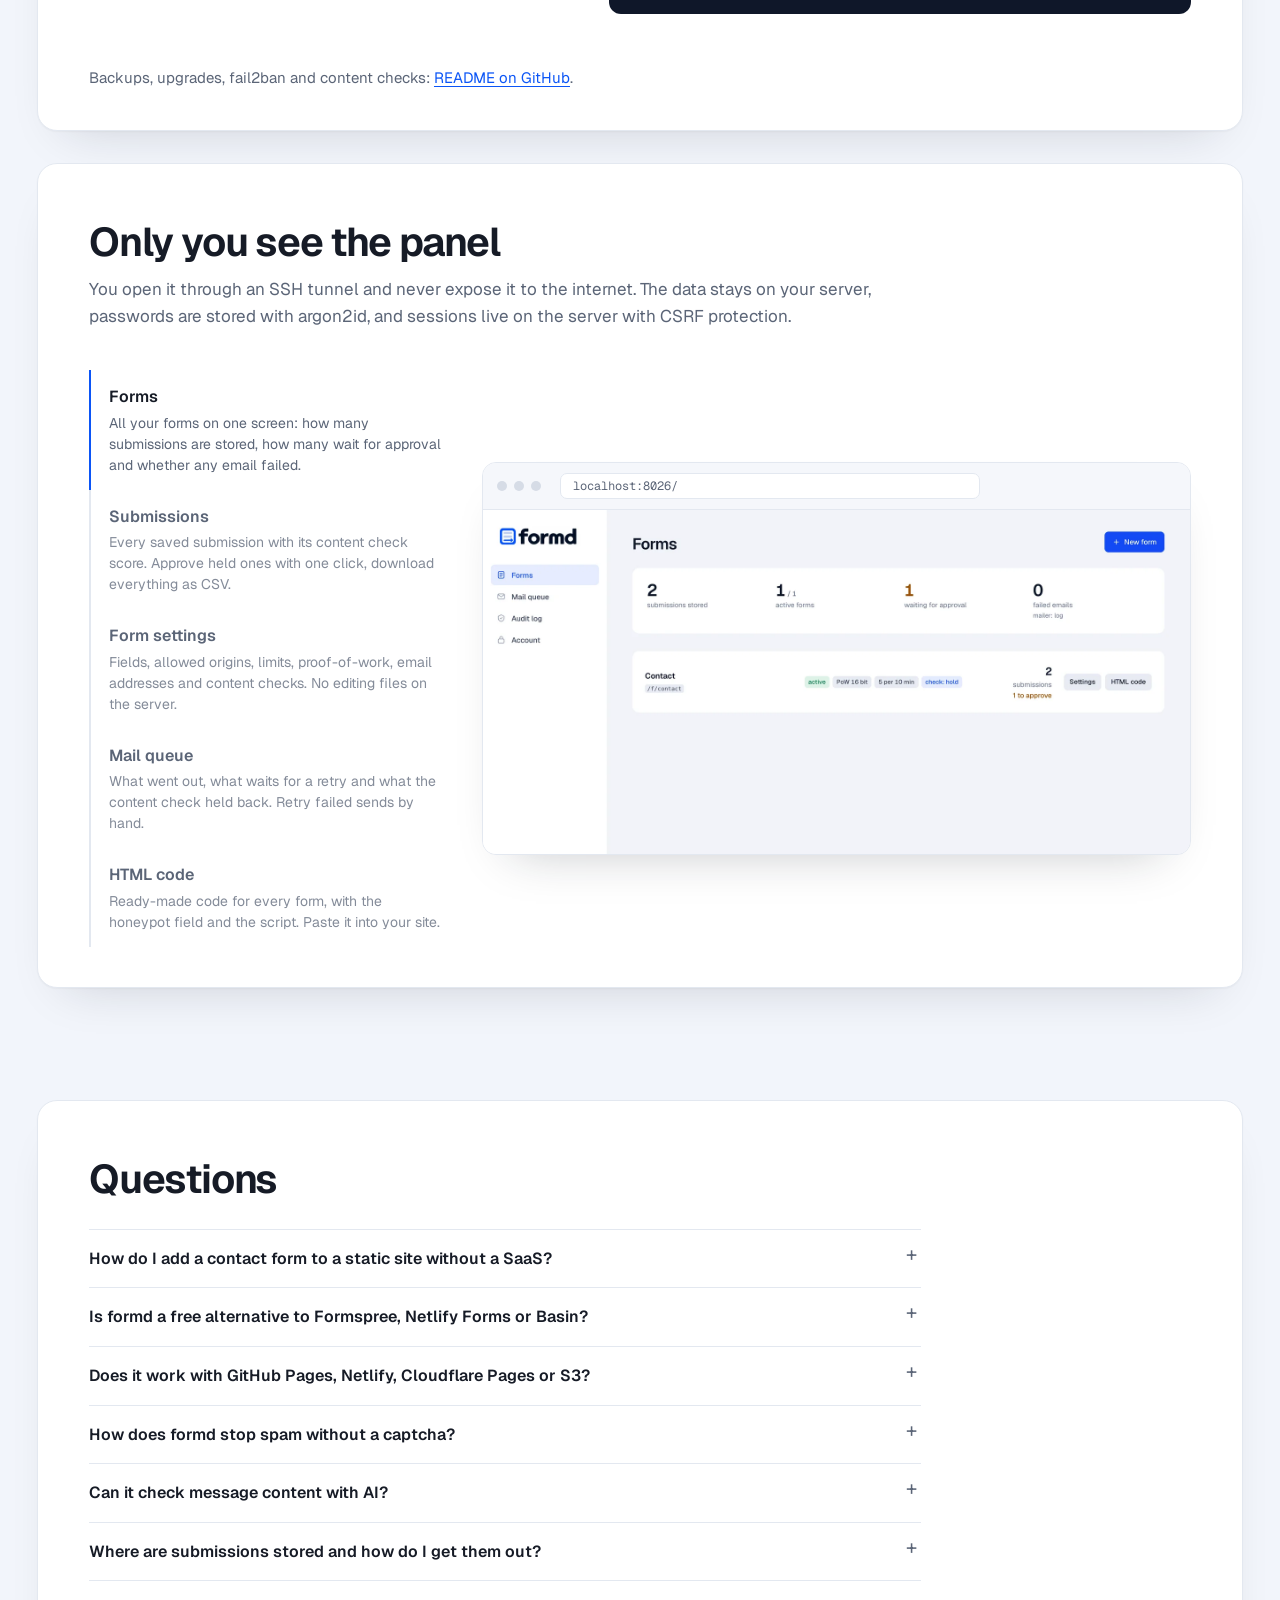
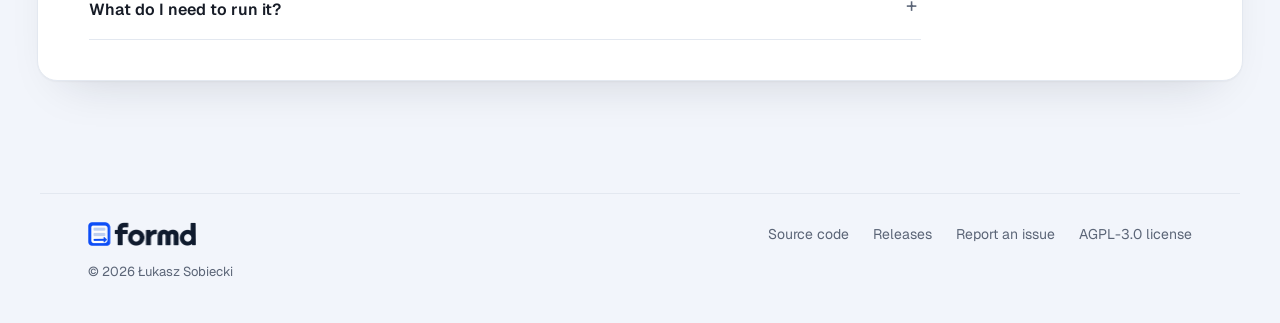
==== commit f5a7f5ce: "Show the English panel on the site and document languages Co-Authored-By: Claude Opus 5.5 (1M contex" ====
--- a/docs/index.html
+++ b/docs/index.html
@@ -44,7 +44,7 @@
   "inLanguage": "en",
   "applicationCategory": "DeveloperApplication",
   "operatingSystem": "Linux",
-  "softwareVersion": "0.2.0",
+  "softwareVersion": "0.3.0",
   "downloadUrl": "https://github.com/dc9-dev/formd/releases/latest",
   "license": "https://www.gnu.org/licenses/agpl-3.0.html",
   "isAccessibleForFree": true,
@@ -289,8 +289,8 @@
         <p>One statically linked binary for Linux x86-64 or ARM64. Verify the checksum before installing.</p>
         <p class="g-alt">Prefer to build it yourself? You only need Go 1.27.2 or newer: <code>go build -o formd ./cmd/formd</code> in a clone of the repository.</p>
       </div>
-      <div class="g-code" data-label="server"><pre><code>curl -LO https://github.com/dc9-dev/formd/releases/download/v0.2.0/formd-linux-amd64
-curl -LO https://github.com/dc9-dev/formd/releases/download/v0.2.0/SHA256SUMS
+      <div class="g-code" data-label="server"><pre><code>curl -LO https://github.com/dc9-dev/formd/releases/download/v0.3.0/formd-linux-amd64
+curl -LO https://github.com/dc9-dev/formd/releases/download/v0.3.0/SHA256SUMS
 sha256sum --check --ignore-missing SHA256SUMS</code></pre></div>
     </li>
 
@@ -299,7 +299,7 @@
         <h3>Install the service</h3>
         <p>The script creates a <code>formd</code> system user, copies the binary to <code>/usr/local/bin</code>, creates <code>/etc/formd/formd.env</code> with mode 0640 and installs a hardened systemd unit.</p>
       </div>
-      <div class="g-code" data-label="server"><pre><code>git clone --depth 1 --branch v0.2.0 https://github.com/dc9-dev/formd
+      <div class="g-code" data-label="server"><pre><code>git clone --depth 1 --branch v0.3.0 https://github.com/dc9-dev/formd
 cd formd
 sudo sh deploy/install.sh ../formd-linux-amd64</code></pre></div>
     </li>
@@ -405,15 +405,10 @@
       <div class="g-text">
         <h3>Put the form on your site</h3>
         <p>Plain HTML and one script that fetches the token and does the proof-of-work. The panel also has ready-made code for every form, under “Kod HTML”.</p>
-        <p class="g-alt">formd’s built-in messages are in Polish. The <code>data-formd-*</code> attributes below replace them with English ones.</p>
+        <p class="g-alt">Messages to visitors follow your page’s <code>&lt;html lang&gt;</code>: English, or Polish for <code>pl</code>. Other languages can be set with <code>data-formd-*</code> attributes on the form.</p>
         <p class="g-alt" data-variant="other" hidden>If your site sends a CSP header, add <code><span data-h>forms.yoursite.com</span></code> to <code>script-src</code>, <code>connect-src</code> and <code>form-action</code>.</p>
       </div>
-      <div class="g-code" data-label="contact.html"><pre><code>&lt;form action="<span data-base></span>/f/contact" method="post" data-formd="ajax"
-      data-formd-sending="Sending…"
-      data-formd-success="Thank you! Your message has been sent."
-      data-formd-error="The form could not be sent."
-      data-formd-network-error="Could not send the form. Try again."
-      data-formd-server-errors="off"&gt;
+      <div class="g-code" data-label="contact.html"><pre><code>&lt;form action="<span data-base></span>/f/contact" method="post" data-formd="ajax"&gt;
   &lt;input name="name" required&gt;
   &lt;input type="email" name="email" required&gt;
   &lt;textarea name="message" required&gt;&lt;/textarea&gt;
@@ -445,7 +440,7 @@
 <section class="panel card" id="panel" aria-labelledby="panel-h">
   <div class="panel-head">
     <h2 id="panel-h">Only you see the&nbsp;panel</h2>
-    <p>You open it through an SSH tunnel and never expose it to the internet. The data stays on your server, passwords are stored with argon2id, and sessions live on the server with CSRF protection. The panel is in Polish for now.</p>
+    <p>You open it through an SSH tunnel and never expose it to the internet. The data stays on your server, passwords are stored with argon2id, and sessions live on the server with CSRF protection.</p>
   </div>
 
   <div class="shots">
@@ -454,13 +449,13 @@
         <b>Forms</b><span>All your forms on one screen: how many submissions are stored, how many wait for approval and whether any email failed.</span>
       </button>
       <button type="button" role="tab" id="st-1" aria-controls="sp-1" aria-selected="false" tabindex="-1">
-        <b>Submissions</b><span>Every saved submission with its Jev assessment. Approve held ones with one click, download everything as CSV.</span>
+        <b>Submissions</b><span>Every saved submission with its content check score. Approve held ones with one click, download everything as CSV.</span>
       </button>
       <button type="button" role="tab" id="st-2" aria-controls="sp-2" aria-selected="false" tabindex="-1">
         <b>Form settings</b><span>Fields, allowed origins, limits, proof-of-work, email addresses and content checks. No editing files on the server.</span>
       </button>
       <button type="button" role="tab" id="st-3" aria-controls="sp-3" aria-selected="false" tabindex="-1">
-        <b>Mail queue</b><span>What went out, what waits for a retry and what Jev held back. Retry failed sends by hand.</span>
+        <b>Mail queue</b><span>What went out, what waits for a retry and what the content check held back. Retry failed sends by hand.</span>
       </button>
       <button type="button" role="tab" id="st-4" aria-controls="sp-4" aria-selected="false" tabindex="-1">
         <b>HTML code</b><span>Ready-made code for every form, with the honeypot field and the script. Paste it into your site.</span>
@@ -470,19 +465,19 @@
       <div class="browser-bar" aria-hidden="true"><i></i><i></i><i></i><span class="url" data-url>localhost:8026/</span></div>
       <div class="shot-stage">
         <div role="tabpanel" id="sp-0" aria-labelledby="st-0" data-url="localhost:8026/">
-          <img src="assets/panel-forms.webp" alt="List of forms with counters: stored submissions, active forms, submissions awaiting approval, failed emails and today's Jev cost" width="1600" height="778" loading="lazy">
-        </div>
-        <div role="tabpanel" id="sp-1" aria-labelledby="st-1" data-url="localhost:8026/forms/kontakt/submissions" hidden>
-          <img src="assets/panel-submissions.webp" alt="Submissions of the Kontakt form: a held submission with a 93% spam score from Jev and an approve-and-send button, and a regular submission from Anna" width="1600" height="778" loading="lazy">
-        </div>
-        <div role="tabpanel" id="sp-2" aria-labelledby="st-2" data-url="localhost:8026/forms/kontakt" hidden>
-          <img src="assets/panel-settings.webp" alt="Settings of the Kontakt form: name, allowed origins, redirects and the list of fields with type, required flag and character limit" width="1600" height="778" loading="lazy">
+          <img src="assets/panel-forms-en.webp" alt="List of forms with counters: stored submissions, active forms, submissions waiting for approval and failed emails, and the Contact form with its settings" width="1600" height="778" loading="lazy">
+        </div>
+        <div role="tabpanel" id="sp-1" aria-labelledby="st-1" data-url="localhost:8026/forms/contact/submissions" hidden>
+          <img src="assets/panel-submissions-en.webp" alt="Submissions of the Contact form: a regular enquiry from Anna Smith, and a held SEO offer with a 93% spam score and an Approve and send button" width="1600" height="778" loading="lazy">
+        </div>
+        <div role="tabpanel" id="sp-2" aria-labelledby="st-2" data-url="localhost:8026/forms/contact" hidden>
+          <img src="assets/panel-settings-en.webp" alt="Settings of the Contact form: name, allowed origins, redirects and the list of fields with type, required flag and character limit" width="1600" height="778" loading="lazy">
         </div>
         <div role="tabpanel" id="sp-3" aria-labelledby="st-3" data-url="localhost:8026/outbox" hidden>
-          <img src="assets/panel-outbox.webp" alt="Mail queue with Pending, Sent, Failed and Held filters and two emails: one held, one sent" width="1600" height="778" loading="lazy">
-        </div>
-        <div role="tabpanel" id="sp-4" aria-labelledby="st-4" data-url="localhost:8026/forms/kontakt/snippet" hidden>
-          <img src="assets/panel-snippet.webp" alt="Ready-made HTML code for the Kontakt form with the honeypot field and the formd.js script" width="1600" height="778" loading="lazy">
+          <img src="assets/panel-outbox-en.webp" alt="Mail queue with Pending, Sent, Failed and Held filters: the notification and confirmation for Anna were sent, the ones for the SEO offer are held" width="1600" height="778" loading="lazy">
+        </div>
+        <div role="tabpanel" id="sp-4" aria-labelledby="st-4" data-url="localhost:8026/forms/contact/snippet" hidden>
+          <img src="assets/panel-snippet-en.webp" alt="Ready-made HTML code for the Contact form with the honeypot field and the formd.js script" width="1600" height="778" loading="lazy">
         </div>
       </div>
     </div>
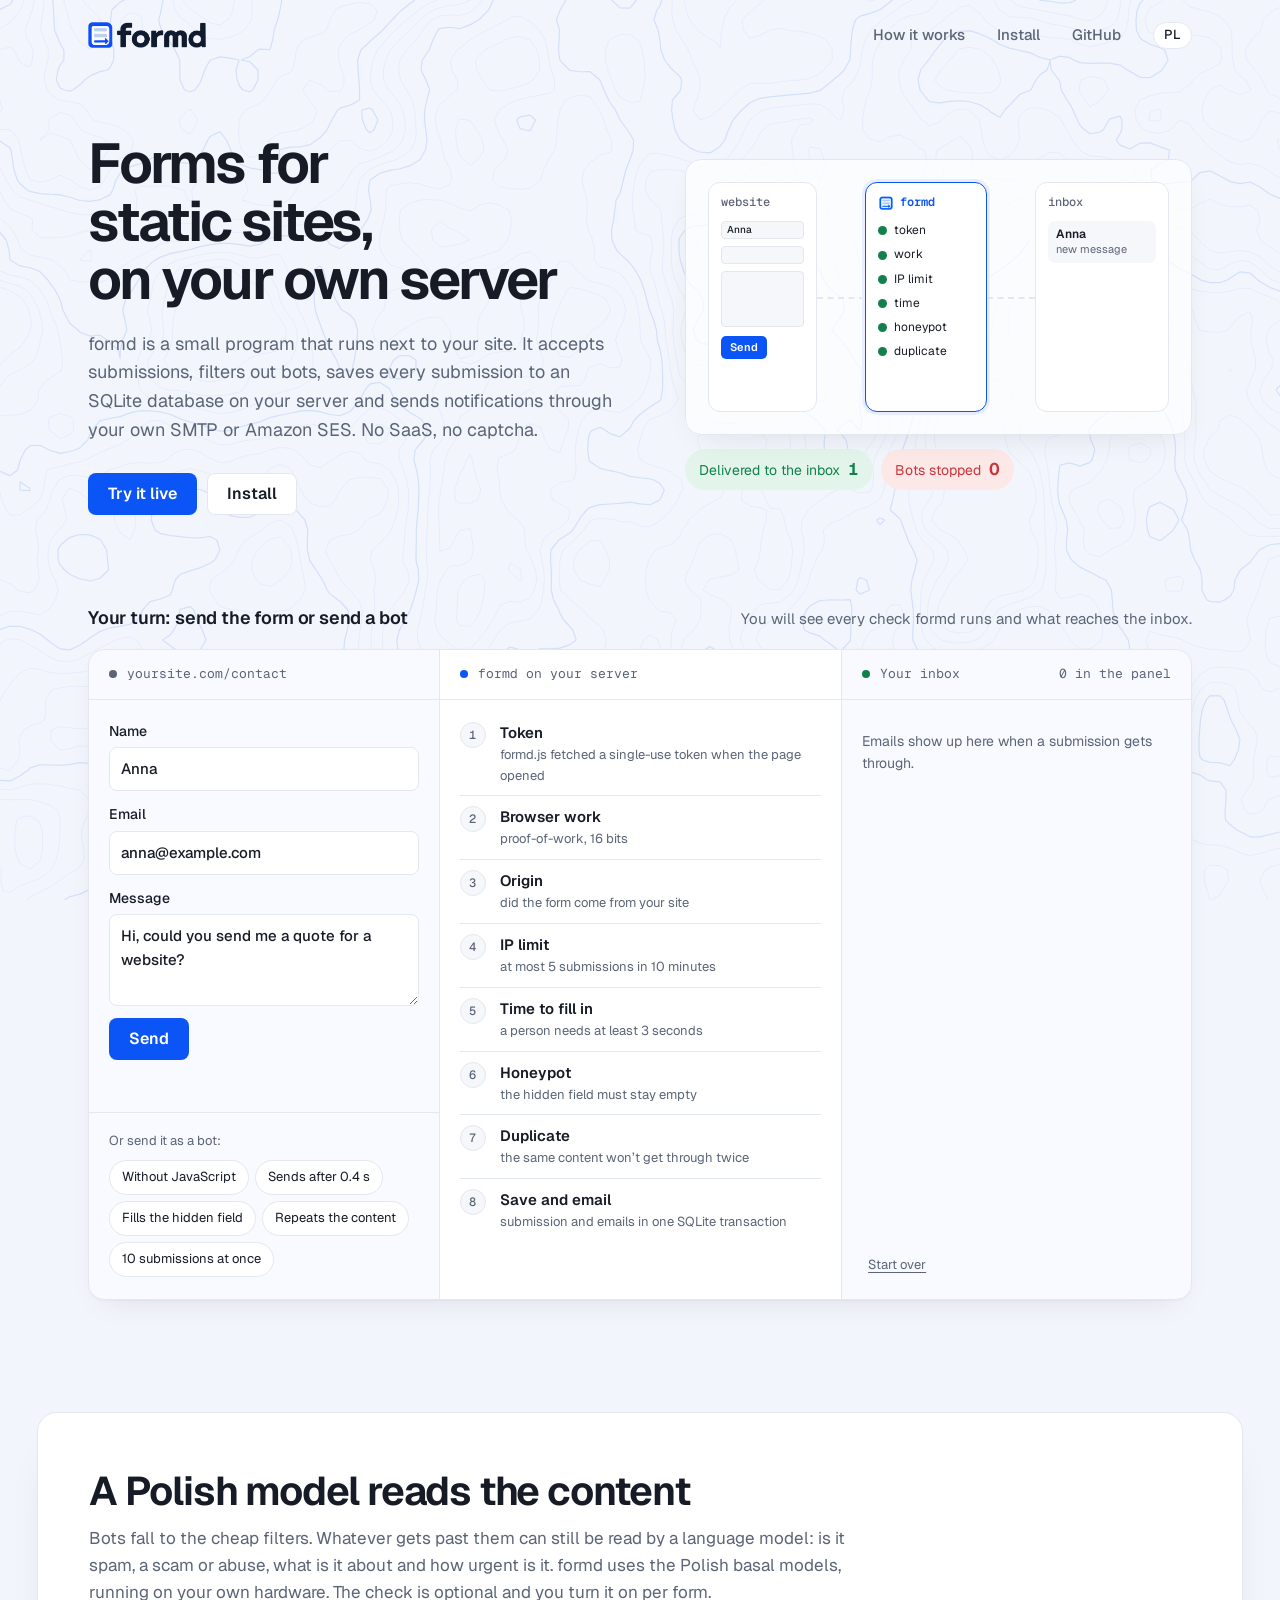
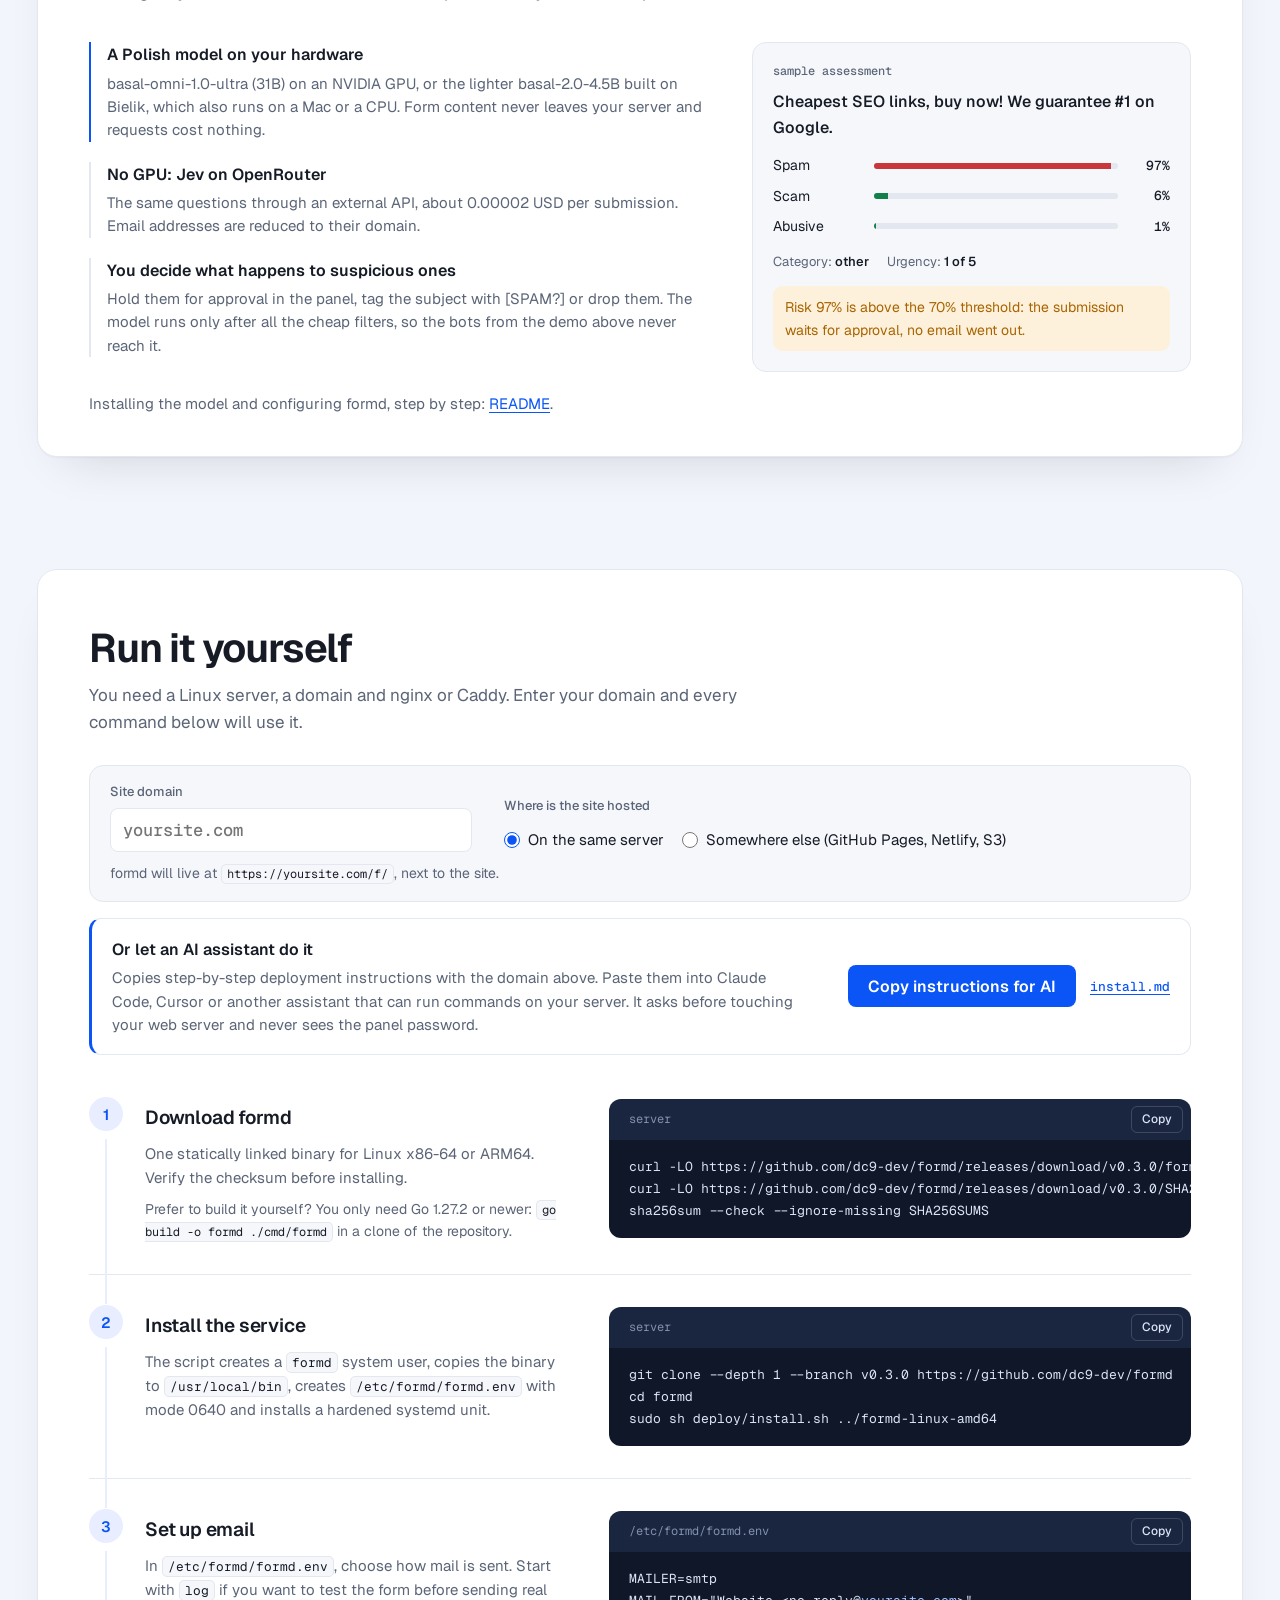
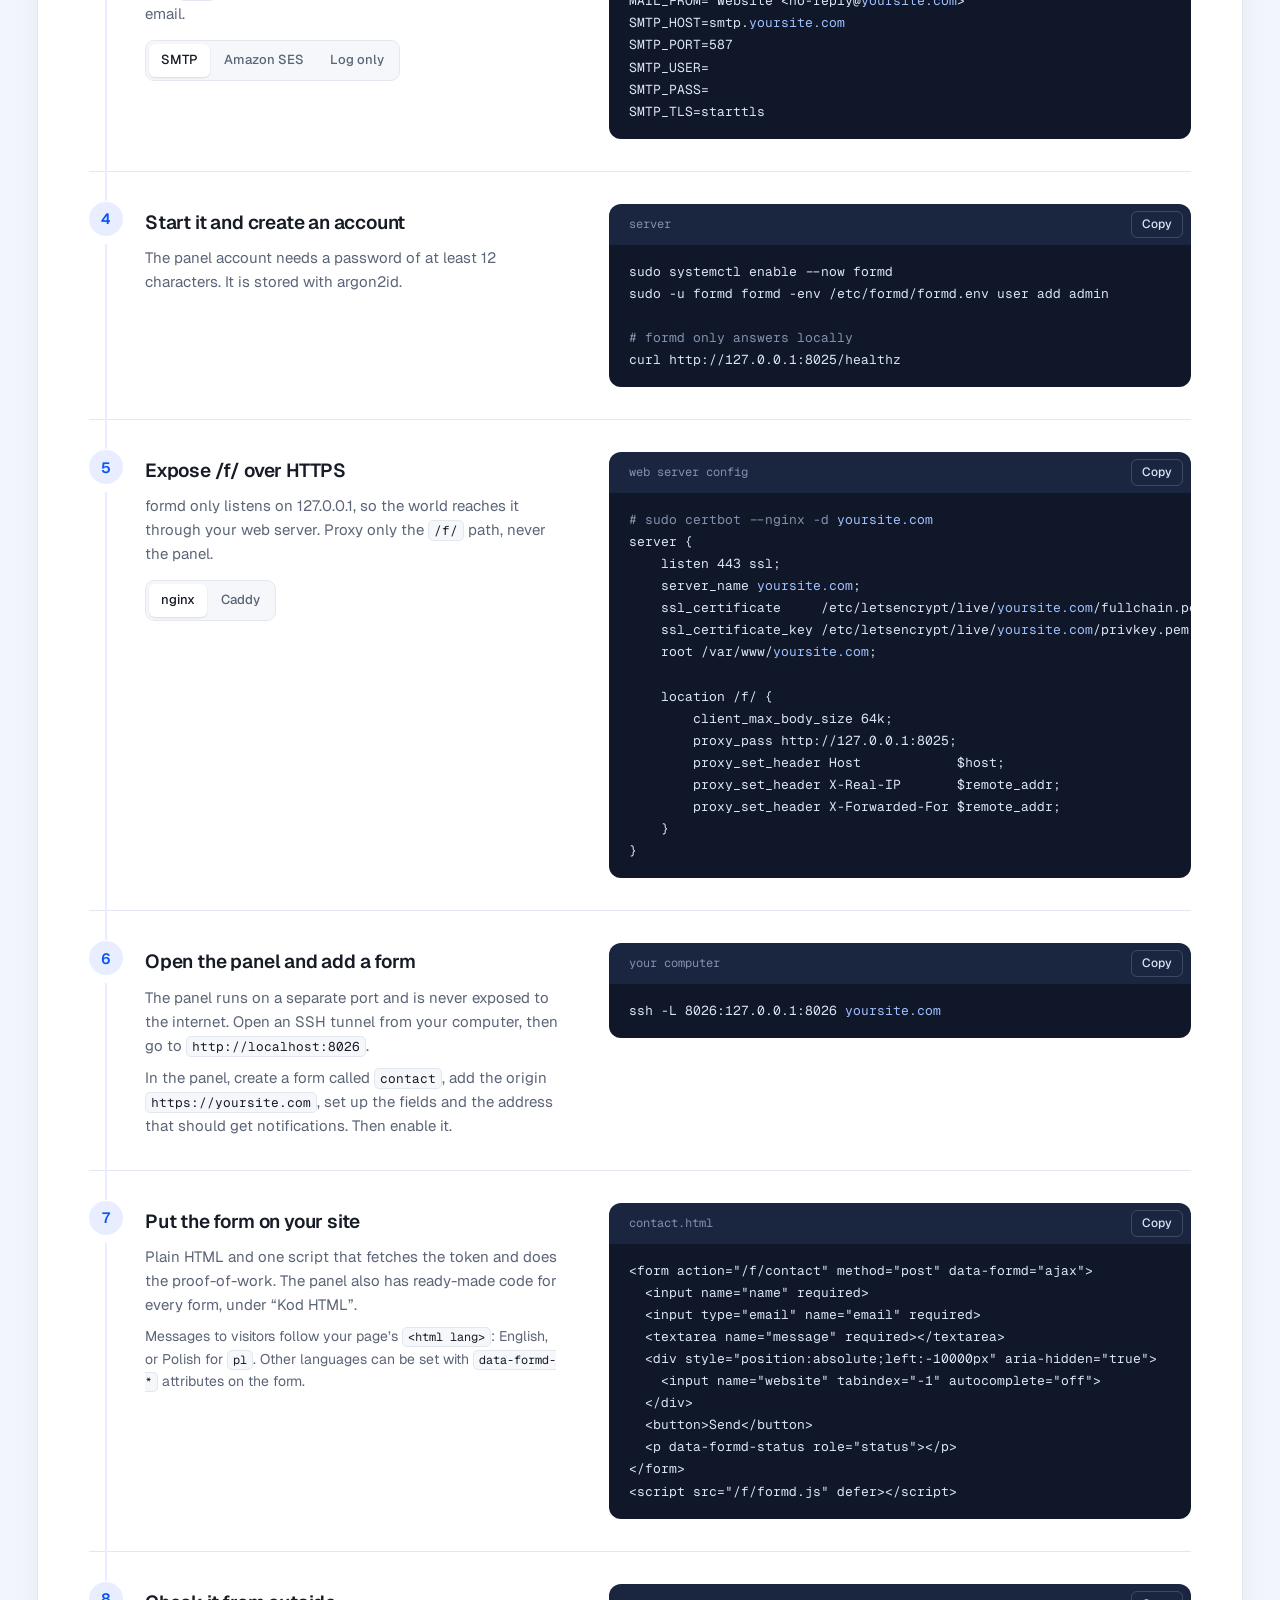
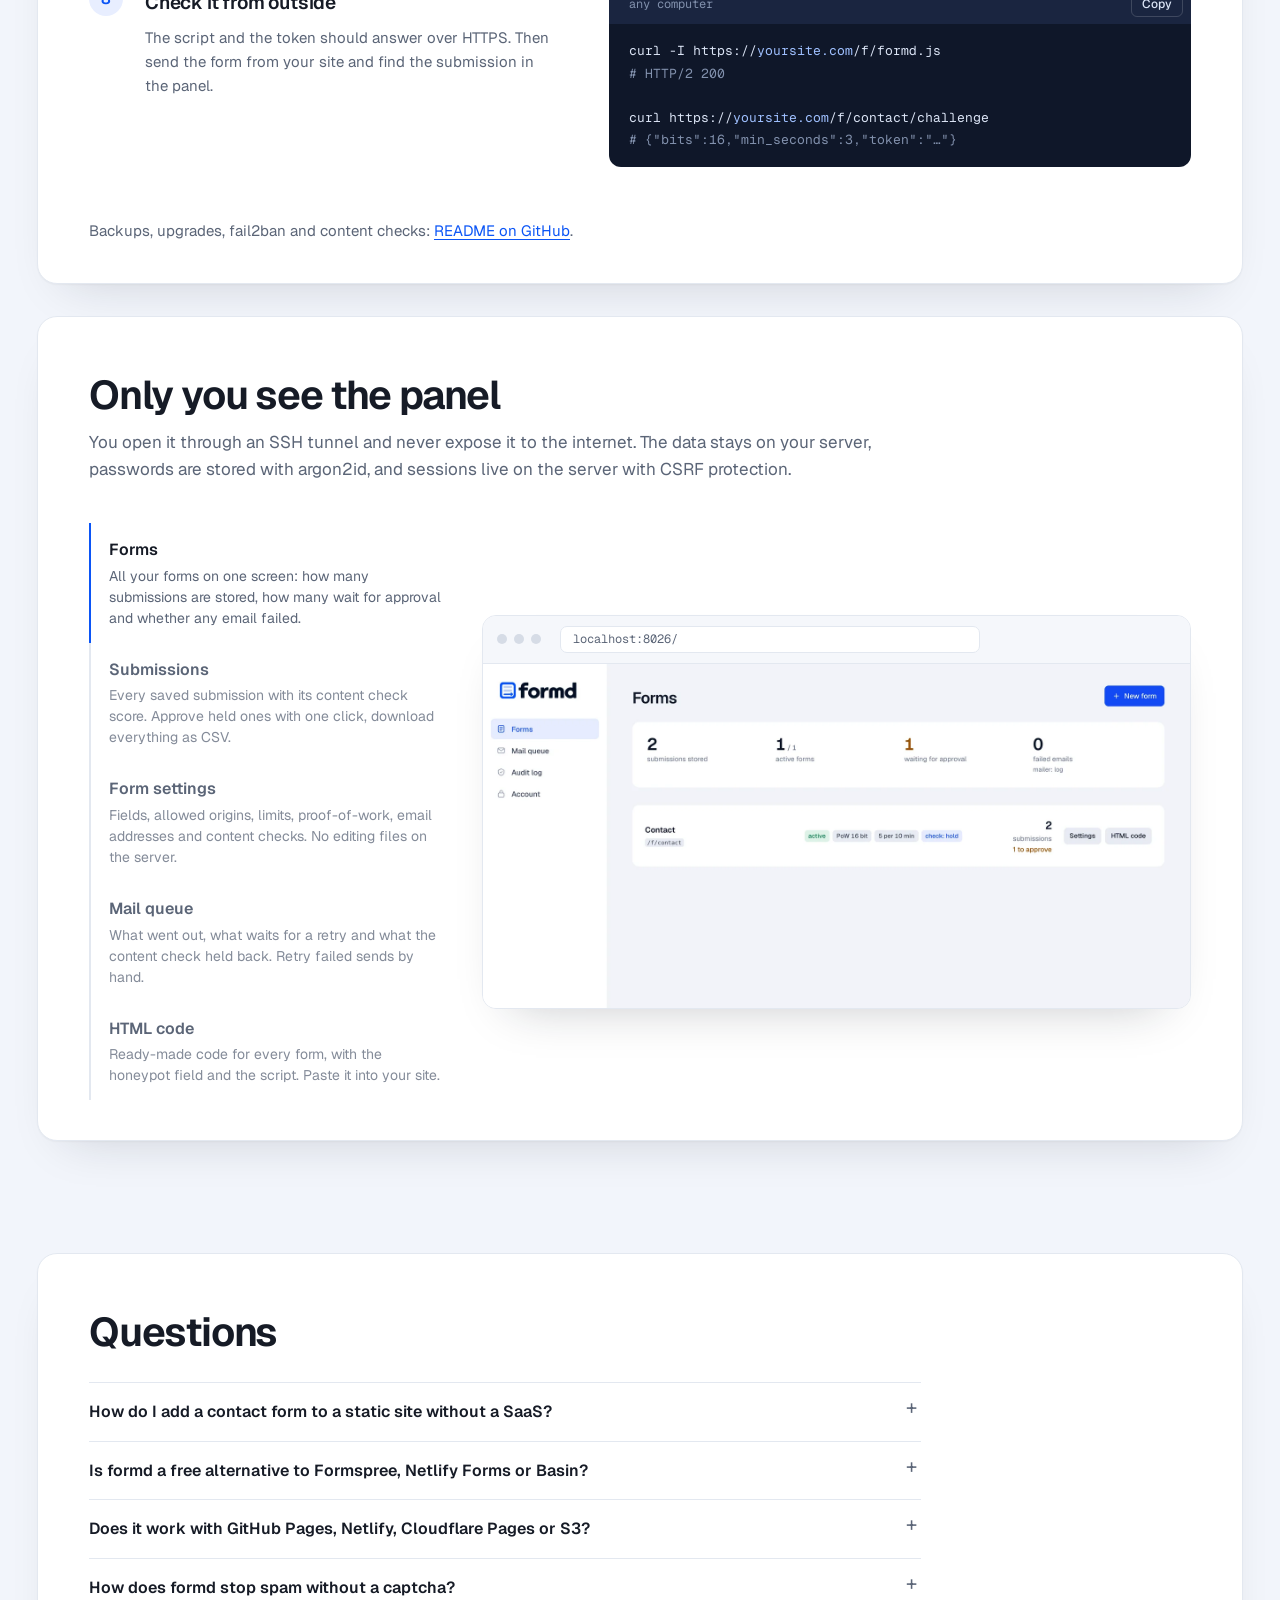
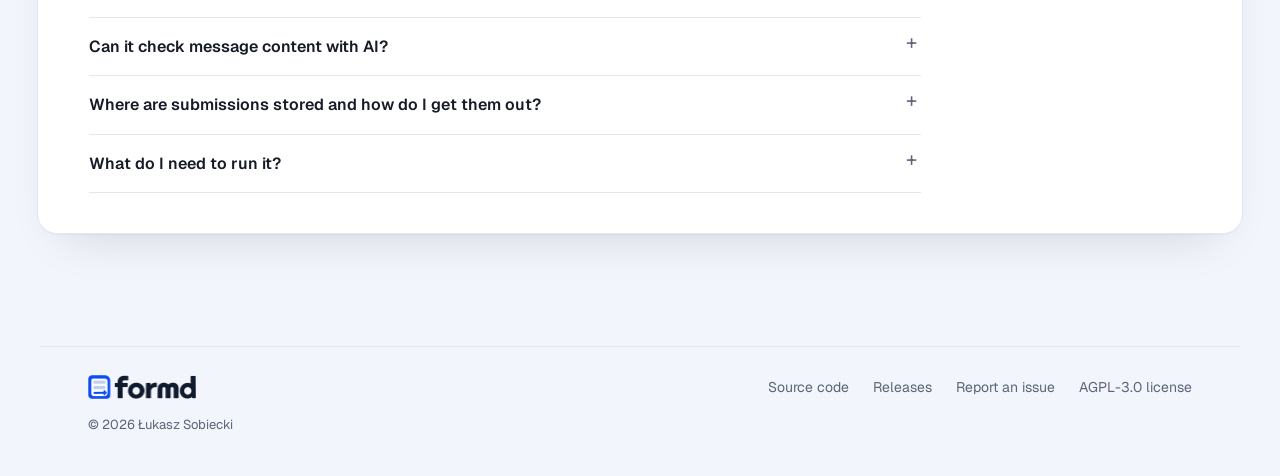
==== commit 6613568c: "Add deployment instructions for AI assistants docs/install.md walks an assistant through a deploymen" ====
--- a/docs/index.html
+++ b/docs/index.html
@@ -282,6 +282,12 @@
     <p class="setup-note" data-variant="other" hidden>formd will run on the subdomain <code>https://<span data-h>forms.yoursite.com</span>/f/</code>. Add a DNS A record for it pointing to this server.</p>
   </form>
 
+  <div class="ai-help">
+    <div class="ai-text"><b>Or let an AI assistant do it</b><span>Copies step-by-step deployment instructions with the domain above. Paste them into Claude Code, Cursor or another assistant that can run commands on your server. It asks before touching your web server and never sees the panel password.</span></div>
+    <div class="ai-actions"><button type="button" class="btn" data-ai-copy data-src="install.md">Copy instructions for AI</button><a href="install.md">install.md</a></div>
+    <p class="ai-status" data-ai-status role="status"></p>
+  </div>
+
   <ol class="guide">
     <li class="g-step">
       <div class="g-text">
--- a/docs/site.css
+++ b/docs/site.css
@@ -298,6 +298,15 @@
 .seg button { border: 0; background: transparent; padding: 6px 12px; border-radius: 6px; font-size: 0.8125rem; font-weight: 500; color: var(--muted); cursor: pointer; }
 .seg button[aria-selected=true] { background: var(--bg); color: var(--ink); box-shadow: 0 1px 2px rgba(22, 27, 38, .12); }
 .more { margin-top: 20px; color: var(--muted); font-size: 0.9375rem; }
+.ai-help { margin-top: 16px; display: grid; grid-template-columns: minmax(0, 1fr) auto; gap: 8px 24px; align-items: center; padding: 18px 20px; border: 1px solid var(--line); border-left: 3px solid var(--blue); border-radius: 12px; background: var(--bg); }
+.ai-text { display: grid; gap: 4px; }
+.ai-text b { font-weight: 600; }
+.ai-text span { color: var(--muted); font-size: 0.9375rem; line-height: 1.55; max-width: 46em; }
+.ai-actions { display: flex; align-items: center; gap: 14px; }
+.ai-actions a { font: 500 0.8125rem var(--mono); }
+.ai-status { grid-column: 1 / -1; min-height: 0; font-size: 0.875rem; color: var(--green); }
+.ai-status:empty { display: none; }
+@media (max-width: 760px) { .ai-help { grid-template-columns: minmax(0, 1fr); } }
 @media (max-width: 900px) {
   .g-step { grid-template-columns: minmax(0, 1fr); padding-left: 48px; }
 }
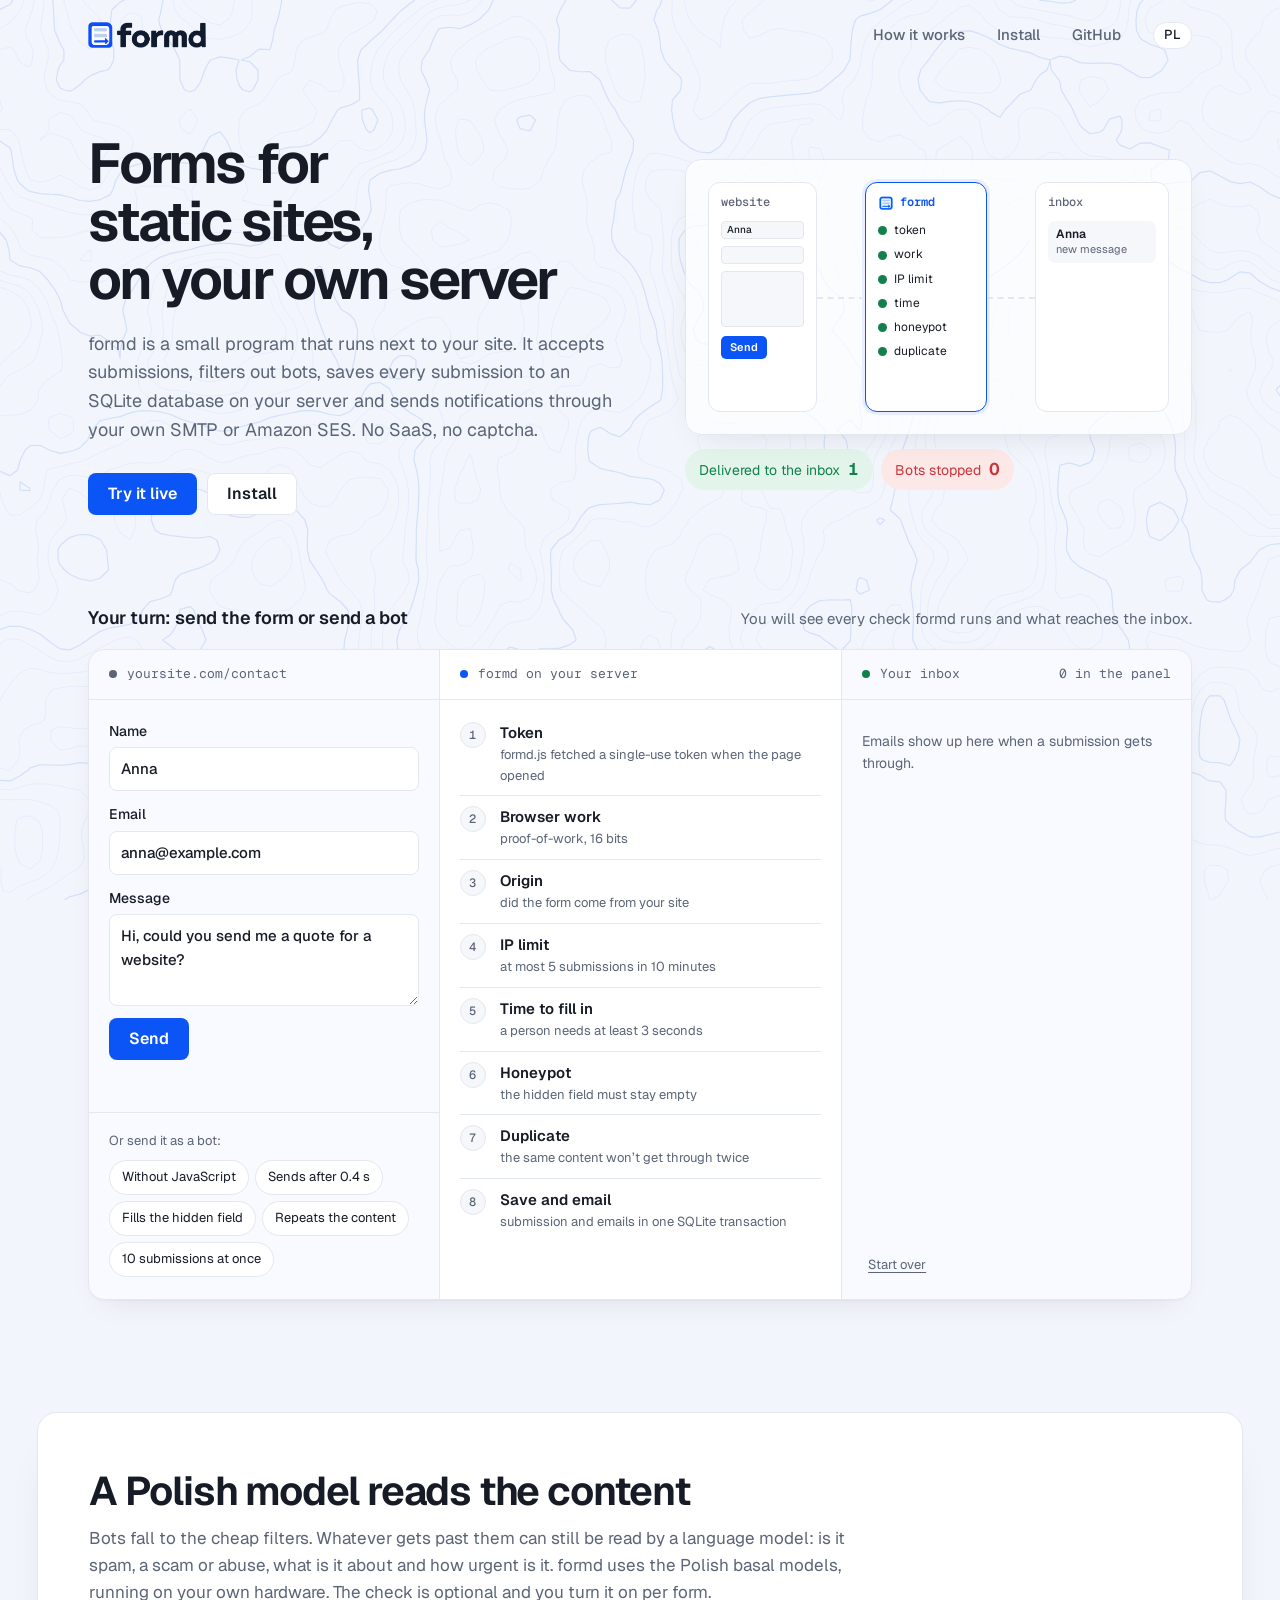
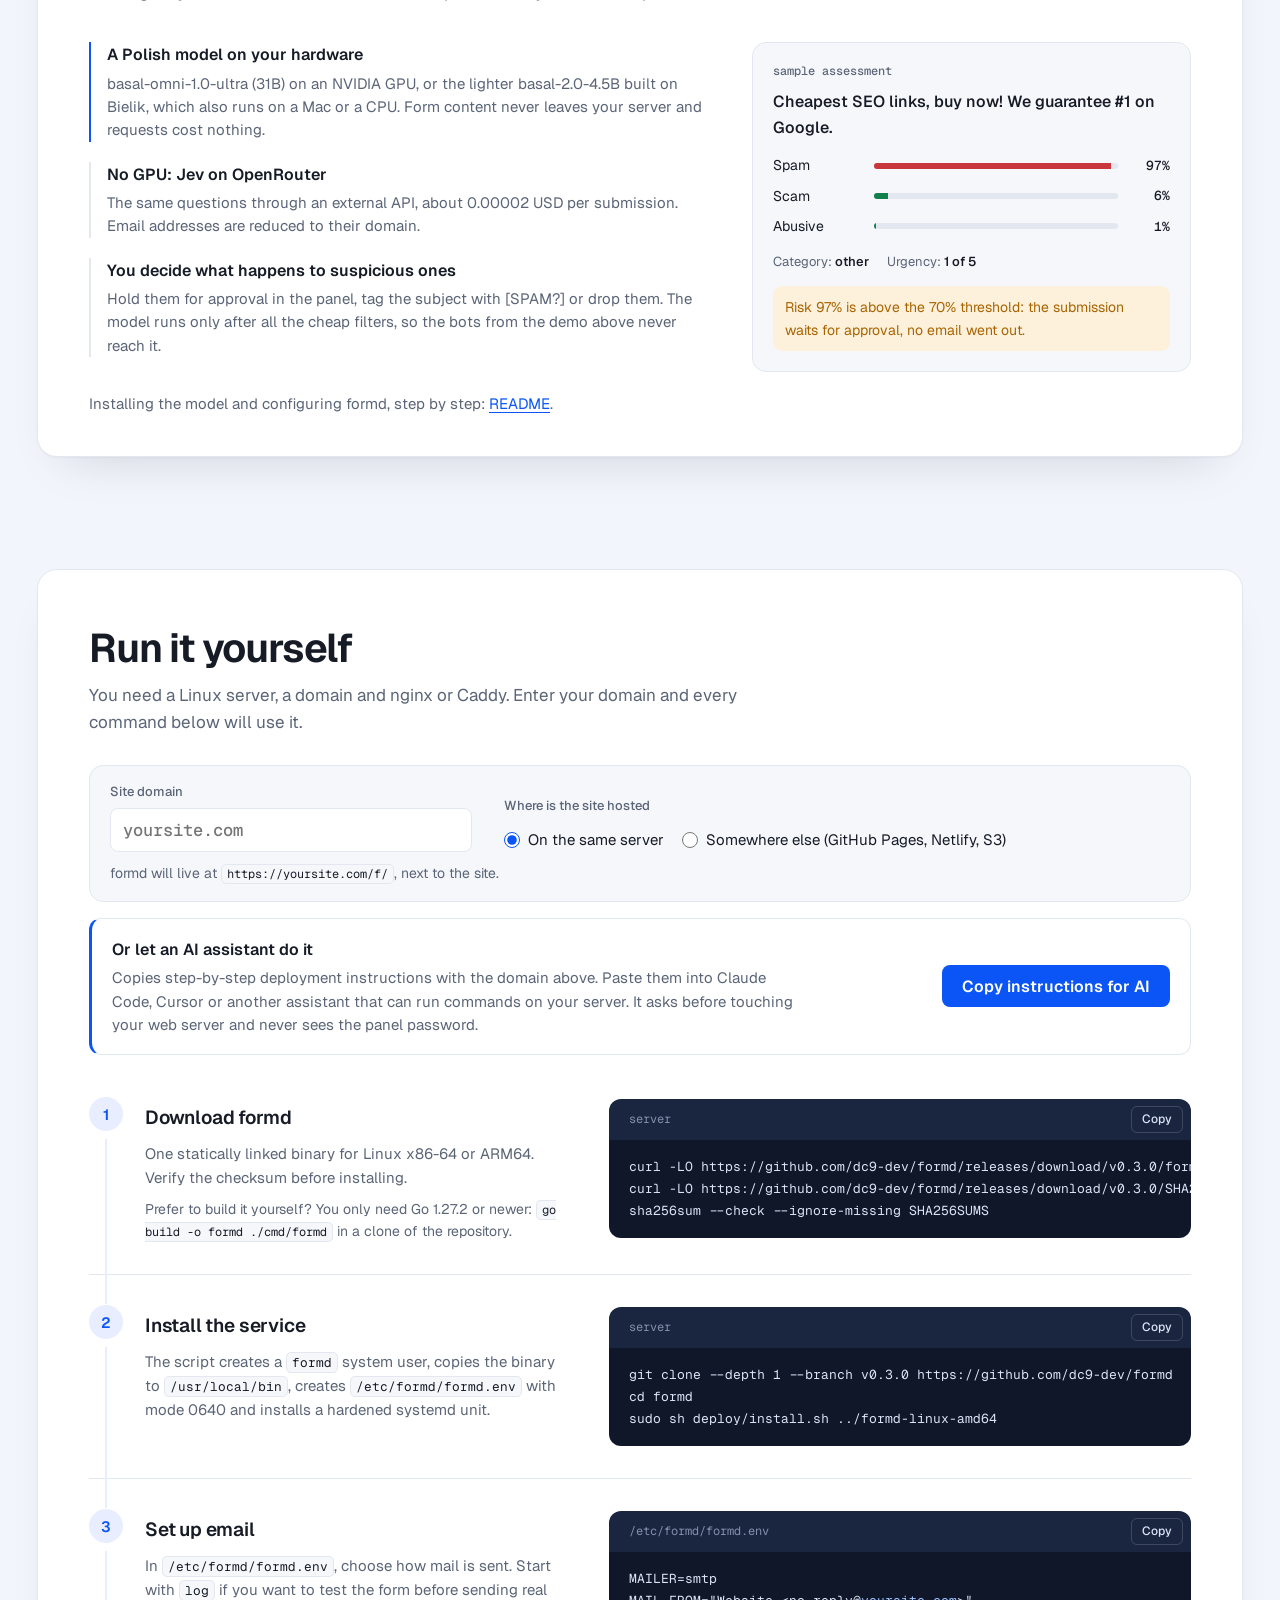
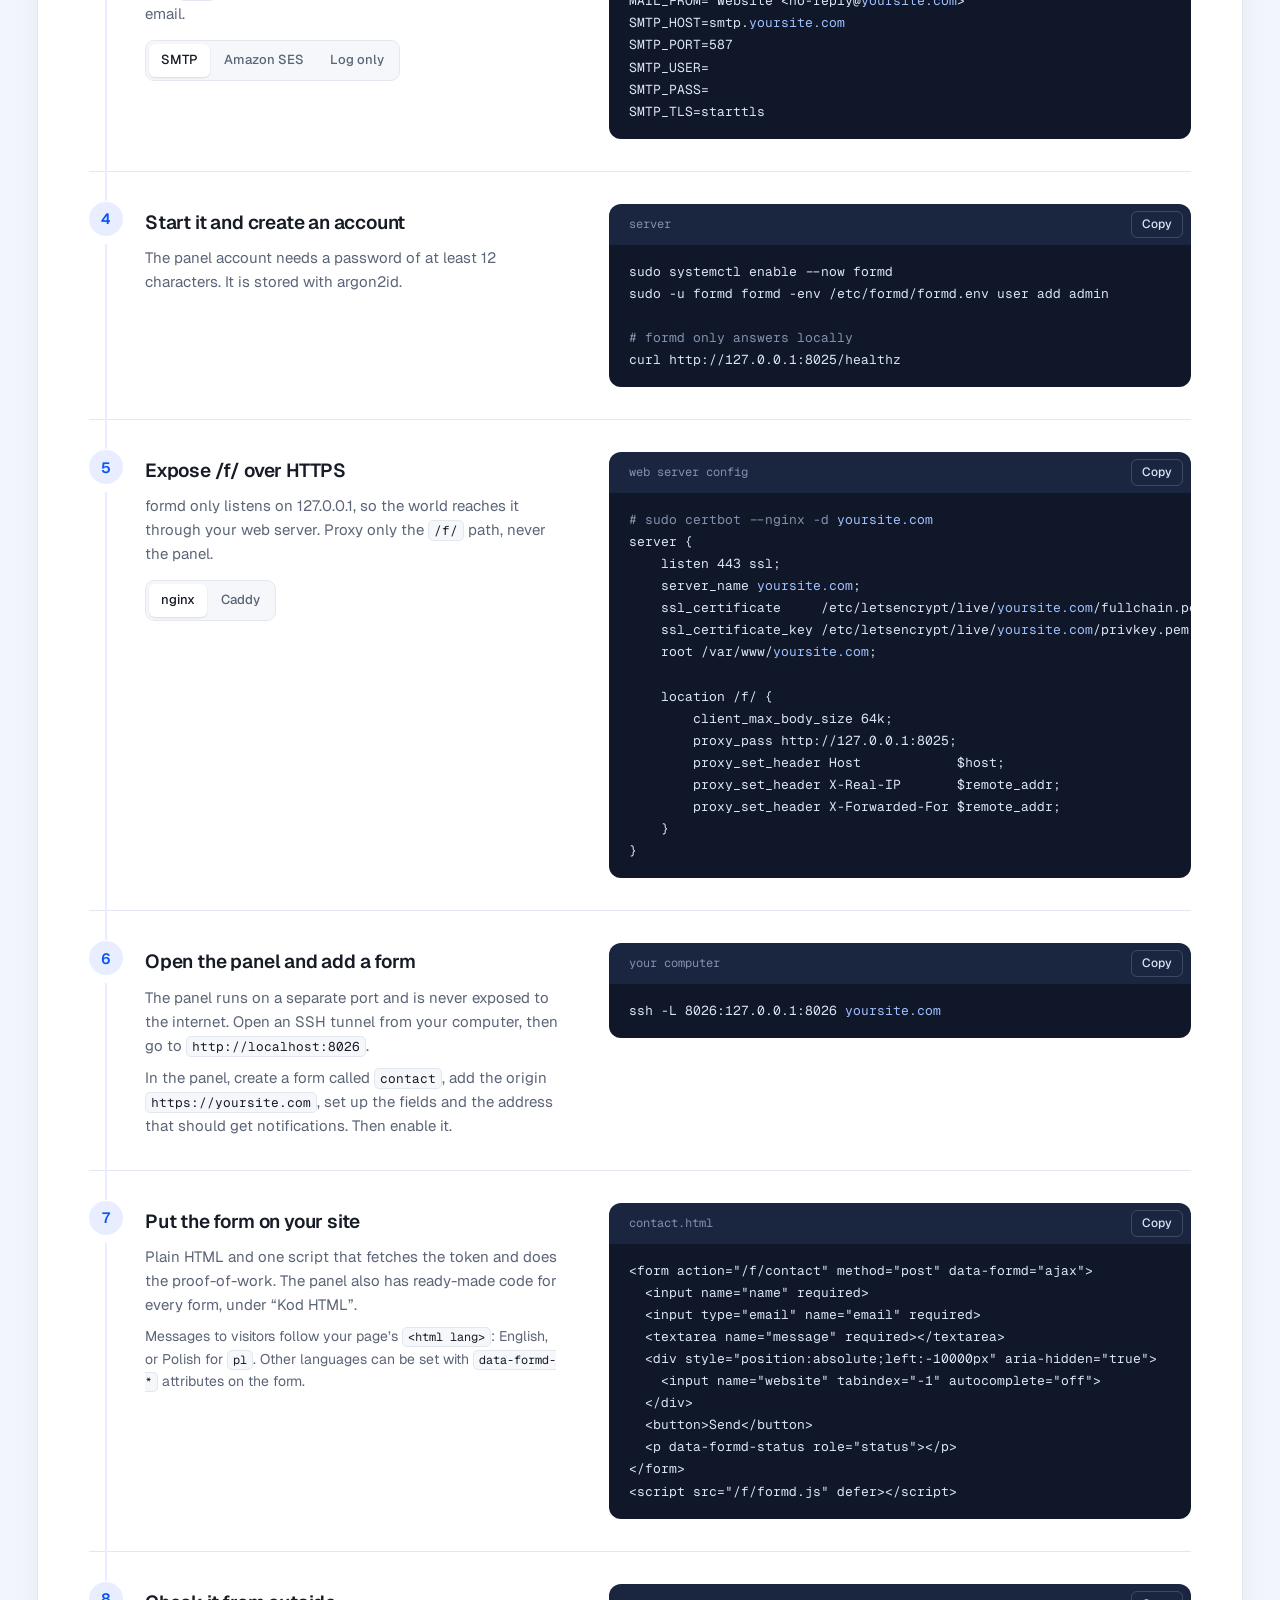
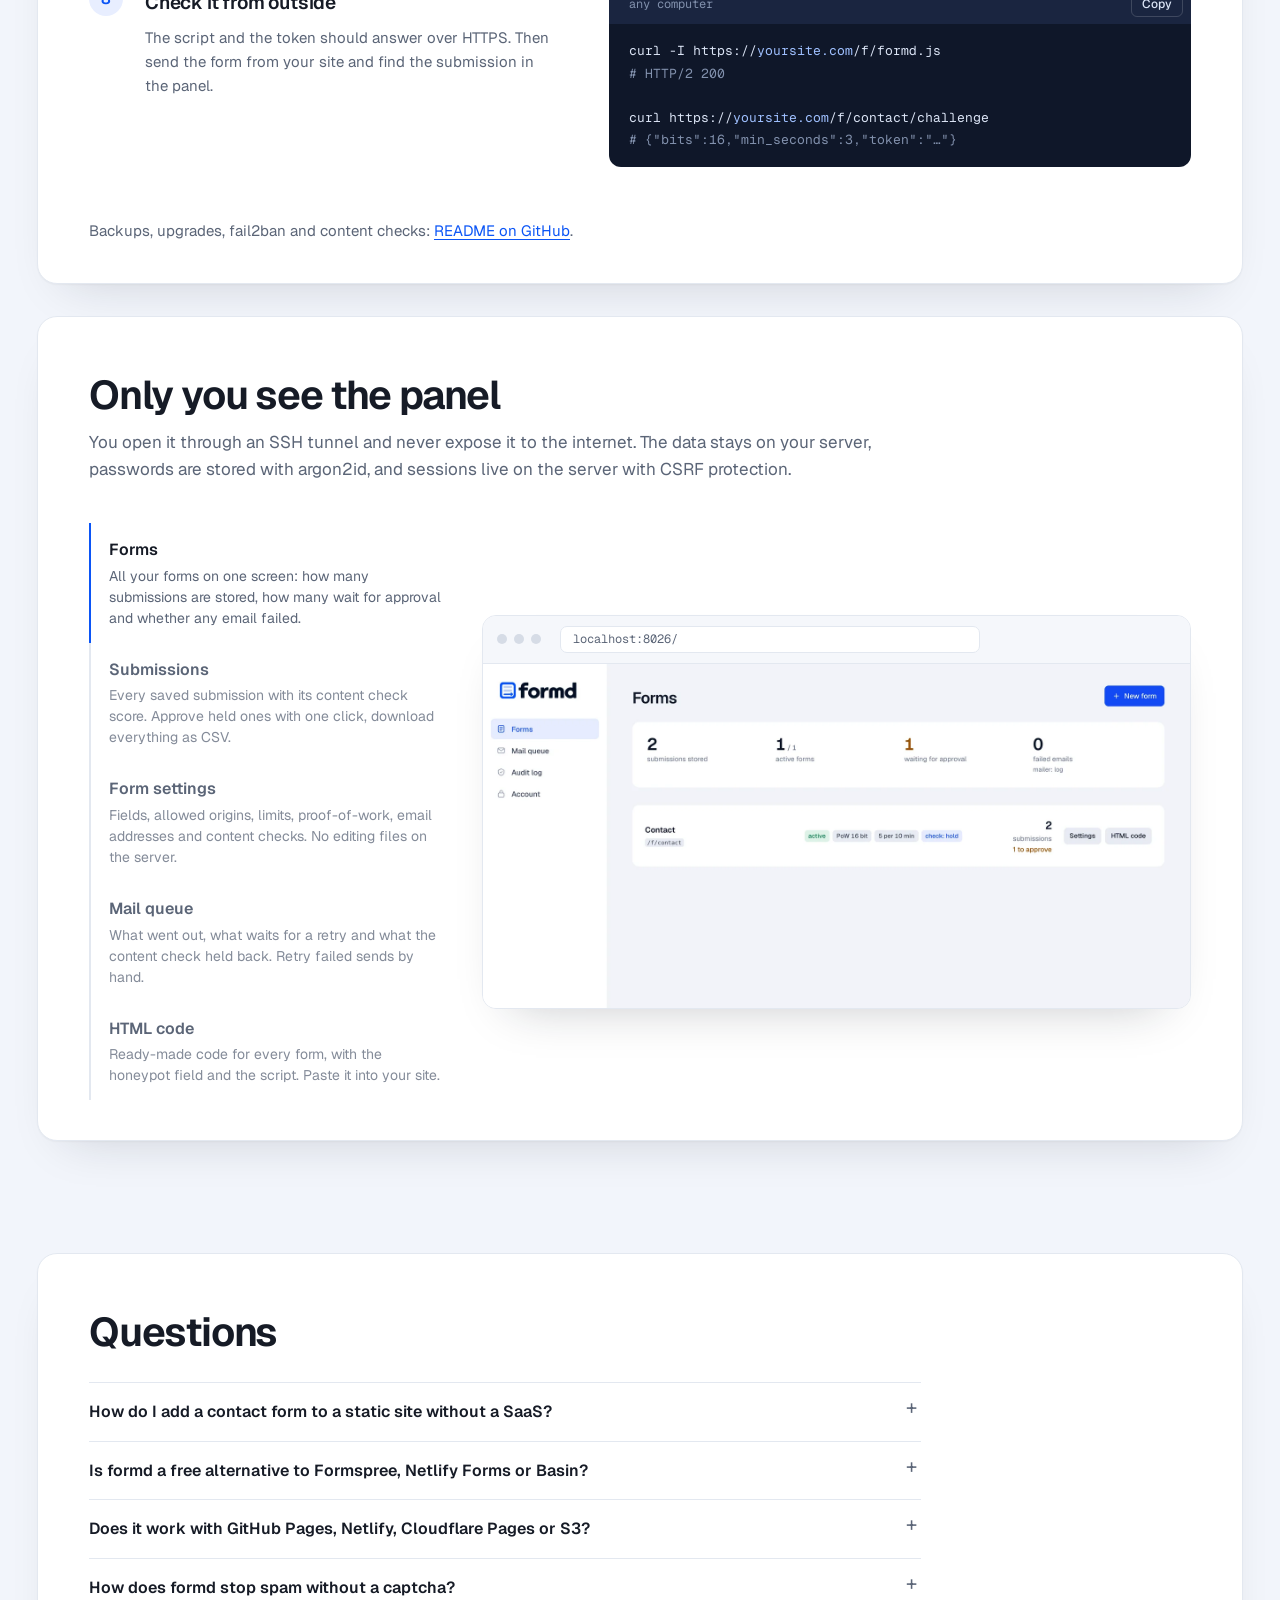
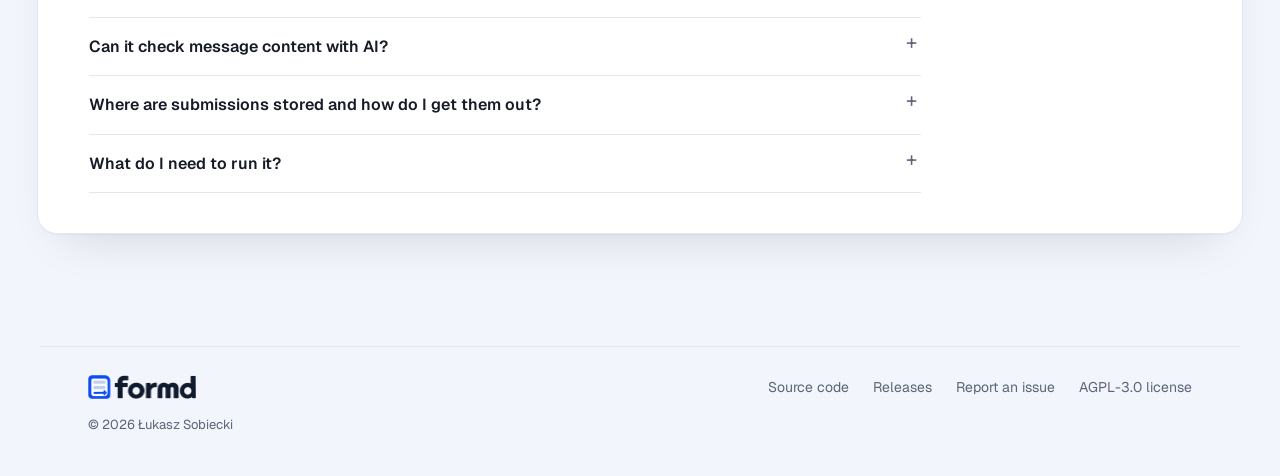
==== commit b5af6b2e: "Drop the visible install.md link next to the AI button Co-Authored-By: Claude Opus 5.5 (1M context) " ====
--- a/docs/index.html
+++ b/docs/index.html
@@ -284,7 +284,7 @@
 
   <div class="ai-help">
     <div class="ai-text"><b>Or let an AI assistant do it</b><span>Copies step-by-step deployment instructions with the domain above. Paste them into Claude Code, Cursor or another assistant that can run commands on your server. It asks before touching your web server and never sees the panel password.</span></div>
-    <div class="ai-actions"><button type="button" class="btn" data-ai-copy data-src="install.md">Copy instructions for AI</button><a href="install.md">install.md</a></div>
+    <div class="ai-actions"><button type="button" class="btn" data-ai-copy data-src="install.md">Copy instructions for AI</button></div>
     <p class="ai-status" data-ai-status role="status"></p>
   </div>
 
--- a/docs/site.css
+++ b/docs/site.css
@@ -303,7 +303,6 @@
 .ai-text b { font-weight: 600; }
 .ai-text span { color: var(--muted); font-size: 0.9375rem; line-height: 1.55; max-width: 46em; }
 .ai-actions { display: flex; align-items: center; gap: 14px; }
-.ai-actions a { font: 500 0.8125rem var(--mono); }
 .ai-status { grid-column: 1 / -1; min-height: 0; font-size: 0.875rem; color: var(--green); }
 .ai-status:empty { display: none; }
 @media (max-width: 760px) { .ai-help { grid-template-columns: minmax(0, 1fr); } }
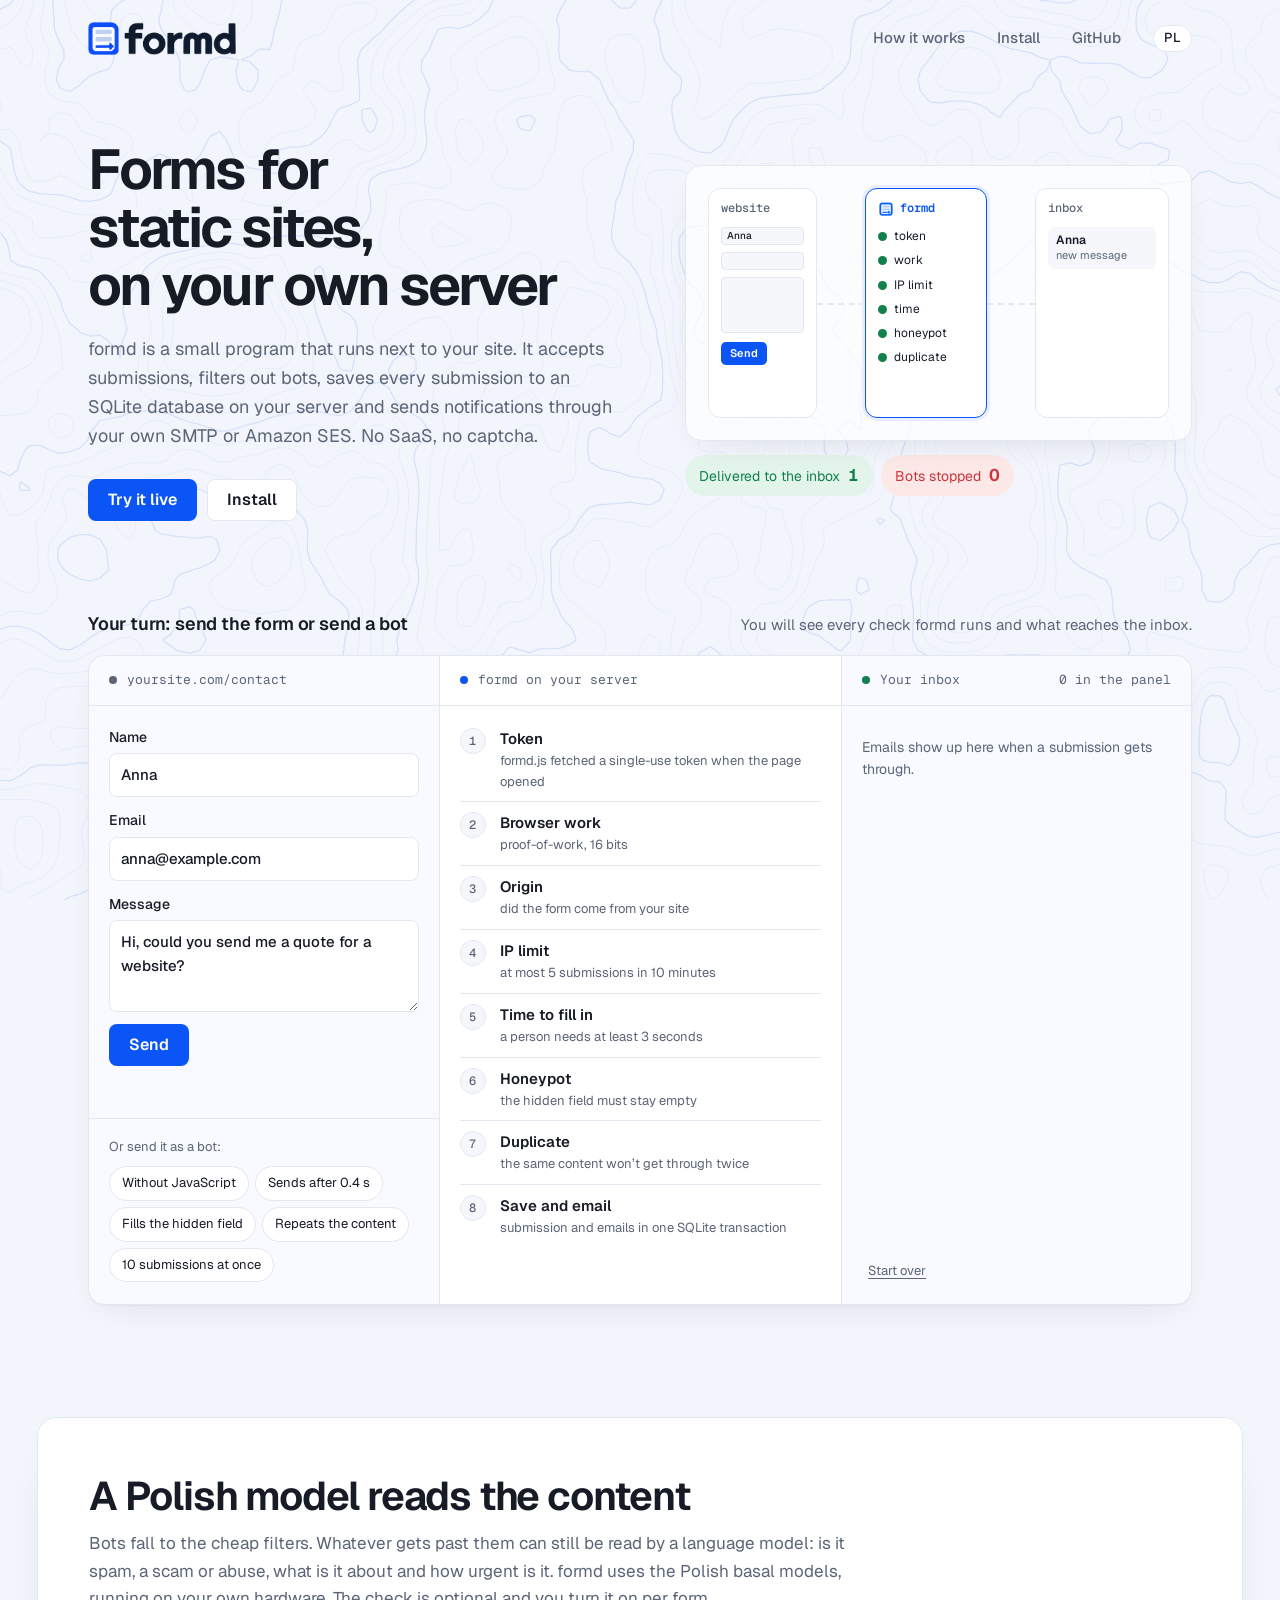
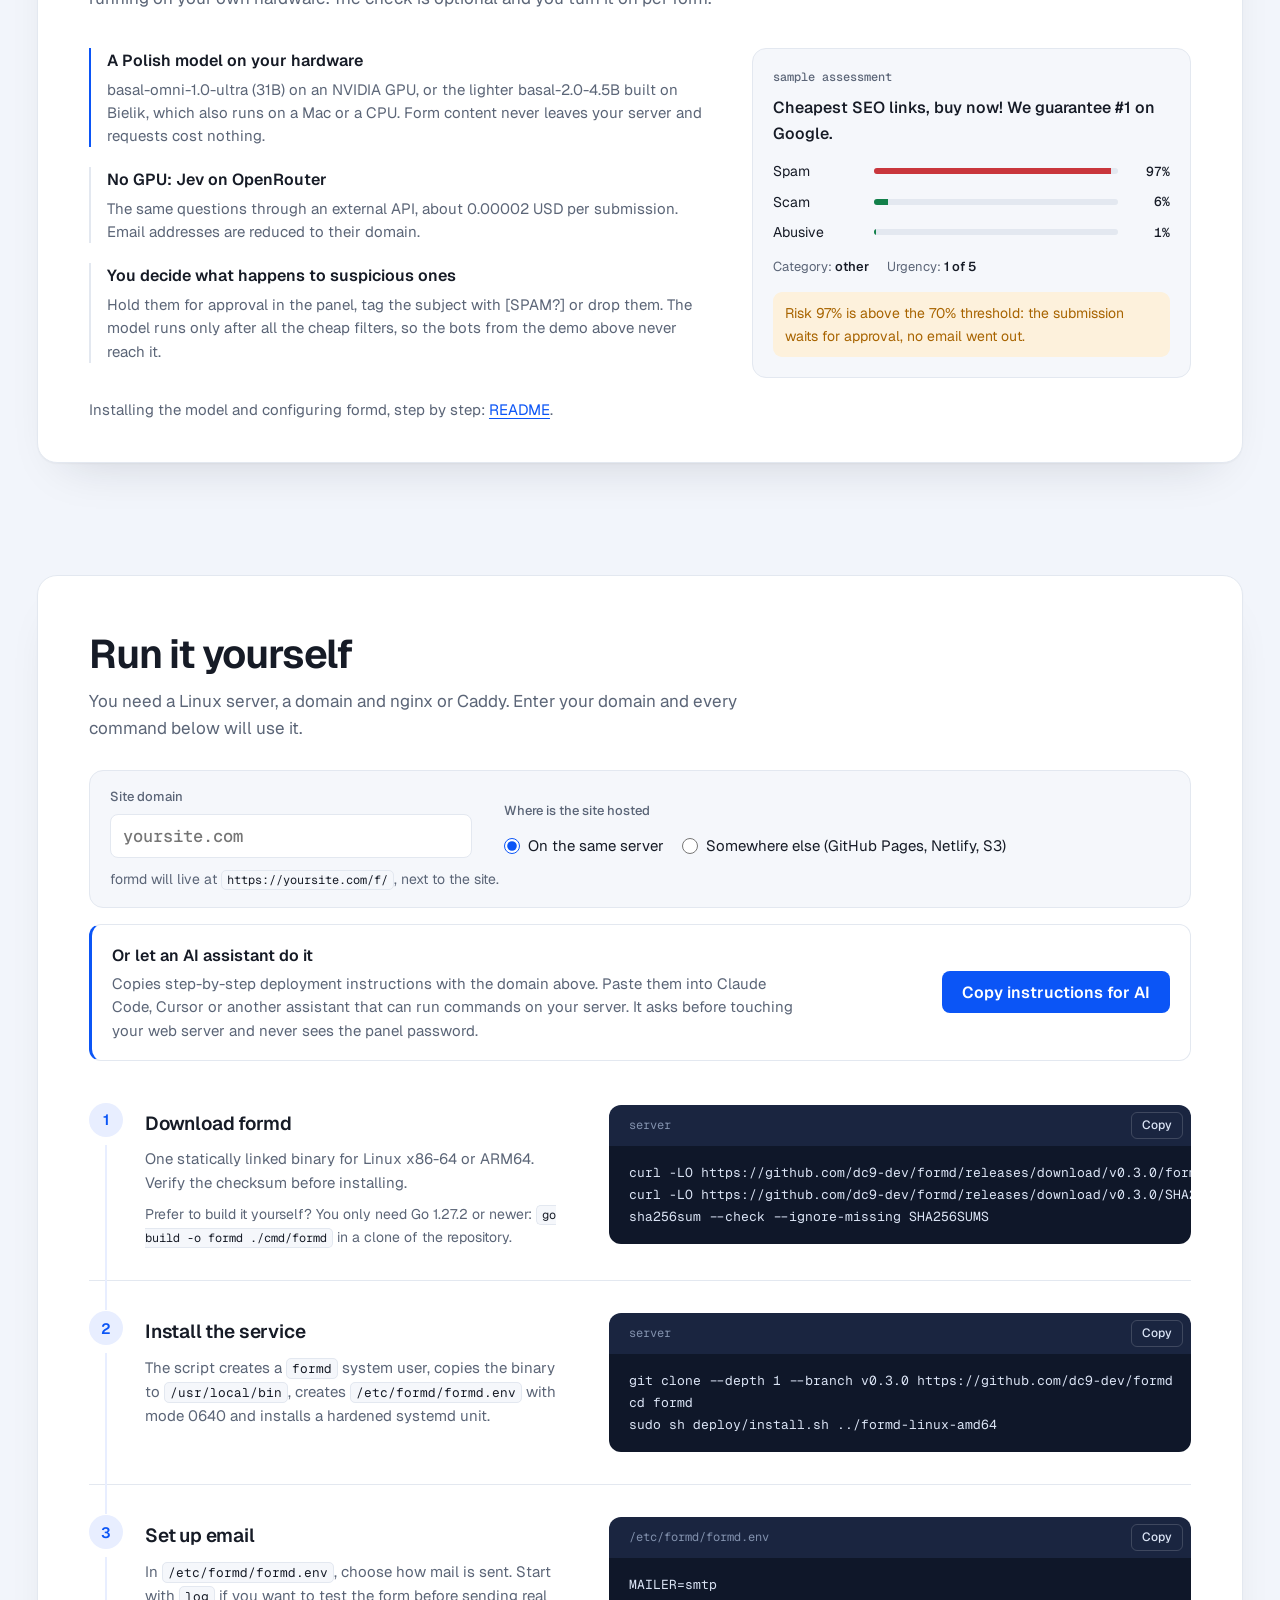
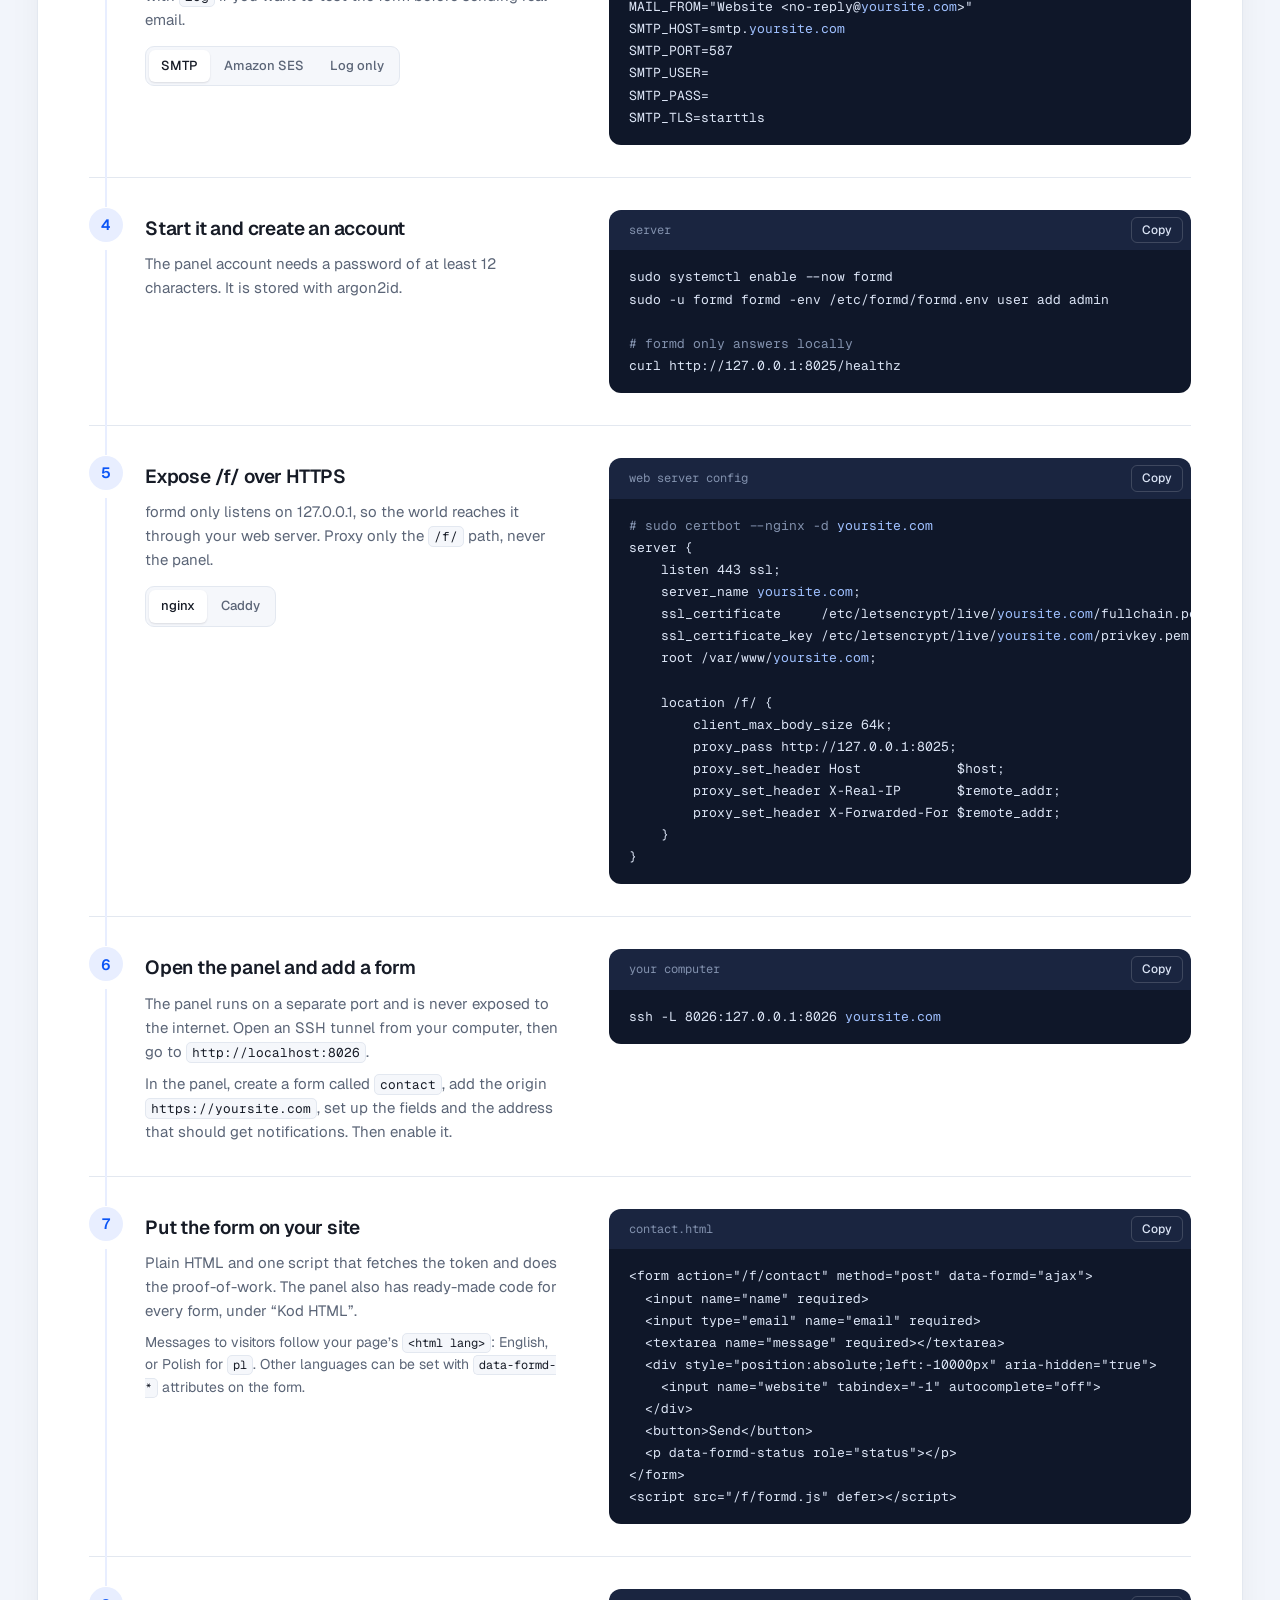
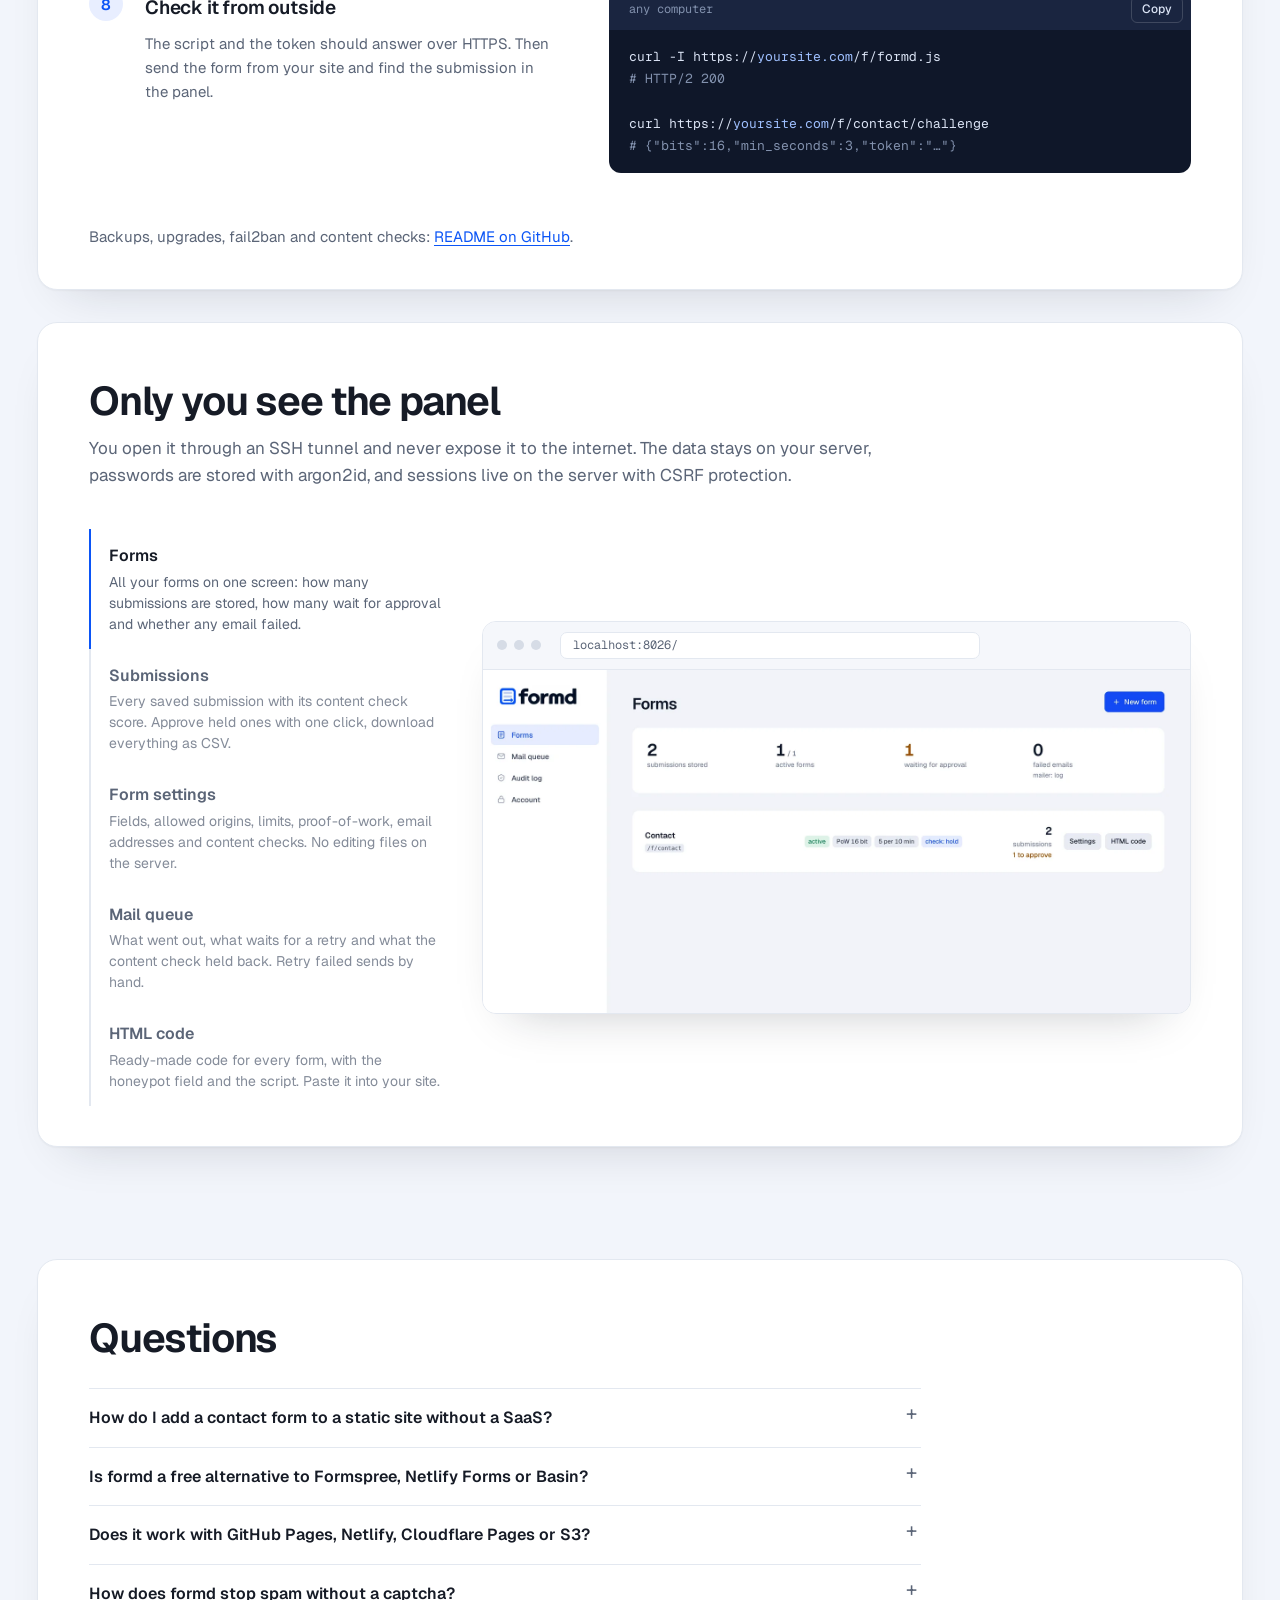
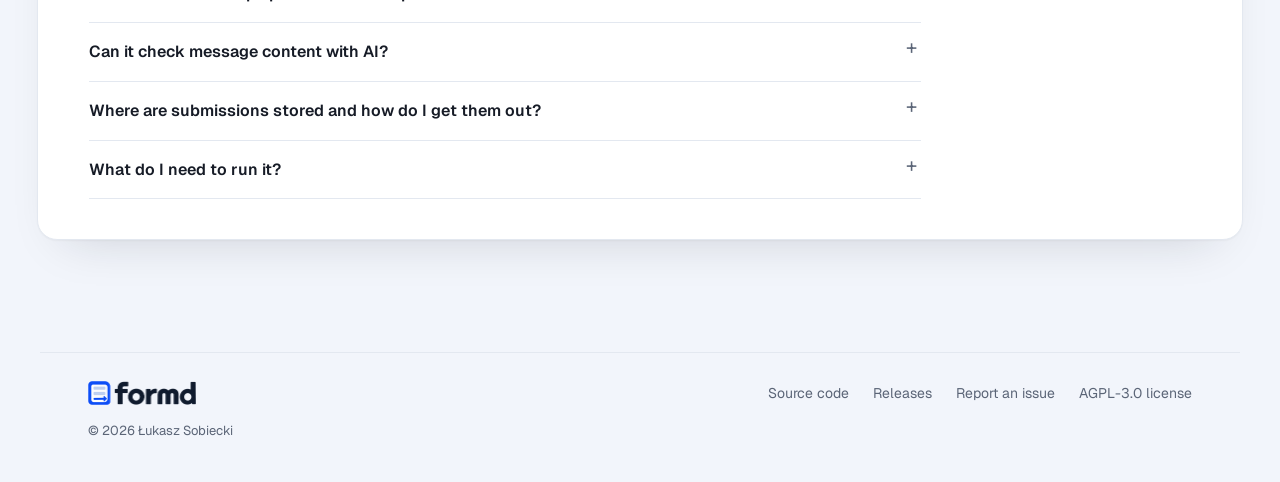
==== commit 605b434d: "Make the header logo a quarter larger Co-Authored-By: Claude Opus 5.5 (1M context) <noreply@anthropi" ====
--- a/docs/index.html
+++ b/docs/index.html
@@ -132,7 +132,7 @@
 <a class="skip" href="#demo">Skip to the demo</a>
 
 <nav class="nav" aria-label="Main">
-  <a class="logo" href="./"><img src="assets/formd-logo-2x.png" alt="formd" width="118" height="26"></a>
+  <a class="logo" href="./"><img src="assets/formd-logo-2x.png" alt="formd" width="148" height="33"></a>
   <div class="nav-links">
     <a href="#demo">How it works</a>
     <a href="#install">Install</a>
